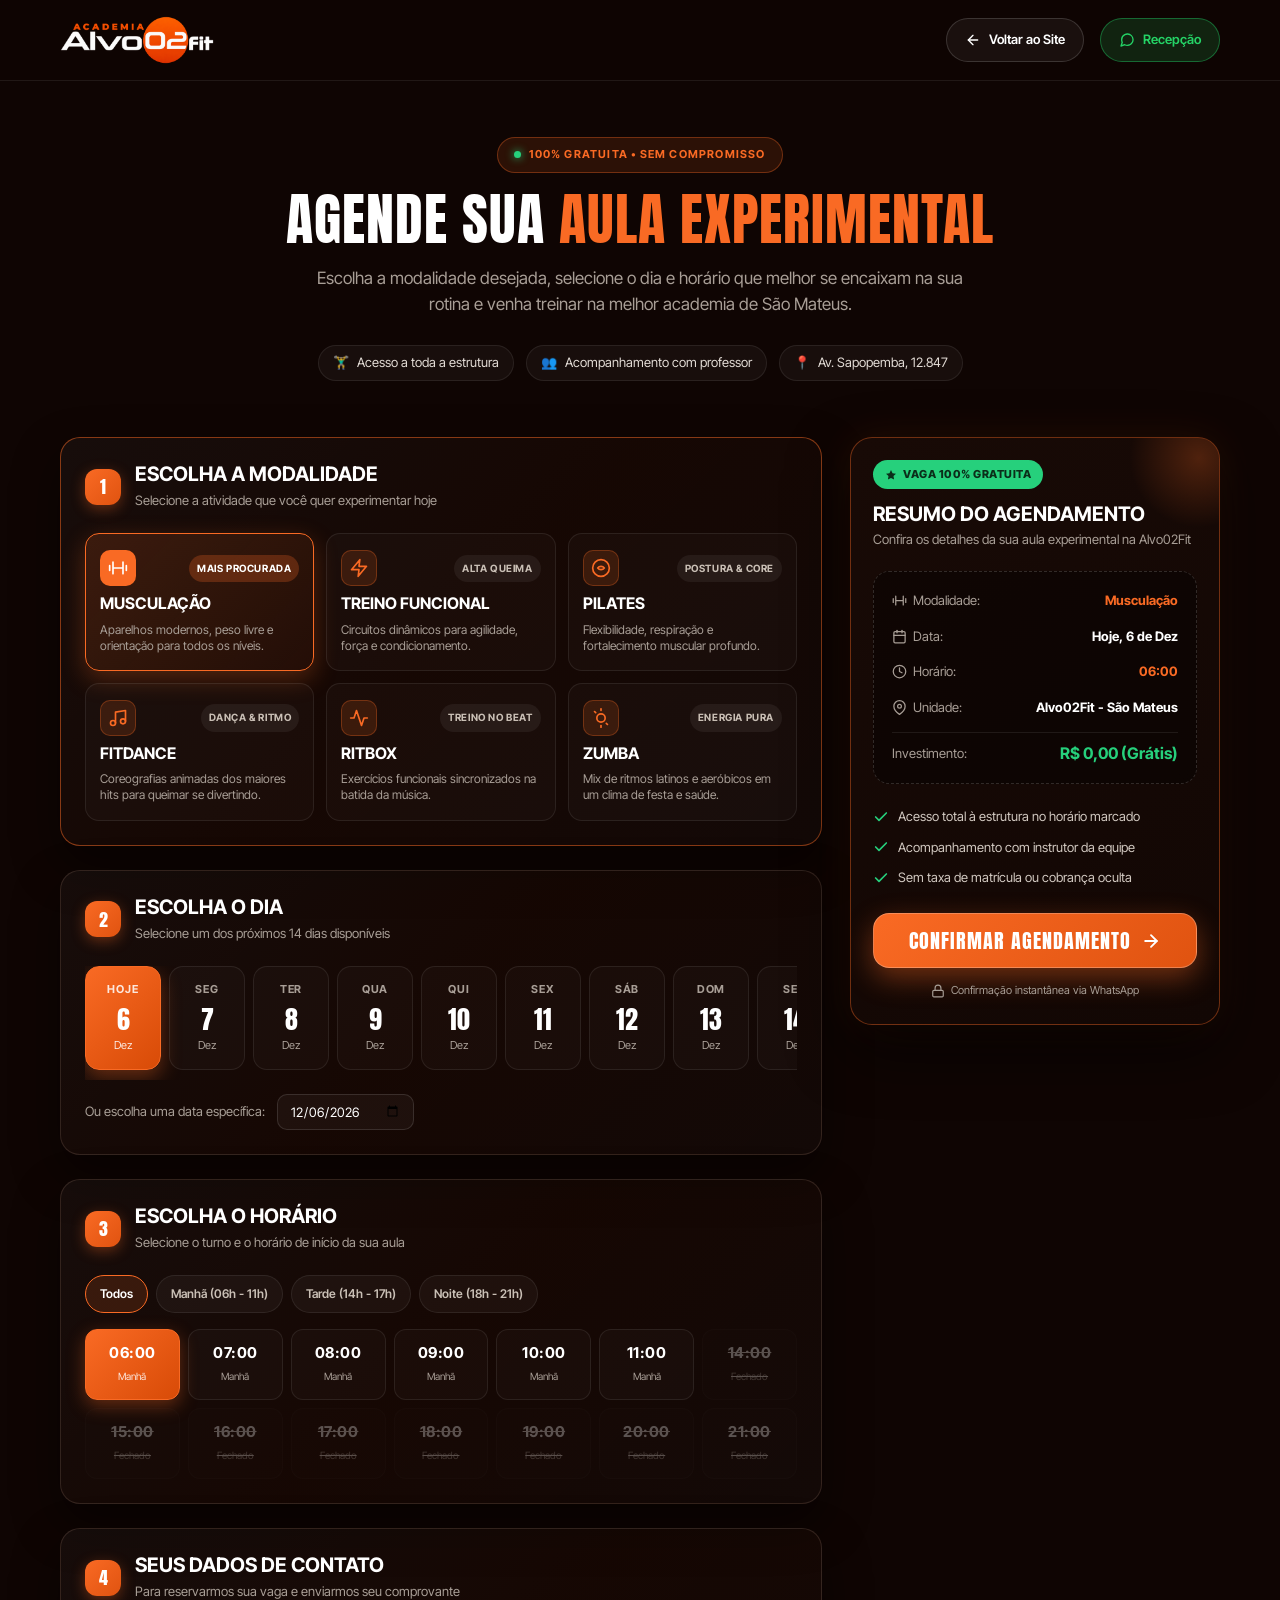
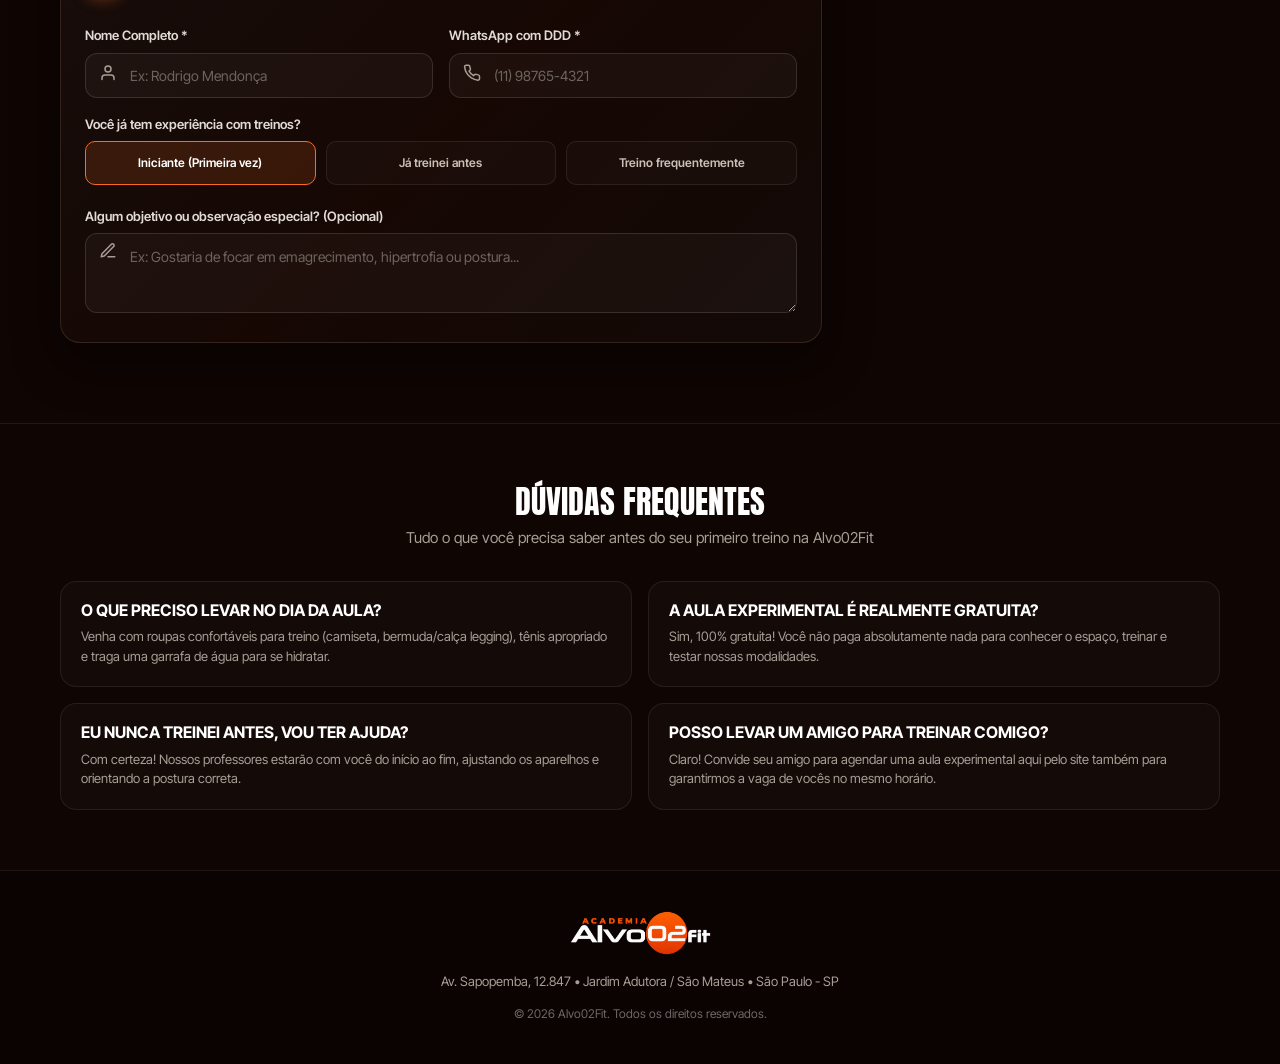
==== agendamento.html @ e714b634 "feat: atualizacao completa do site Alvo02Fit com video no hero, secao Sobre Nos com mancha organica," ====
<!DOCTYPE html>
<html lang="pt-BR">

<head>
  <meta charset="utf-8" />
  <meta name="viewport" content="width=device-width, initial-scale=1" />
  <title>Agendar Aula Experimental Gratuita | Alvo02Fit - Academia em São Mateus</title>
  <meta name="description"
    content="Agende sua aula experimental 100% gratuita na Alvo02Fit. Escolha a modalidade, dia e horário ideal para o seu treino em São Mateus, SP." />
  <link rel="preconnect" href="https://fonts.googleapis.com" />
  <link rel="preconnect" href="https://fonts.gstatic.com" crossorigin />
  <link href="./css/style.css" rel="stylesheet" type="text/css" />
  <script src="./js/webfont.js" type="text/javascript"></script>
  <script type="text/javascript">
    WebFont.load({ google: { families: ["Anton:300,400,500,600,700", "Inter Tight:300,400,500,600,700", "Onest:300,400,500,600,700"] } });
  </script>
  <link rel="shortcut icon" href="./images/alvo02fit-logo.png" type="image/x-icon" />

  <style>
    :root {
      --primary: #f96a24;
      --primary-hover: #ff4d00;
      --primary-glow: rgba(249, 106, 36, 0.35);
      --bg-dark: #0f0503;
      --card-bg: rgba(255, 255, 255, 0.035);
      --card-border: rgba(110, 83, 72, 0.35);
      --card-border-active: #f96a24;
      --text-muted: #a89e96;
      --text-light: #f5f0eb;
    }

    body {
      background-color: var(--bg-dark);
      color: var(--text-light);
      font-family: var(--_font-family---secondary-color, 'Inter Tight', sans-serif);
      margin: 0;
      padding: 0;
      overflow-x: hidden;
    }

    /* Container equilibrado para que toda a pagina caiba na tela sem zoom */
    .container {
      max-width: 1200px;
      width: 100%;
      margin-left: auto;
      margin-right: auto;
      padding-left: 20px;
      padding-right: 20px;
      box-sizing: border-box;
    }

    /* Navbar específica de agendamento */
    .schedule-nav {
      position: sticky;
      top: 0;
      z-index: 1000;
      background: rgba(15, 5, 3, 0.92);
      backdrop-filter: blur(12px);
      -webkit-backdrop-filter: blur(12px);
      border-bottom: 1px solid rgba(255, 255, 255, 0.08);
      padding: 16px 0;
    }

    .schedule-nav-inner {
      display: flex;
      justify-content: space-between;
      align-items: center;
    }

    .schedule-logo-link {
      display: inline-flex;
      align-items: center;
      gap: 12px;
      text-decoration: none;
    }

    .schedule-logo-img {
      height: 48px;
      width: auto;
      object-fit: contain;
    }

    .schedule-nav-actions {
      display: flex;
      align-items: center;
      gap: 16px;
    }

    .back-home-btn {
      display: inline-flex;
      align-items: center;
      gap: 8px;
      padding: 10px 18px;
      border-radius: 100px;
      background: rgba(255, 255, 255, 0.05);
      border: 1px solid rgba(255, 255, 255, 0.15);
      color: #ffffff;
      font-size: 13px;
      font-weight: 600;
      text-decoration: none;
      transition: all 0.3s ease;
    }

    .back-home-btn:hover {
      background: rgba(255, 255, 255, 0.12);
      border-color: rgba(255, 255, 255, 0.3);
      transform: translateY(-2px);
    }

    /* Header Hero */
    .schedule-hero {
      padding: 56px 0 32px 0;
      text-align: center;
      position: relative;
    }

    .schedule-badge {
      display: inline-flex;
      align-items: center;
      gap: 8px;
      padding: 6px 16px;
      border-radius: 100px;
      background: rgba(249, 106, 36, 0.12);
      border: 1px solid rgba(249, 106, 36, 0.35);
      color: var(--primary);
      font-size: 11px;
      font-weight: 700;
      letter-spacing: 1.2px;
      text-transform: uppercase;
      margin-bottom: 16px;
    }

    .schedule-badge-dot {
      width: 7px;
      height: 7px;
      border-radius: 50%;
      background: #26d07c;
      box-shadow: 0 0 8px #26d07c;
    }

    .schedule-title {
      font-family: Anton, sans-serif;
      font-size: clamp(28px, 4.8vw, 56px);
      line-height: 1.1;
      text-transform: uppercase;
      letter-spacing: 1px;
      color: #ffffff;
      margin: 0 auto 16px auto;
      max-width: 840px;
      word-break: break-word;
    }

    .schedule-title span {
      color: var(--primary);
    }

    .schedule-desc {
      font-size: clamp(15px, 2vw, 17px);
      line-height: 1.5;
      color: var(--text-muted);
      max-width: 680px;
      margin: 0 auto 28px auto;
    }

    .schedule-trust-pills {
      display: flex;
      justify-content: center;
      flex-wrap: wrap;
      gap: 12px;
      margin-bottom: 24px;
    }

    .trust-pill {
      display: inline-flex;
      align-items: center;
      gap: 8px;
      padding: 6px 14px;
      border-radius: 100px;
      background: rgba(255, 255, 255, 0.04);
      border: 1px solid rgba(255, 255, 255, 0.08);
      font-size: 13px;
      color: #e2dbd5;
    }

    /* Grid do Agendador */
    .schedule-main-layout {
      display: grid;
      grid-template-columns: minmax(0, 1fr) 370px;
      gap: 28px;
      align-items: start;
      margin-bottom: 80px;
      min-width: 0;
    }

    .schedule-steps-wrapper {
      display: flex;
      flex-direction: column;
      gap: 24px;
      min-width: 0;
    }

    /* Card de Passo */
    .step-card {
      background: linear-gradient(135deg, rgba(255, 255, 255, 0.035) 0%, rgba(249, 106, 36, 0.03) 50%, rgba(255, 255, 255, 0.02) 100%);
      border: 1px solid var(--card-border);
      border-radius: 20px;
      padding: 24px;
      box-shadow: 0 20px 48px rgba(0, 0, 0, 0.45);
      transition: border-color 0.3s ease;
      min-width: 0;
      box-sizing: border-box;
    }

    .step-card.active {
      border-color: rgba(249, 106, 36, 0.5);
    }

    .step-header {
      display: flex;
      align-items: center;
      gap: 14px;
      margin-bottom: 22px;
    }

    .step-number {
      width: 36px;
      height: 36px;
      border-radius: 12px;
      background: linear-gradient(135deg, #f96a24, #e05310);
      color: #ffffff;
      font-family: Anton, sans-serif;
      font-size: 18px;
      display: flex;
      align-items: center;
      justify-content: center;
      box-shadow: 0 4px 14px rgba(249, 106, 36, 0.35);
      flex-shrink: 0;
    }

    .step-title-wrap h3 {
      font-size: 20px;
      font-weight: 700;
      color: #ffffff;
      margin: 0;
      line-height: 1.2;
    }

    .step-title-wrap p {
      font-size: 13px;
      color: var(--text-muted);
      margin: 4px 0 0 0;
    }

    /* Passo 1: Cards de Modalidades */
    .modalities-grid {
      display: grid;
      grid-template-columns: repeat(3, minmax(0, 1fr));
      gap: 12px;
      min-width: 0;
    }

    .modality-option {
      background: rgba(255, 255, 255, 0.025);
      border: 1px solid rgba(255, 255, 255, 0.08);
      border-radius: 14px;
      padding: 16px 14px;
      cursor: pointer;
      transition: all 0.28s cubic-bezier(0.34, 1.56, 0.64, 1);
      display: flex;
      flex-direction: column;
      gap: 8px;
      position: relative;
      user-select: none;
      min-width: 0;
      box-sizing: border-box;
    }

    .modality-option:hover {
      background: rgba(255, 255, 255, 0.05);
      border-color: rgba(249, 106, 36, 0.4);
      transform: translateY(-3px);
    }

    .modality-option.selected {
      background: linear-gradient(135deg, rgba(249, 106, 36, 0.16) 0%, rgba(249, 106, 36, 0.06) 100%);
      border-color: #f96a24;
      box-shadow: 0 8px 24px rgba(249, 106, 36, 0.28);
    }

    .modality-top-row {
      display: flex;
      justify-content: space-between;
      align-items: center;
    }

    .modality-icon-pill {
      width: 36px;
      height: 36px;
      border-radius: 10px;
      background: rgba(249, 106, 36, 0.15);
      border: 1px solid rgba(249, 106, 36, 0.3);
      color: var(--primary);
      display: flex;
      align-items: center;
      justify-content: center;
    }

    .modality-option.selected .modality-icon-pill {
      background: var(--primary);
      color: #ffffff;
    }

    .modality-badge {
      font-size: 10px;
      font-weight: 700;
      text-transform: uppercase;
      letter-spacing: 0.6px;
      padding: 3px 8px;
      border-radius: 100px;
      background: rgba(255, 255, 255, 0.06);
      color: #c9bfb5;
    }

    .modality-option.selected .modality-badge {
      background: rgba(249, 106, 36, 0.25);
      color: #ffffff;
    }

    .modality-name {
      font-size: 16px;
      font-weight: 700;
      color: #ffffff;
      margin: 0;
      line-height: 1.2;
    }

    .modality-desc {
      font-size: 12px;
      color: var(--text-muted);
      margin: 0;
      line-height: 1.35;
    }

    /* Passo 2: Seletor de Dias */
    .dates-slider-wrapper {
      display: flex;
      gap: 8px;
      overflow-x: auto;
      padding-bottom: 10px;
      scrollbar-width: thin;
      scrollbar-color: var(--primary) transparent;
      min-width: 0;
    }

    .dates-slider-wrapper::-webkit-scrollbar {
      height: 6px;
    }

    .dates-slider-wrapper::-webkit-scrollbar-thumb {
      background: rgba(249, 106, 36, 0.5);
      border-radius: 6px;
    }

    .date-card-btn {
      flex: 0 0 76px;
      background: rgba(255, 255, 255, 0.025);
      border: 1px solid rgba(255, 255, 255, 0.08);
      border-radius: 14px;
      padding: 12px 6px;
      text-align: center;
      cursor: pointer;
      transition: all 0.25s ease;
      user-select: none;
      box-sizing: border-box;
    }

    .date-card-btn:hover {
      background: rgba(255, 255, 255, 0.06);
      border-color: rgba(249, 106, 36, 0.35);
      transform: translateY(-2px);
    }

    .date-card-btn.selected {
      background: linear-gradient(135deg, #f96a24, #d84b07);
      border-color: #f96a24;
      color: #ffffff;
      box-shadow: 0 8px 20px rgba(249, 106, 36, 0.35);
    }

    .date-weekday {
      font-size: 11px;
      font-weight: 700;
      text-transform: uppercase;
      letter-spacing: 0.8px;
      color: var(--text-muted);
      margin-bottom: 4px;
    }

    .date-card-btn.selected .date-weekday {
      color: rgba(255, 255, 255, 0.85);
    }

    .date-day-number {
      font-family: Anton, sans-serif;
      font-size: 26px;
      line-height: 1.1;
      color: #ffffff;
      margin-bottom: 2px;
    }

    .date-month {
      font-size: 11px;
      color: var(--text-muted);
      text-transform: capitalize;
    }

    .date-card-btn.selected .date-month {
      color: rgba(255, 255, 255, 0.85);
    }

    .date-custom-row {
      margin-top: 14px;
      display: flex;
      align-items: center;
      gap: 12px;
      font-size: 13px;
      color: var(--text-muted);
    }

    .date-custom-input {
      background: rgba(255, 255, 255, 0.04);
      border: 1px solid rgba(255, 255, 255, 0.12);
      border-radius: 10px;
      padding: 8px 12px;
      color: #ffffff;
      font-family: inherit;
      font-size: 13px;
      outline: none;
      cursor: pointer;
    }

    .date-custom-input:focus {
      border-color: var(--primary);
    }

    /* Passo 3: Horários */
    .time-periods-bar {
      display: flex;
      gap: 8px;
      margin-bottom: 16px;
      flex-wrap: wrap;
    }

    .period-tab-btn {
      padding: 7px 14px;
      border-radius: 100px;
      background: rgba(255, 255, 255, 0.04);
      border: 1px solid rgba(255, 255, 255, 0.08);
      color: #c9bfb5;
      font-size: 12px;
      font-weight: 600;
      cursor: pointer;
      transition: all 0.2s ease;
    }

    .period-tab-btn.active,
    .period-tab-btn:hover {
      background: rgba(249, 106, 36, 0.15);
      border-color: var(--primary);
      color: #ffffff;
    }

    .times-grid {
      display: grid;
      grid-template-columns: repeat(auto-fill, minmax(90px, 1fr));
      gap: 8px;
      min-width: 0;
    }

    .time-pill-btn {
      background: rgba(255, 255, 255, 0.025);
      border: 1px solid rgba(255, 255, 255, 0.08);
      border-radius: 12px;
      padding: 12px 10px;
      text-align: center;
      cursor: pointer;
      transition: all 0.22s ease;
      user-select: none;
    }

    .time-pill-btn:hover:not(.disabled) {
      background: rgba(255, 255, 255, 0.07);
      border-color: rgba(249, 106, 36, 0.4);
      transform: translateY(-2px);
    }

    .time-pill-btn.selected {
      background: linear-gradient(135deg, #f96a24, #d84b07);
      border-color: #f96a24;
      color: #ffffff;
      box-shadow: 0 6px 18px rgba(249, 106, 36, 0.35);
    }

    .time-pill-btn.disabled {
      opacity: 0.3;
      cursor: not-allowed;
      border-color: rgba(255, 255, 255, 0.04);
      text-decoration: line-through;
    }

    .time-val {
      font-size: 15px;
      font-weight: 700;
      letter-spacing: 0.5px;
      color: #ffffff;
    }

    .time-tag {
      font-size: 10px;
      color: var(--text-muted);
      margin-top: 2px;
    }

    .time-pill-btn.selected .time-tag {
      color: rgba(255, 255, 255, 0.85);
    }

    /* Passo 4: Dados Pessoais */
    .form-fields-grid {
      display: grid;
      grid-template-columns: 1fr 1fr;
      gap: 16px;
    }

    .form-field-full {
      grid-column: 1 / -1;
    }

    .form-label {
      display: block;
      font-size: 13px;
      font-weight: 600;
      color: #e2dbd5;
      margin-bottom: 6px;
    }

    .form-input-wrap {
      position: relative;
    }

    .form-input-icon {
      position: absolute;
      left: 14px;
      top: 50%;
      transform: translateY(-50%);
      color: var(--text-muted);
      pointer-events: none;
    }

    .form-input {
      width: 100%;
      background: rgba(255, 255, 255, 0.035);
      border: 1px solid rgba(255, 255, 255, 0.12);
      border-radius: 12px;
      padding: 13px 14px 13px 44px;
      color: #ffffff;
      font-family: inherit;
      font-size: 14px;
      outline: none;
      box-sizing: border-box;
      transition: border-color 0.25s ease, background 0.25s ease;
    }

    .form-input:focus {
      background: rgba(255, 255, 255, 0.06);
      border-color: var(--primary);
      box-shadow: 0 0 0 3px rgba(249, 106, 36, 0.15);
    }

    .form-input::placeholder {
      color: #6e645e;
    }

    .experience-radio-group {
      display: grid;
      grid-template-columns: repeat(3, 1fr);
      gap: 10px;
      margin-top: 6px;
    }

    .exp-radio-label {
      background: rgba(255, 255, 255, 0.025);
      border: 1px solid rgba(255, 255, 255, 0.08);
      border-radius: 10px;
      padding: 10px;
      font-size: 12px;
      font-weight: 600;
      color: #c9bfb5;
      text-align: center;
      cursor: pointer;
      transition: all 0.2s ease;
      display: block;
      user-select: none;
    }

    .exp-radio-label:hover {
      border-color: rgba(249, 106, 36, 0.35);
    }

    .exp-radio-label input {
      display: none;
    }

    .exp-radio-label.checked {
      background: rgba(249, 106, 36, 0.15);
      border-color: var(--primary);
      color: #ffffff;
    }

    /* Coluna Direita: Resumo Fixo (Summary Voucher) */
    .schedule-summary-sticky {
      position: sticky;
      top: 86px;
      width: 100%;
      min-width: 0;
      box-sizing: border-box;
    }

    .summary-card {
      background: linear-gradient(145deg, #180a06 0%, #120704 100%);
      border: 1.5px solid rgba(249, 106, 36, 0.4);
      border-radius: 22px;
      padding: 22px;
      box-shadow: 0 24px 60px rgba(0, 0, 0, 0.65), 0 0 40px rgba(249, 106, 36, 0.1);
      position: relative;
      overflow: hidden;
      box-sizing: border-box;
      min-width: 0;
    }

    .summary-card::before {
      content: '';
      position: absolute;
      top: -50px;
      right: -50px;
      width: 140px;
      height: 140px;
      border-radius: 50%;
      background: radial-gradient(circle, rgba(249, 106, 36, 0.25) 0%, transparent 70%);
      pointer-events: none;
    }

    .summary-badge-free {
      display: inline-flex;
      align-items: center;
      gap: 6px;
      padding: 4px 12px;
      border-radius: 100px;
      background: #26d07c;
      color: #0b2e1a;
      font-size: 11px;
      font-weight: 800;
      letter-spacing: 0.5px;
      text-transform: uppercase;
      margin-bottom: 14px;
    }

    .summary-header-title {
      font-size: 20px;
      font-weight: 700;
      color: #ffffff;
      margin: 0 0 4px 0;
    }

    .summary-header-sub {
      font-size: 13px;
      color: var(--text-muted);
      margin: 0 0 20px 0;
    }

    .voucher-details-box {
      background: rgba(0, 0, 0, 0.35);
      border: 1px dashed rgba(255, 255, 255, 0.15);
      border-radius: 16px;
      padding: 18px;
      margin-bottom: 22px;
      display: flex;
      flex-direction: column;
      gap: 14px;
    }

    .voucher-row {
      display: flex;
      justify-content: space-between;
      align-items: center;
      font-size: 13px;
    }

    .voucher-row-label {
      color: var(--text-muted);
      display: inline-flex;
      align-items: center;
      gap: 6px;
    }

    .voucher-row-val {
      font-weight: 700;
      color: #ffffff;
      text-align: right;
    }

    .voucher-row-val.highlight {
      color: var(--primary);
    }

    .voucher-row-val.price {
      color: #26d07c;
      font-size: 16px;
    }

    .summary-benefits-list {
      list-style: none;
      padding: 0;
      margin: 0 0 24px 0;
      display: flex;
      flex-direction: column;
      gap: 9px;
    }

    .summary-benefits-list li {
      font-size: 13px;
      color: #d1c8c0;
      display: flex;
      align-items: center;
      gap: 9px;
    }

    .summary-benefits-list svg {
      color: #26d07c;
      flex-shrink: 0;
    }

    .confirm-booking-btn {
      width: 100%;
      padding: 16px 24px;
      border-radius: 16px;
      background: linear-gradient(135deg, #f96a24 0%, #e05310 100%);
      border: 1px solid rgba(255, 255, 255, 0.25);
      color: #ffffff;
      font-family: Anton, sans-serif;
      font-size: 20px;
      letter-spacing: 1px;
      text-transform: uppercase;
      cursor: pointer;
      transition: all 0.3s cubic-bezier(0.34, 1.56, 0.64, 1);
      box-shadow: 0 10px 28px rgba(249, 106, 36, 0.4);
      display: flex;
      align-items: center;
      justify-content: center;
      gap: 10px;
    }

    .confirm-booking-btn:hover {
      transform: translateY(-3px) scale(1.02);
      box-shadow: 0 16px 36px rgba(249, 106, 36, 0.55);
    }

    .summary-safe-note {
      font-size: 11px;
      color: var(--text-muted);
      text-align: center;
      margin-top: 12px;
      display: flex;
      align-items: center;
      justify-content: center;
      gap: 6px;
    }

    /* Modal de Sucesso */
    .success-modal-overlay {
      position: fixed;
      top: 0;
      left: 0;
      right: 0;
      bottom: 0;
      background: rgba(0, 0, 0, 0.85);
      backdrop-filter: blur(10px);
      -webkit-backdrop-filter: blur(10px);
      z-index: 9999;
      display: none;
      align-items: center;
      justify-content: center;
      padding: 20px;
    }

    .success-modal-overlay.open {
      display: flex;
      animation: fadeInModal 0.3s ease forwards;
    }

    @keyframes fadeInModal {
      from { opacity: 0; }
      to { opacity: 1; }
    }

    .success-modal-card {
      background: linear-gradient(145deg, #1a0b06 0%, #100603 100%);
      border: 1.5px solid rgba(249, 106, 36, 0.45);
      border-radius: 28px;
      max-width: 540px;
      width: 100%;
      padding: 36px 32px;
      text-align: center;
      box-shadow: 0 30px 80px rgba(0, 0, 0, 0.8);
      position: relative;
      animation: scaleUpModal 0.35s cubic-bezier(0.34, 1.56, 0.64, 1) forwards;
    }

    @keyframes scaleUpModal {
      from { transform: scale(0.9); opacity: 0; }
      to { transform: scale(1); opacity: 1; }
    }

    .success-icon-wrap {
      width: 72px;
      height: 72px;
      border-radius: 50%;
      background: rgba(38, 208, 124, 0.15);
      border: 2px solid #26d07c;
      color: #26d07c;
      display: flex;
      align-items: center;
      justify-content: center;
      margin: 0 auto 20px auto;
      box-shadow: 0 0 30px rgba(38, 208, 124, 0.4);
    }

    .success-title {
      font-family: Anton, sans-serif;
      font-size: 32px;
      color: #ffffff;
      margin: 0 0 10px 0;
      letter-spacing: 0.5px;
    }

    .success-sub {
      font-size: 14px;
      color: var(--text-muted);
      margin: 0 0 24px 0;
      line-height: 1.5;
    }

    .success-voucher-ticket {
      background: rgba(0, 0, 0, 0.45);
      border: 1px dashed rgba(249, 106, 36, 0.35);
      border-radius: 16px;
      padding: 18px;
      text-align: left;
      margin-bottom: 24px;
    }

    .success-voucher-header {
      display: flex;
      justify-content: space-between;
      border-bottom: 1px solid rgba(255, 255, 255, 0.08);
      padding-bottom: 10px;
      margin-bottom: 12px;
      font-size: 12px;
      color: var(--text-muted);
    }

    .success-voucher-code {
      color: var(--primary);
      font-weight: 700;
      letter-spacing: 1px;
    }

    .success-modal-actions {
      display: flex;
      flex-direction: column;
      gap: 12px;
    }

    .whatsapp-confirm-btn {
      display: inline-flex;
      align-items: center;
      justify-content: center;
      gap: 10px;
      padding: 15px 22px;
      border-radius: 14px;
      background: #25D366;
      color: #ffffff;
      font-weight: 700;
      font-size: 15px;
      text-decoration: none;
      box-shadow: 0 8px 22px rgba(37, 211, 102, 0.35);
      transition: all 0.25s ease;
    }

    .whatsapp-confirm-btn:hover {
      transform: translateY(-2px);
      box-shadow: 0 12px 28px rgba(37, 211, 102, 0.5);
    }

    .close-modal-btn {
      background: transparent;
      border: 1px solid rgba(255, 255, 255, 0.15);
      color: var(--text-muted);
      padding: 12px;
      border-radius: 14px;
      font-size: 13px;
      font-weight: 600;
      cursor: pointer;
      transition: all 0.2s ease;
    }

    .close-modal-btn:hover {
      background: rgba(255, 255, 255, 0.05);
      color: #ffffff;
    }

    /* FAQ do Agendamento */
    .schedule-faq-section {
      padding: 60px 0;
      border-top: 1px solid rgba(255, 255, 255, 0.08);
    }

    .faq-accordion-grid {
      display: grid;
      grid-template-columns: 1fr 1fr;
      gap: 16px;
      margin-top: 32px;
    }

    .sched-faq-card {
      background: rgba(255, 255, 255, 0.025);
      border: 1px solid rgba(255, 255, 255, 0.08);
      border-radius: 16px;
      padding: 20px;
    }

    .sched-faq-card h4 {
      font-size: 16px;
      font-weight: 700;
      color: #ffffff;
      margin: 0 0 8px 0;
    }

    .sched-faq-card p {
      font-size: 13px;
      color: var(--text-muted);
      margin: 0;
      line-height: 1.5;
    }

    @media screen and (max-width: 1120px) {
      .modalities-grid {
        grid-template-columns: repeat(2, minmax(0, 1fr));
      }
    }

    @media screen and (max-width: 991px) {
      .schedule-main-layout {
        grid-template-columns: 1fr;
        gap: 28px;
      }
      .schedule-summary-sticky {
        position: static;
        max-width: 480px;
        margin: 0 auto;
        width: 100%;
      }
      .faq-accordion-grid {
        grid-template-columns: 1fr;
      }
    }

    @media screen and (max-width: 640px) {
      .modalities-grid {
        grid-template-columns: 1fr;
      }
      .form-fields-grid {
        grid-template-columns: 1fr;
      }
      .experience-radio-group {
        grid-template-columns: 1fr;
      }
    }

    @media screen and (max-width: 479px) {
      .container {
        padding-left: 14px;
        padding-right: 14px;
      }
      .schedule-logo-img {
        height: 32px;
      }
      .schedule-nav-inner {
        gap: 8px;
      }
      .schedule-nav-actions {
        gap: 6px;
      }
      .back-home-btn {
        padding: 6px 10px;
        font-size: 11px;
        gap: 4px;
      }
      .step-card {
        padding: 18px 14px;
        border-radius: 16px;
      }
      .summary-card {
        padding: 18px 14px;
        border-radius: 18px;
      }
      .schedule-hero {
        padding: 24px 0 16px 0;
      }
      .schedule-title {
        font-size: 24px !important;
        letter-spacing: 0.5px;
      }
      .schedule-desc {
        font-size: 13px;
        margin-bottom: 18px;
      }
      .schedule-trust-pills {
        gap: 6px;
      }
      .trust-pill {
        font-size: 11px;
        padding: 4px 10px;
      }
    }
  </style>
</head>

<body>
  <!-- Header / Navbar -->
  <header class="schedule-nav">
    <div class="container w-container">
      <div class="schedule-nav-inner">
        <a href="./index.html" class="schedule-logo-link" title="Voltar para a página principal">
          <img src="./images/alvo02fit-logo.png" alt="Alvo02Fit Academia" class="schedule-logo-img" />
        </a>

        <div class="schedule-nav-actions">
          <a href="./index.html" class="back-home-btn">
            <svg width="16" height="16" viewBox="0 0 24 24" fill="none" stroke="currentColor" stroke-width="2" stroke-linecap="round" stroke-linejoin="round">
              <line x1="19" y1="12" x2="5" y2="12"></line>
              <polyline points="12 19 5 12 12 5"></polyline>
            </svg>
            <span>Voltar ao Site</span>
          </a>
          <a href="https://wa.me/5511930025829" target="_blank" rel="noopener noreferrer" class="back-home-btn" style="background: rgba(37, 211, 102, 0.15); border-color: rgba(37, 211, 102, 0.4); color: #25D366;">
            <svg width="16" height="16" viewBox="0 0 24 24" fill="none" stroke="currentColor" stroke-width="2" stroke-linecap="round" stroke-linejoin="round">
              <path d="M21 11.5a8.38 8.38 0 0 1-.9 3.8 8.5 8.5 0 0 1-7.6 4.7 8.38 8.38 0 0 1-3.8-.9L3 21l1.9-5.7a8.38 8.38 0 0 1-.9-3.8 8.5 8.5 0 0 1 4.7-7.6 8.38 8.38 0 0 1 3.8-.9h.5a8.48 8.48 0 0 1 8 8v.5z"></path>
            </svg>
            <span>Recepção</span>
          </a>
        </div>
      </div>
    </div>
  </header>

  <!-- Hero Header -->
  <section class="schedule-hero">
    <div class="container w-container">
      <div class="schedule-badge">
        <span class="schedule-badge-dot"></span>
        100% Gratuita &bull; Sem Compromisso
      </div>
      <h1 class="schedule-title">Agende sua <span>Aula Experimental</span></h1>
      <p class="schedule-desc">
        Escolha a modalidade desejada, selecione o dia e horário que melhor se encaixam na sua rotina e venha treinar na melhor academia de São Mateus.
      </p>

      <div class="schedule-trust-pills">
        <div class="trust-pill">
          <span>🏋️‍♂️</span>
          <span>Acesso a toda a estrutura</span>
        </div>
        <div class="trust-pill">
          <span>👥</span>
          <span>Acompanhamento com professor</span>
        </div>
        <div class="trust-pill">
          <span>📍</span>
          <span>Av. Sapopemba, 12.847</span>
        </div>
      </div>
    </div>
  </section>

  <!-- Layout Principal de Agendamento -->
  <main class="container w-container">
    <form id="booking-form" onsubmit="event.preventDefault(); handleBookingSubmit();">
      <div class="schedule-main-layout">
        <!-- Coluna Esquerda: Passos do Agendamento -->
        <div class="schedule-steps-wrapper">

          <!-- PASSO 1: MODALIDADE -->
          <div class="step-card active" id="step-card-modality">
            <div class="step-header">
              <div class="step-number">1</div>
              <div class="step-title-wrap">
                <h3>Escolha a Modalidade</h3>
                <p>Selecione a atividade que você quer experimentar hoje</p>
              </div>
            </div>

            <div class="modalities-grid" id="modalities-container">
              <!-- Musculação -->
              <div class="modality-option selected" data-modality="Musculação" data-icon="dumbbell" onclick="selectModality(this)">
                <div class="modality-top-row">
                  <div class="modality-icon-pill">
                    <svg width="20" height="20" viewBox="0 0 24 24" fill="none" stroke="currentColor" stroke-width="2" stroke-linecap="round" stroke-linejoin="round">
                      <path d="M6 5v14M18 5v14M2 9v6M22 9v6M6 12h12"></path>
                    </svg>
                  </div>
                  <span class="modality-badge">Mais Procurada</span>
                </div>
                <h4 class="modality-name">Musculação</h4>
                <p class="modality-desc">Aparelhos modernos, peso livre e orientação para todos os níveis.</p>
              </div>

              <!-- Treino Funcional -->
              <div class="modality-option" data-modality="Treino Funcional" data-icon="zap" onclick="selectModality(this)">
                <div class="modality-top-row">
                  <div class="modality-icon-pill">
                    <svg width="20" height="20" viewBox="0 0 24 24" fill="none" stroke="currentColor" stroke-width="2" stroke-linecap="round" stroke-linejoin="round">
                      <polygon points="13 2 3 14 12 14 11 22 21 10 12 10 13 2"></polygon>
                    </svg>
                  </div>
                  <span class="modality-badge">Alta Queima</span>
                </div>
                <h4 class="modality-name">Treino Funcional</h4>
                <p class="modality-desc">Circuitos dinâmicos para agilidade, força e condicionamento.</p>
              </div>

              <!-- Pilates -->
              <div class="modality-option" data-modality="Pilates" data-icon="feather" onclick="selectModality(this)">
                <div class="modality-top-row">
                  <div class="modality-icon-pill">
                    <svg width="20" height="20" viewBox="0 0 24 24" fill="none" stroke="currentColor" stroke-width="2" stroke-linecap="round" stroke-linejoin="round">
                      <circle cx="12" cy="12" r="10"></circle>
                      <path d="M8 12s1.5-2 4-2 4 2 4 2-1.5 2-4 2-4-2-4-2z"></path>
                    </svg>
                  </div>
                  <span class="modality-badge">Postura & Core</span>
                </div>
                <h4 class="modality-name">Pilates</h4>
                <p class="modality-desc">Flexibilidade, respiração e fortalecimento muscular profundo.</p>
              </div>

              <!-- FitDance -->
              <div class="modality-option" data-modality="FitDance" data-icon="music" onclick="selectModality(this)">
                <div class="modality-top-row">
                  <div class="modality-icon-pill">
                    <svg width="20" height="20" viewBox="0 0 24 24" fill="none" stroke="currentColor" stroke-width="2" stroke-linecap="round" stroke-linejoin="round">
                      <path d="M9 18V5l12-2v13"></path>
                      <circle cx="6" cy="18" r="3"></circle>
                      <circle cx="18" cy="16" r="3"></circle>
                    </svg>
                  </div>
                  <span class="modality-badge">Dança & Ritmo</span>
                </div>
                <h4 class="modality-name">FitDance</h4>
                <p class="modality-desc">Coreografias animadas dos maiores hits para queimar se divertindo.</p>
              </div>

              <!-- Ritbox -->
              <div class="modality-option" data-modality="Ritbox" data-icon="activity" onclick="selectModality(this)">
                <div class="modality-top-row">
                  <div class="modality-icon-pill">
                    <svg width="20" height="20" viewBox="0 0 24 24" fill="none" stroke="currentColor" stroke-width="2" stroke-linecap="round" stroke-linejoin="round">
                      <polyline points="22 12 18 12 15 21 9 3 6 12 2 12"></polyline>
                    </svg>
                  </div>
                  <span class="modality-badge">Treino no Beat</span>
                </div>
                <h4 class="modality-name">Ritbox</h4>
                <p class="modality-desc">Exercícios funcionais sincronizados na batida da música.</p>
              </div>

              <!-- Zumba -->
              <div class="modality-option" data-modality="Zumba" data-icon="sun" onclick="selectModality(this)">
                <div class="modality-top-row">
                  <div class="modality-icon-pill">
                    <svg width="20" height="20" viewBox="0 0 24 24" fill="none" stroke="currentColor" stroke-width="2" stroke-linecap="round" stroke-linejoin="round">
                      <circle cx="12" cy="12" r="5"></circle>
                      <line x1="12" y1="1" x2="12" y2="3"></line>
                      <line x1="12" y1="21" x2="12" y2="23"></line>
                      <line x1="4.22" y1="4.22" x2="5.64" y2="5.64"></line>
                      <line x1="18.36" y1="18.36" x2="19.78" y2="19.78"></line>
                    </svg>
                  </div>
                  <span class="modality-badge">Energia Pura</span>
                </div>
                <h4 class="modality-name">Zumba</h4>
                <p class="modality-desc">Mix de ritmos latinos e aeróbicos em um clima de festa e saúde.</p>
              </div>
            </div>
          </div>

          <!-- PASSO 2: DIA DO AGENDAMENTO -->
          <div class="step-card" id="step-card-date">
            <div class="step-header">
              <div class="step-number">2</div>
              <div class="step-title-wrap">
                <h3>Escolha o Dia</h3>
                <p>Selecione um dos próximos 14 dias disponíveis</p>
              </div>
            </div>

            <!-- Slider dinâmico de datas gerado por JS -->
            <div class="dates-slider-wrapper" id="dates-slider">
              <!-- Preenchido via JavaScript dinamicamente -->
            </div>

            <div class="date-custom-row">
              <span>Ou escolha uma data específica:</span>
              <input type="date" id="date-custom-picker" class="date-custom-input" onchange="handleCustomDateChange(this.value)" />
            </div>
          </div>

          <!-- PASSO 3: HORÁRIO -->
          <div class="step-card" id="step-card-time">
            <div class="step-header">
              <div class="step-number">3</div>
              <div class="step-title-wrap">
                <h3>Escolha o Horário</h3>
                <p>Selecione o turno e o horário de início da sua aula</p>
              </div>
            </div>

            <div class="time-periods-bar">
              <button type="button" class="period-tab-btn active" onclick="filterTimes('all', this)">Todos</button>
              <button type="button" class="period-tab-btn" onclick="filterTimes('morning', this)">Manhã (06h - 11h)</button>
              <button type="button" class="period-tab-btn" onclick="filterTimes('afternoon', this)">Tarde (14h - 17h)</button>
              <button type="button" class="period-tab-btn" onclick="filterTimes('evening', this)">Noite (18h - 21h)</button>
            </div>

            <div class="times-grid" id="times-container">
              <!-- Horários dinâmicos preenchidos via JS -->
            </div>
          </div>

          <!-- PASSO 4: SEUS DADOS -->
          <div class="step-card" id="step-card-user">
            <div class="step-header">
              <div class="step-number">4</div>
              <div class="step-title-wrap">
                <h3>Seus Dados de Contato</h3>
                <p>Para reservarmos sua vaga e enviarmos seu comprovante</p>
              </div>
            </div>

            <div class="form-fields-grid">
              <div>
                <label class="form-label" for="user-name">Nome Completo *</label>
                <div class="form-input-wrap">
                  <div class="form-input-icon">
                    <svg width="18" height="18" viewBox="0 0 24 24" fill="none" stroke="currentColor" stroke-width="2" stroke-linecap="round" stroke-linejoin="round">
                      <path d="M20 21v-2a4 4 0 0 0-4-4H8a4 4 0 0 0-4 4v2"></path>
                      <circle cx="12" cy="7" r="4"></circle>
                    </svg>
                  </div>
                  <input type="text" id="user-name" class="form-input" placeholder="Ex: Rodrigo Mendonça" required oninput="updateSummary()" />
                </div>
              </div>

              <div>
                <label class="form-label" for="user-phone">WhatsApp com DDD *</label>
                <div class="form-input-wrap">
                  <div class="form-input-icon">
                    <svg width="18" height="18" viewBox="0 0 24 24" fill="none" stroke="currentColor" stroke-width="2" stroke-linecap="round" stroke-linejoin="round">
                      <path d="M22 16.92v3a2 2 0 0 1-2.18 2 19.79 19.79 0 0 1-8.63-3.07 19.5 19.5 0 0 1-6-6 19.79 19.79 0 0 1-3.07-8.67A2 2 0 0 1 4.11 2h3a2 2 0 0 1 2 1.72 12.84 12.84 0 0 0 .7 2.81 2 2 0 0 1-.45 2.11L8.09 9.91a16 16 0 0 0 6 6l1.27-1.27a2 2 0 0 1 2.11-.45 12.84 12.84 0 0 0 2.81.7A2 2 0 0 1 22 16.92z"></path>
                    </svg>
                  </div>
                  <input type="tel" id="user-phone" class="form-input" placeholder="(11) 98765-4321" required oninput="formatPhone(this); updateSummary();" />
                </div>
              </div>

              <div class="form-field-full">
                <label class="form-label">Você já tem experiência com treinos?</label>
                <div class="experience-radio-group">
                  <label class="exp-radio-label checked" onclick="selectExperience(this)">
                    <input type="radio" name="exp" value="Iniciante (Primeira vez)" checked />
                    Iniciante (Primeira vez)
                  </label>
                  <label class="exp-radio-label" onclick="selectExperience(this)">
                    <input type="radio" name="exp" value="Já treinei antes" />
                    Já treinei antes
                  </label>
                  <label class="exp-radio-label" onclick="selectExperience(this)">
                    <input type="radio" name="exp" value="Treino frequentemente" />
                    Treino frequentemente
                  </label>
                </div>
              </div>

              <div class="form-field-full">
                <label class="form-label" for="user-goal">Algum objetivo ou observação especial? (Opcional)</label>
                <div class="form-input-wrap">
                  <div class="form-input-icon" style="top: 20px;">
                    <svg width="18" height="18" viewBox="0 0 24 24" fill="none" stroke="currentColor" stroke-width="2" stroke-linecap="round" stroke-linejoin="round">
                      <path d="M12 20h9"></path>
                      <path d="M16.5 3.5a2.121 2.121 0 0 1 3 3L7 19l-4 1 1-4L16.5 3.5z"></path>
                    </svg>
                  </div>
                  <textarea id="user-goal" class="form-input" style="height: 80px; resize: vertical; padding-top: 12px;" placeholder="Ex: Gostaria de focar em emagrecimento, hipertrofia ou postura..."></textarea>
                </div>
              </div>
            </div>
          </div>

        </div>

        <!-- Coluna Direita: Resumo Fixo (Summary Card) -->
        <div class="schedule-summary-sticky">
          <div class="summary-card">
            <div class="summary-badge-free">
              <svg width="12" height="12" viewBox="0 0 24 24" fill="currentColor">
                <path d="M12 2l3.09 6.26L22 9.27l-5 4.87 1.18 6.88L12 17.77l-6.18 3.25L7 14.14 2 9.27l6.91-1.01L12 2z"></path>
              </svg>
              <span>Vaga 100% Gratuita</span>
            </div>

            <h3 class="summary-header-title">Resumo do Agendamento</h3>
            <p class="summary-header-sub">Confira os detalhes da sua aula experimental na Alvo02Fit</p>

            <div class="voucher-details-box">
              <div class="voucher-row">
                <span class="voucher-row-label">
                  <svg width="15" height="15" viewBox="0 0 24 24" fill="none" stroke="currentColor" stroke-width="2" stroke-linecap="round" stroke-linejoin="round"><path d="M6 5v14M18 5v14M2 9v6M22 9v6M6 12h12"></path></svg>
                  Modalidade:
                </span>
                <span class="voucher-row-val highlight" id="sum-modality">Musculação</span>
              </div>

              <div class="voucher-row">
                <span class="voucher-row-label">
                  <svg width="15" height="15" viewBox="0 0 24 24" fill="none" stroke="currentColor" stroke-width="2" stroke-linecap="round" stroke-linejoin="round"><rect x="3" y="4" width="18" height="18" rx="2" ry="2"></rect><line x1="16" y1="2" x2="16" y2="6"></line><line x1="8" y1="2" x2="8" y2="6"></line><line x1="3" y1="10" x2="21" y2="10"></line></svg>
                  Data:
                </span>
                <span class="voucher-row-val" id="sum-date">Carregando...</span>
              </div>

              <div class="voucher-row">
                <span class="voucher-row-label">
                  <svg width="15" height="15" viewBox="0 0 24 24" fill="none" stroke="currentColor" stroke-width="2" stroke-linecap="round" stroke-linejoin="round"><circle cx="12" cy="12" r="10"></circle><polyline points="12 6 12 12 16 14"></polyline></svg>
                  Horário:
                </span>
                <span class="voucher-row-val highlight" id="sum-time">19:00</span>
              </div>

              <div class="voucher-row">
                <span class="voucher-row-label">
                  <svg width="15" height="15" viewBox="0 0 24 24" fill="none" stroke="currentColor" stroke-width="2" stroke-linecap="round" stroke-linejoin="round"><path d="M21 10c0 7-9 13-9 13s-9-6-9-13a9 9 0 0 1 18 0z"></path><circle cx="12" cy="10" r="3"></circle></svg>
                  Unidade:
                </span>
                <span class="voucher-row-val">Alvo02Fit - São Mateus</span>
              </div>

              <div class="voucher-row" style="border-top: 1px solid rgba(255,255,255,0.08); padding-top: 10px;">
                <span class="voucher-row-label">Investimento:</span>
                <span class="voucher-row-val price">R$ 0,00 (Grátis)</span>
              </div>
            </div>

            <ul class="summary-benefits-list">
              <li>
                <svg width="16" height="16" viewBox="0 0 24 24" fill="none" stroke="currentColor" stroke-width="2.5" stroke-linecap="round" stroke-linejoin="round"><polyline points="20 6 9 17 4 12"></polyline></svg>
                <span>Acesso total à estrutura no horário marcado</span>
              </li>
              <li>
                <svg width="16" height="16" viewBox="0 0 24 24" fill="none" stroke="currentColor" stroke-width="2.5" stroke-linecap="round" stroke-linejoin="round"><polyline points="20 6 9 17 4 12"></polyline></svg>
                <span>Acompanhamento com instrutor da equipe</span>
              </li>
              <li>
                <svg width="16" height="16" viewBox="0 0 24 24" fill="none" stroke="currentColor" stroke-width="2.5" stroke-linecap="round" stroke-linejoin="round"><polyline points="20 6 9 17 4 12"></polyline></svg>
                <span>Sem taxa de matrícula ou cobrança oculta</span>
              </li>
            </ul>

            <button type="submit" class="confirm-booking-btn">
              <span>Confirmar Agendamento</span>
              <svg width="20" height="20" viewBox="0 0 24 24" fill="none" stroke="currentColor" stroke-width="2.2" stroke-linecap="round" stroke-linejoin="round">
                <line x1="5" y1="12" x2="19" y2="12"></line>
                <polyline points="12 5 19 12 12 19"></polyline>
              </svg>
            </button>

            <div class="summary-safe-note">
              <svg width="14" height="14" viewBox="0 0 24 24" fill="none" stroke="currentColor" stroke-width="2" stroke-linecap="round" stroke-linejoin="round">
                <rect x="3" y="11" width="18" height="11" rx="2" ry="2"></rect>
                <path d="M7 11V7a5 5 0 0 1 10 0v4"></path>
              </svg>
              <span>Confirmação instantânea via WhatsApp</span>
            </div>
          </div>
        </div>
      </div>
    </form>
  </main>

  <!-- FAQ Rápido sobre a Aula Experimental -->
  <section class="schedule-faq-section">
    <div class="container w-container">
      <div style="text-align: center; max-width: 650px; margin: 0 auto;">
        <h3 style="font-family: Anton, sans-serif; font-size: 32px; color: #fff; margin: 0 0 8px 0;">Dúvidas Frequentes</h3>
        <p style="color: var(--text-muted); font-size: 15px; margin: 0;">Tudo o que você precisa saber antes do seu primeiro treino na Alvo02Fit</p>
      </div>

      <div class="faq-accordion-grid">
        <div class="sched-faq-card">
          <h4>O que preciso levar no dia da aula?</h4>
          <p>Venha com roupas confortáveis para treino (camiseta, bermuda/calça legging), tênis apropriado e traga uma garrafa de água para se hidratar.</p>
        </div>
        <div class="sched-faq-card">
          <h4>A aula experimental é realmente gratuita?</h4>
          <p>Sim, 100% gratuita! Você não paga absolutamente nada para conhecer o espaço, treinar e testar nossas modalidades.</p>
        </div>
        <div class="sched-faq-card">
          <h4>Eu nunca treinei antes, vou ter ajuda?</h4>
          <p>Com certeza! Nossos professores estarão com você do início ao fim, ajustando os aparelhos e orientando a postura correta.</p>
        </div>
        <div class="sched-faq-card">
          <h4>Posso levar um amigo para treinar comigo?</h4>
          <p>Claro! Convide seu amigo para agendar uma aula experimental aqui pelo site também para garantirmos a vaga de vocês no mesmo horário.</p>
        </div>
      </div>
    </div>
  </section>

  <!-- Rodapé Oficial Alvo02Fit -->
  <footer class="footer" style="padding: 40px 0; border-top: 1px solid rgba(255,255,255,0.08); background: #0b0302;">
    <div class="container w-container" style="text-align: center;">
      <a href="./index.html">
        <img src="./images/alvo02fit-logo.png" alt="Alvo02Fit" style="height: 44px; margin-bottom: 16px;" />
      </a>
      <p style="color: var(--text-muted); font-size: 13px; margin: 0 0 10px 0;">
        Av. Sapopemba, 12.847 &bull; Jardim Adutora / São Mateus &bull; São Paulo - SP
      </p>
      <p style="color: rgba(255,255,255,0.4); font-size: 12px; margin: 0;">
        &copy; 2026 Alvo02Fit. Todos os direitos reservados.
      </p>
    </div>
  </footer>

  <!-- Modal de Confirmação e Sucesso -->
  <div class="success-modal-overlay" id="success-modal">
    <div class="success-modal-card">
      <div class="success-icon-wrap">
        <svg width="36" height="36" viewBox="0 0 24 24" fill="none" stroke="currentColor" stroke-width="2.5" stroke-linecap="round" stroke-linejoin="round">
          <polyline points="20 6 9 17 4 12"></polyline>
        </svg>
      </div>

      <h2 class="success-title">Agendamento Confirmado!</h2>
      <p class="success-sub">Sua aula experimental gratuita foi pré-agendada com sucesso. Preparamos o seu voucher de acesso abaixo:</p>

      <div class="success-voucher-ticket">
        <div class="success-voucher-header">
          <span>COMPROVANTE DE RESERVA</span>
          <span class="success-voucher-code" id="modal-code">#ALVO-7492</span>
        </div>
        <div style="display: flex; flex-direction: column; gap: 8px; font-size: 13px;">
          <div><strong style="color: #fff;">Aluno(a):</strong> <span id="modal-name" style="color: #e2dbd5;">-</span></div>
          <div><strong style="color: #fff;">Modalidade:</strong> <span id="modal-modality" style="color: var(--primary); font-weight: 700;">-</span></div>
          <div><strong style="color: #fff;">Data & Horário:</strong> <span id="modal-datetime" style="color: #fff;">-</span></div>
          <div><strong style="color: #fff;">Unidade:</strong> <span style="color: #c9bfb5;">Av. Sapopemba, 12.847 - São Mateus, SP</span></div>
        </div>
      </div>

      <div class="success-modal-actions">
        <a id="modal-whatsapp-btn" href="#" target="_blank" rel="noopener noreferrer" class="whatsapp-confirm-btn">
          <svg width="20" height="20" viewBox="0 0 24 24" fill="none" stroke="currentColor" stroke-width="2" stroke-linecap="round" stroke-linejoin="round">
            <path d="M21 11.5a8.38 8.38 0 0 1-.9 3.8 8.5 8.5 0 0 1-7.6 4.7 8.38 8.38 0 0 1-3.8-.9L3 21l1.9-5.7a8.38 8.38 0 0 1-.9-3.8 8.5 8.5 0 0 1 4.7-7.6 8.38 8.38 0 0 1 3.8-.9h.5a8.48 8.48 0 0 1 8 8v.5z"></path>
          </svg>
          <span>Confirmar Vaga no WhatsApp</span>
        </a>
        <button type="button" class="close-modal-btn" onclick="closeModal()">Voltar para a Página Principal</button>
      </div>
    </div>
  </div>

  <!-- Script Lógico do Agendamento Interativo -->
  <script>
    // Estado do Agendamento
    const state = {
      modality: "Musculação",
      selectedDate: null,
      selectedTime: "19:00",
      userName: "",
      userPhone: "",
      experience: "Iniciante (Primeira vez)",
      goal: ""
    };

    const weekdays = ["Dom", "Seg", "Ter", "Qua", "Qui", "Sex", "Sáb"];
    const months = ["Jan", "Fev", "Mar", "Abr", "Mai", "Jun", "Jul", "Ago", "Set", "Out", "Nov", "Dez"];

    // Horários Base
    const timeSlots = [
      { time: "06:00", period: "morning" },
      { time: "07:00", period: "morning" },
      { time: "08:00", period: "morning" },
      { time: "09:00", period: "morning" },
      { time: "10:00", period: "morning" },
      { time: "11:00", period: "morning" },
      { time: "14:00", period: "afternoon" },
      { time: "15:00", period: "afternoon" },
      { time: "16:00", period: "afternoon" },
      { time: "17:00", period: "afternoon" },
      { time: "18:00", period: "evening" },
      { time: "19:00", period: "evening" },
      { time: "20:00", period: "evening" },
      { time: "21:00", period: "evening" },
    ];

    // Inicialização
    document.addEventListener("DOMContentLoaded", function () {
      generateDateCards();
      renderTimeSlots();

      // Suporte para URL params (?modalidade=...)
      try {
        const urlParams = new URLSearchParams(window.location.search);
        const modParam = urlParams.get("modalidade");
        if (modParam) {
          const cleanMod = decodeURIComponent(modParam).trim().toLowerCase();
          const target = Array.from(document.querySelectorAll(".modality-option")).find(el => {
            const m = (el.dataset.modality || "").toLowerCase();
            return m.includes(cleanMod) || cleanMod.includes(m);
          });
          if (target) {
            selectModality(target);
          }
        }
      } catch (e) {
        console.warn("Param read error:", e);
      }

      updateSummary();
    });

    // Gera os próximos 14 dias a partir de amanhã (ou hoje se for cedo)
    function generateDateCards() {
      const container = document.getElementById("dates-slider");
      container.innerHTML = "";

      const today = new Date();
      // Inicia em hoje ou amanhã dependendo do horário
      const startOffset = today.getHours() >= 20 ? 1 : 0;

      for (let i = startOffset; i < startOffset + 14; i++) {
        const d = new Date();
        d.setDate(today.getDate() + i);

        const dayName = i === 0 ? "Hoje" : weekdays[d.getDay()];
        const dayNumber = d.getDate();
        const monthName = months[d.getMonth()];
        const isoString = d.toISOString().split("T")[0];

        const card = document.createElement("div");
        card.className = "date-card-btn" + (i === startOffset ? " selected" : "");
        card.dataset.dateIso = isoString;
        card.dataset.dateDisplay = `${dayName}, ${dayNumber} de ${monthName}`;
        card.dataset.dayOfWeek = d.getDay();

        if (i === startOffset) {
          state.selectedDate = {
            iso: isoString,
            display: `${dayName}, ${dayNumber} de ${monthName}`,
            dayOfWeek: d.getDay()
          };
          document.getElementById("date-custom-picker").value = isoString;
        }

        card.innerHTML = `
          <div class="date-weekday">${dayName}</div>
          <div class="date-day-number">${dayNumber}</div>
          <div class="date-month">${monthName}</div>
        `;

        card.onclick = function () {
          document.querySelectorAll(".date-card-btn").forEach(c => c.classList.remove("selected"));
          card.classList.add("selected");
          state.selectedDate = {
            iso: isoString,
            display: `${dayName}, ${dayNumber} de ${monthName}`,
            dayOfWeek: d.getDay()
          };
          document.getElementById("date-custom-picker").value = isoString;
          renderTimeSlots();
          updateSummary();
        };

        container.appendChild(card);
      }
    }

    // Seletor de data livre
    function handleCustomDateChange(val) {
      if (!val) return;
      const parts = val.split("-");
      const d = new Date(parts[0], parts[1] - 1, parts[2]);
      const dayName = weekdays[d.getDay()];
      const dayNumber = d.getDate();
      const monthName = months[d.getMonth()];

      state.selectedDate = {
        iso: val,
        display: `${dayName}, ${dayNumber} de ${monthName}`,
        dayOfWeek: d.getDay()
      };

      document.querySelectorAll(".date-card-btn").forEach(card => {
        if (card.dataset.dateIso === val) {
          card.classList.add("selected");
          card.scrollIntoView({ behavior: "smooth", inline: "center", block: "nearest" });
        } else {
          card.classList.remove("selected");
        }
      });

      renderTimeSlots();
      updateSummary();
    }

    // Renderiza horários respeitando limites da academia (sábado até 15h, domingo até 13h30)
    function renderTimeSlots(periodFilter = "all") {
      const container = document.getElementById("times-container");
      container.innerHTML = "";

      const dayOfWeek = state.selectedDate ? state.selectedDate.dayOfWeek : 1;

      timeSlots.forEach(slot => {
        if (periodFilter !== "all" && slot.period !== periodFilter) return;

        const hour = parseInt(slot.time.split(":")[0]);
        let isDisabled = false;

        // Regras de horário da Alvo02Fit:
        // Domingo (0): abre até 13h30
        if (dayOfWeek === 0 && hour >= 14) isDisabled = true;
        // Sábado (6): abre até 15h
        if (dayOfWeek === 6 && hour >= 15) isDisabled = true;
        // Sexta (5): fecha às 22h (horário das 21h permitido)

        const btn = document.createElement("div");
        btn.className = "time-pill-btn" + (slot.time === state.selectedTime && !isDisabled ? " selected" : "") + (isDisabled ? " disabled" : "");
        btn.innerHTML = `
          <div class="time-val">${slot.time}</div>
          <div class="time-tag">${isDisabled ? "Fechado" : (hour < 12 ? "Manhã" : hour < 18 ? "Tarde" : "Noite")}</div>
        `;

        if (!isDisabled) {
          btn.onclick = function () {
            document.querySelectorAll(".time-pill-btn").forEach(b => b.classList.remove("selected"));
            btn.classList.add("selected");
            state.selectedTime = slot.time;
            updateSummary();
          };
        }

        container.appendChild(btn);
      });

      // Se o horário atual ficou desabilitado, seleciona o primeiro disponível
      const activeBtn = container.querySelector(".time-pill-btn.selected");
      if (!activeBtn) {
        const firstAvailable = container.querySelector(".time-pill-btn:not(.disabled)");
        if (firstAvailable) {
          firstAvailable.classList.add("selected");
          state.selectedTime = firstAvailable.querySelector(".time-val").innerText;
          updateSummary();
        }
      }
    }

    // Filtro de turnos
    function filterTimes(period, btn) {
      document.querySelectorAll(".period-tab-btn").forEach(b => b.classList.remove("active"));
      btn.classList.add("active");
      renderTimeSlots(period);
    }

    // Seleção de Modalidade
    function selectModality(element) {
      document.querySelectorAll(".modality-option").forEach(el => el.classList.remove("selected"));
      element.classList.add("selected");
      state.modality = element.dataset.modality;
      updateSummary();
    }

    // Seleção de Experiência
    function selectExperience(label) {
      document.querySelectorAll(".exp-radio-label").forEach(l => l.classList.remove("checked"));
      label.classList.add("checked");
      const input = label.querySelector("input");
      if (input) {
        input.checked = true;
        state.experience = input.value;
      }
    }

    // Formatação de Telefone / WhatsApp
    function formatPhone(input) {
      let v = input.value.replace(/\D/g, "");
      if (v.length > 11) v = v.slice(0, 11);
      if (v.length > 6) {
        input.value = `(${v.slice(0, 2)}) ${v.slice(2, 7)}-${v.slice(7)}`;
      } else if (v.length > 2) {
        input.value = `(${v.slice(0, 2)}) ${v.slice(2)}`;
      } else {
        input.value = v;
      }
      state.userPhone = input.value;
    }

    // Atualiza Painel de Resumo
    function updateSummary() {
      document.getElementById("sum-modality").innerText = state.modality;
      document.getElementById("sum-date").innerText = state.selectedDate ? state.selectedDate.display : "A definir";
      document.getElementById("sum-time").innerText = state.selectedTime || "A definir";

      state.userName = document.getElementById("user-name").value;
      state.userPhone = document.getElementById("user-phone").value;
      state.goal = document.getElementById("user-goal").value;
    }

    // Envio e Abertura do Modal de Sucesso
    function handleBookingSubmit() {
      const name = document.getElementById("user-name").value.trim();
      const phone = document.getElementById("user-phone").value.trim();

      if (!name) {
        alert("Por favor, preencha o seu nome completo.");
        document.getElementById("user-name").focus();
        return;
      }

      if (!phone || phone.length < 14) {
        alert("Por favor, preencha um número de WhatsApp válido com DDD.");
        document.getElementById("user-phone").focus();
        return;
      }

      const randomCode = "#ALVO-" + Math.floor(1000 + Math.random() * 9000);

      // Preenche os dados no modal
      document.getElementById("modal-code").innerText = randomCode;
      document.getElementById("modal-name").innerText = name;
      document.getElementById("modal-modality").innerText = state.modality;
      document.getElementById("modal-datetime").innerText = `${state.selectedDate.display} às ${state.selectedTime}`;

      // Monta a mensagem para o WhatsApp Oficial da Alvo02Fit
      const messageText = `Olá equipe Alvo02Fit! 👋
Acabei de fazer meu agendamento de Aula Experimental Gratuita pelo site:

🏋️ Modalidade: ${state.modality}
📅 Data: ${state.selectedDate.display}
⏰ Horário: ${state.selectedTime}
👤 Aluno(a): ${name}
📱 WhatsApp: ${phone}
🎯 Nível: ${state.experience}
${state.goal ? '📝 Objetivo: ' + state.goal : ''}
🎟️ Código: ${randomCode}

Podem confirmar minha vaga e me passar as orientações para o treino?`;

      const whatsappUrl = `https://wa.me/5511930025829?text=${encodeURIComponent(messageText)}`;
      document.getElementById("modal-whatsapp-btn").href = whatsappUrl;

      // Abre o modal
      document.getElementById("success-modal").classList.add("open");
    }

    function closeModal() {
      window.location.href = "./index.html";
    }
  </script>
</body>

</html>
---- css/style.css ----
html {
  -webkit-text-size-adjust: 100%;
  -ms-text-size-adjust: 100%;
  font-family: sans-serif;
}

body {
  margin: 0;
}

article, aside, details, figcaption, figure, footer, header, hgroup, main, menu, nav, section, summary {
  display: block;
}

audio, canvas, progress, video {
  vertical-align: baseline;
  display: inline-block;
}

audio:not([controls]) {
  height: 0;
  display: none;
}

[hidden], template {
  display: none;
}

a {
  background-color: #0000;
}

a:active, a:hover {
  outline: 0;
}

abbr[title] {
  border-bottom: 1px dotted;
}

b, strong {
  font-weight: bold;
}

dfn {
  font-style: italic;
}

h1 {
  margin: .67em 0;
  font-size: 2em;
}

mark {
  color: #000;
  background: #ff0;
}

small {
  font-size: 80%;
}

sub, sup {
  vertical-align: baseline;
  font-size: 75%;
  line-height: 0;
  position: relative;
}

sup {
  top: -.5em;
}

sub {
  bottom: -.25em;
}

img {
  border: 0;
}

svg:not(:root) {
  overflow: hidden;
}

hr {
  box-sizing: content-box;
  height: 0;
}

pre {
  overflow: auto;
}

code, kbd, pre, samp {
  font-family: monospace;
  font-size: 1em;
}

button, input, optgroup, select, textarea {
  color: inherit;
  font: inherit;
  margin: 0;
}

button {
  overflow: visible;
}

button, select {
  text-transform: none;
}

button, html input[type="button"], input[type="reset"] {
  -webkit-appearance: button;
  cursor: pointer;
}

button[disabled], html input[disabled] {
  cursor: default;
}

button::-moz-focus-inner, input::-moz-focus-inner {
  border: 0;
  padding: 0;
}

input {
  line-height: normal;
}

input[type="checkbox"], input[type="radio"] {
  box-sizing: border-box;
  padding: 0;
}

input[type="number"]::-webkit-inner-spin-button, input[type="number"]::-webkit-outer-spin-button {
  height: auto;
}

input[type="search"] {
  -webkit-appearance: none;
}

input[type="search"]::-webkit-search-cancel-button, input[type="search"]::-webkit-search-decoration {
  -webkit-appearance: none;
}

legend {
  border: 0;
  padding: 0;
}

textarea {
  overflow: auto;
}

optgroup {
  font-weight: bold;
}

table {
  border-collapse: collapse;
  border-spacing: 0;
}

td, th {
  padding: 0;
}

@font-face {
  font-family: webflow-icons;
  src: url("[data-uri]") format("truetype");
  font-weight: normal;
  font-style: normal;
}

[class^="w-icon-"], [class*=" w-icon-"] {
  speak: none;
  font-variant: normal;
  text-transform: none;
  -webkit-font-smoothing: antialiased;
  -moz-osx-font-smoothing: grayscale;
  font-style: normal;
  font-weight: normal;
  line-height: 1;
  font-family: webflow-icons !important;
}

.w-icon-slider-right:before {
  content: "";
}

.w-icon-slider-left:before {
  content: "";
}

.w-icon-nav-menu:before {
  content: "";
}

.w-icon-arrow-down:before, .w-icon-dropdown-toggle:before {
  content: "";
}

.w-icon-file-upload-remove:before {
  content: "";
}

.w-icon-file-upload-icon:before {
  content: "";
}

* {
  box-sizing: border-box;
}

html {
  height: 100%;
}

body {
  color: #333;
  background-color: #fff;
  min-height: 100%;
  margin: 0;
  font-family: Arial, sans-serif;
  font-size: 14px;
  line-height: 20px;
}

img {
  vertical-align: middle;
  max-width: 100%;
  display: inline-block;
}

html.w-mod-touch * {
  background-attachment: scroll !important;
}

.w-block {
  display: block;
}

.w-inline-block {
  max-width: 100%;
  display: inline-block;
}

.w-clearfix:before, .w-clearfix:after {
  content: " ";
  grid-area: 1 / 1 / 2 / 2;
  display: table;
}

.w-clearfix:after {
  clear: both;
}

.w-hidden {
  display: none;
}

.w-button {
  color: #fff;
  line-height: inherit;
  cursor: pointer;
  background-color: #3898ec;
  border: 0;
  border-radius: 0;
  padding: 9px 15px;
  text-decoration: none;
  display: inline-block;
}

input.w-button {
  -webkit-appearance: button;
}

html[data-w-dynpage] [data-w-cloak] {
  color: #0000 !important;
}

.w-code-block {
  margin: unset;
}

pre.w-code-block code {
  all: inherit;
}

pre.w-code-block code > span {
  display: block !important;
}

.w-optimization {
  display: contents;
}

.w-webflow-badge, .w-webflow-badge > img {
  box-sizing: unset;
  width: unset;
  height: unset;
  max-height: unset;
  max-width: unset;
  min-height: unset;
  min-width: unset;
  margin: unset;
  padding: unset;
  float: unset;
  clear: unset;
  border: unset;
  border-radius: unset;
  background: unset;
  background-image: unset;
  background-position: unset;
  background-size: unset;
  background-repeat: unset;
  background-origin: unset;
  background-clip: unset;
  background-attachment: unset;
  background-color: unset;
  box-shadow: unset;
  transform: unset;
  direction: unset;
  font-family: unset;
  font-weight: unset;
  color: unset;
  font-size: unset;
  line-height: unset;
  font-style: unset;
  font-variant: unset;
  text-align: unset;
  letter-spacing: unset;
  -webkit-text-decoration: unset;
  text-decoration: unset;
  text-indent: unset;
  text-transform: unset;
  list-style-type: unset;
  text-shadow: unset;
  vertical-align: unset;
  cursor: unset;
  white-space: unset;
  word-break: unset;
  word-spacing: unset;
  word-wrap: unset;
  transition: unset;
}

.w-webflow-badge {
  white-space: nowrap;
  cursor: pointer;
  box-shadow: 0 0 0 1px #0000001a, 0 1px 3px #0000001a;
  visibility: visible !important;
  opacity: 1 !important;
  z-index: 2147483647 !important;
  color: #aaadb0 !important;
  width: auto !important;
  height: auto !important;
  overflow: unset !important;
  background-color: #fff !important;
  border-radius: 3px !important;
  margin: 0 !important;
  padding: 6px !important;
  font-size: 12px !important;
  line-height: 14px !important;
  text-decoration: none !important;
  display: inline-block !important;
  position: fixed !important;
  inset: auto 12px 12px auto !important;
  transform: none !important;
}

.w-webflow-badge > img {
  position: unset;
  visibility: unset !important;
  opacity: 1 !important;
  vertical-align: middle !important;
  display: inline-block !important;
}

h1, h2, h3, h4, h5, h6 {
  margin-bottom: 10px;
  font-weight: bold;
}

h1 {
  margin-top: 20px;
  font-size: 38px;
  line-height: 44px;
}

h2 {
  margin-top: 20px;
  font-size: 32px;
  line-height: 36px;
}

h3 {
  margin-top: 20px;
  font-size: 24px;
  line-height: 30px;
}

h4 {
  margin-top: 10px;
  font-size: 18px;
  line-height: 24px;
}

h5 {
  margin-top: 10px;
  font-size: 14px;
  line-height: 20px;
}

h6 {
  margin-top: 10px;
  font-size: 12px;
  line-height: 18px;
}

p {
  margin-top: 0;
  margin-bottom: 10px;
}

blockquote {
  border-left: 5px solid #e2e2e2;
  margin: 0 0 10px;
  padding: 10px 20px;
  font-size: 18px;
  line-height: 22px;
}

figure {
  margin: 0 0 10px;
}

figcaption {
  text-align: center;
  margin-top: 5px;
}

ul, ol {
  margin-top: 0;
  margin-bottom: 10px;
  padding-left: 40px;
}

.w-list-unstyled {
  padding-left: 0;
  list-style: none;
}

.w-embed:before, .w-embed:after {
  content: " ";
  grid-area: 1 / 1 / 2 / 2;
  display: table;
}

.w-embed:after {
  clear: both;
}

.w-video {
  width: 100%;
  padding: 0;
  position: relative;
}

.w-video iframe, .w-video object, .w-video embed {
  border: none;
  width: 100%;
  height: 100%;
  position: absolute;
  top: 0;
  left: 0;
}

fieldset {
  border: 0;
  margin: 0;
  padding: 0;
}

button, [type="button"], [type="reset"] {
  cursor: pointer;
  -webkit-appearance: button;
  border: 0;
}

.w-form {
  margin: 0 0 15px;
}

.w-form-done {
  text-align: center;
  background-color: #ddd;
  padding: 20px;
  display: none;
}

.w-form-fail {
  background-color: #ffdede;
  margin-top: 10px;
  padding: 10px;
  display: none;
}

label {
  margin-bottom: 5px;
  font-weight: bold;
  display: block;
}

.w-input, .w-select {
  color: #333;
  vertical-align: middle;
  background-color: #fff;
  border: 1px solid #ccc;
  width: 100%;
  height: 38px;
  margin-bottom: 10px;
  padding: 8px 12px;
  font-size: 14px;
  line-height: 1.42857;
  display: block;
}

.w-input::placeholder, .w-select::placeholder {
  color: #999;
}

.w-input:focus, .w-select:focus {
  border-color: #3898ec;
  outline: 0;
}

.w-input[disabled], .w-select[disabled], .w-input[readonly], .w-select[readonly], fieldset[disabled] .w-input, fieldset[disabled] .w-select {
  cursor: not-allowed;
}

.w-input[disabled]:not(.w-input-disabled), .w-select[disabled]:not(.w-input-disabled), .w-input[readonly], .w-select[readonly], fieldset[disabled]:not(.w-input-disabled) .w-input, fieldset[disabled]:not(.w-input-disabled) .w-select {
  background-color: #eee;
}

textarea.w-input, textarea.w-select {
  height: auto;
}

.w-select {
  background-color: #f3f3f3;
}

.w-select[multiple] {
  height: auto;
}

.w-form-label {
  cursor: pointer;
  margin-bottom: 0;
  font-weight: normal;
  display: inline-block;
}

.w-radio {
  margin-bottom: 5px;
  padding-left: 20px;
  display: block;
}

.w-radio:before, .w-radio:after {
  content: " ";
  grid-area: 1 / 1 / 2 / 2;
  display: table;
}

.w-radio:after {
  clear: both;
}

.w-radio-input {
  float: left;
  margin: 3px 0 0 -20px;
  line-height: normal;
}

.w-file-upload {
  margin-bottom: 10px;
  display: block;
}

.w-file-upload-input {
  opacity: 0;
  z-index: -100;
  width: .1px;
  height: .1px;
  position: absolute;
  overflow: hidden;
}

.w-file-upload-default, .w-file-upload-uploading, .w-file-upload-success {
  color: #333;
  display: inline-block;
}

.w-file-upload-error {
  margin-top: 10px;
  display: block;
}

.w-file-upload-default.w-hidden, .w-file-upload-uploading.w-hidden, .w-file-upload-error.w-hidden, .w-file-upload-success.w-hidden {
  display: none;
}

.w-file-upload-uploading-btn {
  cursor: pointer;
  background-color: #fafafa;
  border: 1px solid #ccc;
  margin: 0;
  padding: 8px 12px;
  font-size: 14px;
  font-weight: normal;
  display: flex;
}

.w-file-upload-file {
  background-color: #fafafa;
  border: 1px solid #ccc;
  flex-grow: 1;
  justify-content: space-between;
  margin: 0;
  padding: 8px 9px 8px 11px;
  display: flex;
}

.w-file-upload-file-name {
  font-size: 14px;
  font-weight: normal;
  display: block;
}

.w-file-remove-link {
  cursor: pointer;
  width: auto;
  height: auto;
  margin-top: 3px;
  margin-left: 10px;
  padding: 3px;
  display: block;
}

.w-icon-file-upload-remove {
  margin: auto;
  font-size: 10px;
}

.w-file-upload-error-msg {
  color: #ea384c;
  padding: 2px 0;
  display: inline-block;
}

.w-file-upload-info {
  padding: 0 12px;
  line-height: 38px;
  display: inline-block;
}

.w-file-upload-label {
  cursor: pointer;
  background-color: #fafafa;
  border: 1px solid #ccc;
  margin: 0;
  padding: 8px 12px;
  font-size: 14px;
  font-weight: normal;
  display: inline-block;
}

.w-icon-file-upload-icon, .w-icon-file-upload-uploading {
  width: 20px;
  margin-right: 8px;
  display: inline-block;
}

.w-icon-file-upload-uploading {
  height: 20px;
}

.w-container {
  max-width: 940px;
  margin-left: auto;
  margin-right: auto;
}

.w-container:before, .w-container:after {
  content: " ";
  grid-area: 1 / 1 / 2 / 2;
  display: table;
}

.w-container:after {
  clear: both;
}

.w-container .w-row {
  margin-left: -10px;
  margin-right: -10px;
}

.w-row:before, .w-row:after {
  content: " ";
  grid-area: 1 / 1 / 2 / 2;
  display: table;
}

.w-row:after {
  clear: both;
}

.w-row .w-row {
  margin-left: 0;
  margin-right: 0;
}

.w-col {
  float: left;
  width: 100%;
  min-height: 1px;
  padding-left: 10px;
  padding-right: 10px;
  position: relative;
}

.w-col .w-col {
  padding-left: 0;
  padding-right: 0;
}

.w-col-1 {
  width: 8.33333%;
}

.w-col-2 {
  width: 16.6667%;
}

.w-col-3 {
  width: 25%;
}

.w-col-4 {
  width: 33.3333%;
}

.w-col-5 {
  width: 41.6667%;
}

.w-col-6 {
  width: 50%;
}

.w-col-7 {
  width: 58.3333%;
}

.w-col-8 {
  width: 66.6667%;
}

.w-col-9 {
  width: 75%;
}

.w-col-10 {
  width: 83.3333%;
}

.w-col-11 {
  width: 91.6667%;
}

.w-col-12 {
  width: 100%;
}

.w-hidden-main {
  display: none !important;
}

@media screen and (max-width: 991px) {
  .w-container {
    max-width: 728px;
  }

  .w-hidden-main {
    display: inherit !important;
  }

  .w-hidden-medium {
    display: none !important;
  }

  .w-col-medium-1 {
    width: 8.33333%;
  }

  .w-col-medium-2 {
    width: 16.6667%;
  }

  .w-col-medium-3 {
    width: 25%;
  }

  .w-col-medium-4 {
    width: 33.3333%;
  }

  .w-col-medium-5 {
    width: 41.6667%;
  }

  .w-col-medium-6 {
    width: 50%;
  }

  .w-col-medium-7 {
    width: 58.3333%;
  }

  .w-col-medium-8 {
    width: 66.6667%;
  }

  .w-col-medium-9 {
    width: 75%;
  }

  .w-col-medium-10 {
    width: 83.3333%;
  }

  .w-col-medium-11 {
    width: 91.6667%;
  }

  .w-col-medium-12 {
    width: 100%;
  }

  .w-col-stack {
    width: 100%;
    left: auto;
    right: auto;
  }
}

@media screen and (max-width: 767px) {
  .w-hidden-main, .w-hidden-medium {
    display: inherit !important;
  }

  .w-hidden-small {
    display: none !important;
  }

  .w-row, .w-container .w-row {
    margin-left: 0;
    margin-right: 0;
  }

  .w-col {
    width: 100%;
    left: auto;
    right: auto;
  }

  .w-col-small-1 {
    width: 8.33333%;
  }

  .w-col-small-2 {
    width: 16.6667%;
  }

  .w-col-small-3 {
    width: 25%;
  }

  .w-col-small-4 {
    width: 33.3333%;
  }

  .w-col-small-5 {
    width: 41.6667%;
  }

  .w-col-small-6 {
    width: 50%;
  }

  .w-col-small-7 {
    width: 58.3333%;
  }

  .w-col-small-8 {
    width: 66.6667%;
  }

  .w-col-small-9 {
    width: 75%;
  }

  .w-col-small-10 {
    width: 83.3333%;
  }

  .w-col-small-11 {
    width: 91.6667%;
  }

  .w-col-small-12 {
    width: 100%;
  }
}

@media screen and (max-width: 479px) {
  .w-container {
    max-width: none;
  }

  .w-hidden-main, .w-hidden-medium, .w-hidden-small {
    display: inherit !important;
  }

  .w-hidden-tiny {
    display: none !important;
  }

  .w-col {
    width: 100%;
  }

  .w-col-tiny-1 {
    width: 8.33333%;
  }

  .w-col-tiny-2 {
    width: 16.6667%;
  }

  .w-col-tiny-3 {
    width: 25%;
  }

  .w-col-tiny-4 {
    width: 33.3333%;
  }

  .w-col-tiny-5 {
    width: 41.6667%;
  }

  .w-col-tiny-6 {
    width: 50%;
  }

  .w-col-tiny-7 {
    width: 58.3333%;
  }

  .w-col-tiny-8 {
    width: 66.6667%;
  }

  .w-col-tiny-9 {
    width: 75%;
  }

  .w-col-tiny-10 {
    width: 83.3333%;
  }

  .w-col-tiny-11 {
    width: 91.6667%;
  }

  .w-col-tiny-12 {
    width: 100%;
  }
}

.w-widget {
  position: relative;
}

.w-widget-map {
  width: 100%;
  height: 400px;
}

.w-widget-map label {
  width: auto;
  display: inline;
}

.w-widget-map img {
  max-width: inherit;
}

.w-widget-map .gm-style-iw {
  text-align: center;
}

.w-widget-map .gm-style-iw > button {
  display: none !important;
}

.w-widget-twitter {
  overflow: hidden;
}

.w-widget-twitter-count-shim {
  vertical-align: top;
  text-align: center;
  background: #fff;
  border: 1px solid #758696;
  border-radius: 3px;
  width: 28px;
  height: 20px;
  display: inline-block;
  position: relative;
}

.w-widget-twitter-count-shim * {
  pointer-events: none;
  -webkit-user-select: none;
  user-select: none;
}

.w-widget-twitter-count-shim .w-widget-twitter-count-inner {
  text-align: center;
  color: #999;
  font-family: serif;
  font-size: 15px;
  line-height: 12px;
  position: relative;
}

.w-widget-twitter-count-shim .w-widget-twitter-count-clear {
  display: block;
  position: relative;
}

.w-widget-twitter-count-shim.w--large {
  width: 36px;
  height: 28px;
}

.w-widget-twitter-count-shim.w--large .w-widget-twitter-count-inner {
  font-size: 18px;
  line-height: 18px;
}

.w-widget-twitter-count-shim:not(.w--vertical) {
  margin-left: 5px;
  margin-right: 8px;
}

.w-widget-twitter-count-shim:not(.w--vertical).w--large {
  margin-left: 6px;
}

.w-widget-twitter-count-shim:not(.w--vertical):before, .w-widget-twitter-count-shim:not(.w--vertical):after {
  content: " ";
  pointer-events: none;
  border: solid #0000;
  width: 0;
  height: 0;
  position: absolute;
  top: 50%;
  left: 0;
}

.w-widget-twitter-count-shim:not(.w--vertical):before {
  border-width: 4px;
  border-color: #75869600 #5d6c7b #75869600 #75869600;
  margin-top: -4px;
  margin-left: -9px;
}

.w-widget-twitter-count-shim:not(.w--vertical).w--large:before {
  border-width: 5px;
  margin-top: -5px;
  margin-left: -10px;
}

.w-widget-twitter-count-shim:not(.w--vertical):after {
  border-width: 4px;
  border-color: #fff0 #fff #fff0 #fff0;
  margin-top: -4px;
  margin-left: -8px;
}

.w-widget-twitter-count-shim:not(.w--vertical).w--large:after {
  border-width: 5px;
  margin-top: -5px;
  margin-left: -9px;
}

.w-widget-twitter-count-shim.w--vertical {
  width: 61px;
  height: 33px;
  margin-bottom: 8px;
}

.w-widget-twitter-count-shim.w--vertical:before, .w-widget-twitter-count-shim.w--vertical:after {
  content: " ";
  pointer-events: none;
  border: solid #0000;
  width: 0;
  height: 0;
  position: absolute;
  top: 100%;
  left: 50%;
}

.w-widget-twitter-count-shim.w--vertical:before {
  border-width: 5px;
  border-color: #5d6c7b #75869600 #75869600;
  margin-left: -5px;
}

.w-widget-twitter-count-shim.w--vertical:after {
  border-width: 4px;
  border-color: #fff #fff0 #fff0;
  margin-left: -4px;
}

.w-widget-twitter-count-shim.w--vertical .w-widget-twitter-count-inner {
  font-size: 18px;
  line-height: 22px;
}

.w-widget-twitter-count-shim.w--vertical.w--large {
  width: 76px;
}

.w-background-video {
  color: #fff;
  height: 500px;
  position: relative;
  overflow: hidden;
}

.w-background-video > video {
  object-fit: cover;
  z-index: -100;
  background-position: 50%;
  background-size: cover;
  width: 100%;
  height: 100%;
  margin: auto;
  position: absolute;
  inset: -100%;
}

.w-background-video > video::-webkit-media-controls-start-playback-button {
  -webkit-appearance: none;
  display: none !important;
}

.w-background-video--control {
  background-color: #0000;
  padding: 0;
  position: absolute;
  bottom: 1em;
  right: 1em;
}

.w-background-video--control > [hidden] {
  display: none !important;
}

.w-slider {
  text-align: center;
  clear: both;
  -webkit-tap-highlight-color: #0000;
  tap-highlight-color: #0000;
  background: #ddd;
  height: 300px;
  position: relative;
}

.w-slider-mask {
  z-index: 1;
  white-space: nowrap;
  height: 100%;
  display: block;
  position: relative;
  left: 0;
  right: 0;
  overflow: hidden;
}

.w-slide {
  vertical-align: top;
  white-space: normal;
  text-align: left;
  width: 100%;
  height: 100%;
  display: inline-block;
  position: relative;
}

.w-slider-nav {
  z-index: 2;
  text-align: center;
  -webkit-tap-highlight-color: #0000;
  tap-highlight-color: #0000;
  height: 40px;
  margin: auto;
  padding-top: 10px;
  position: absolute;
  inset: auto 0 0;
}

.w-slider-nav.w-round > div {
  border-radius: 100%;
}

.w-slider-nav.w-num > div {
  width: auto;
  height: auto;
  font-size: inherit;
  line-height: inherit;
  padding: .2em .5em;
}

.w-slider-nav.w-shadow > div {
  box-shadow: 0 0 3px #3336;
}

.w-slider-nav-invert {
  color: #fff;
}

.w-slider-nav-invert > div {
  background-color: #2226;
}

.w-slider-nav-invert > div.w-active {
  background-color: #222;
}

.w-slider-dot {
  cursor: pointer;
  background-color: #fff6;
  width: 1em;
  height: 1em;
  margin: 0 3px .5em;
  transition: background-color .1s, color .1s;
  display: inline-block;
  position: relative;
}

.w-slider-dot.w-active {
  background-color: #fff;
}

.w-slider-dot:focus {
  outline: none;
  box-shadow: 0 0 0 2px #fff;
}

.w-slider-dot:focus.w-active {
  box-shadow: none;
}

.w-slider-arrow-left, .w-slider-arrow-right {
  cursor: pointer;
  color: #fff;
  -webkit-tap-highlight-color: #0000;
  tap-highlight-color: #0000;
  -webkit-user-select: none;
  user-select: none;
  width: 80px;
  margin: auto;
  font-size: 40px;
  position: absolute;
  inset: 0;
  overflow: hidden;
}

.w-slider-arrow-left [class^="w-icon-"], .w-slider-arrow-right [class^="w-icon-"], .w-slider-arrow-left [class*=" w-icon-"], .w-slider-arrow-right [class*=" w-icon-"] {
  position: absolute;
}

.w-slider-arrow-left:focus, .w-slider-arrow-right:focus {
  outline: 0;
}

.w-slider-arrow-left {
  z-index: 3;
  right: auto;
}

.w-slider-arrow-right {
  z-index: 4;
  left: auto;
}

.w-icon-slider-left, .w-icon-slider-right {
  width: 1em;
  height: 1em;
  margin: auto;
  inset: 0;
}

.w-slider-aria-label {
  clip: rect(0 0 0 0);
  border: 0;
  width: 1px;
  height: 1px;
  margin: -1px;
  padding: 0;
  position: absolute;
  overflow: hidden;
}

.w-slider-force-show {
  display: block !important;
}

.w-dropdown {
  text-align: left;
  z-index: 900;
  margin-left: auto;
  margin-right: auto;
  display: inline-block;
  position: relative;
}

.w-dropdown-btn, .w-dropdown-toggle, .w-dropdown-link {
  vertical-align: top;
  color: #222;
  text-align: left;
  white-space: nowrap;
  margin-left: auto;
  margin-right: auto;
  padding: 20px;
  text-decoration: none;
  position: relative;
}

.w-dropdown-toggle {
  -webkit-user-select: none;
  user-select: none;
  cursor: pointer;
  padding-right: 40px;
  display: inline-block;
}

.w-dropdown-toggle:focus {
  outline: 0;
}

.w-icon-dropdown-toggle {
  width: 1em;
  height: 1em;
  margin: auto 20px auto auto;
  position: absolute;
  top: 0;
  bottom: 0;
  right: 0;
}

.w-dropdown-list {
  background: #ddd;
  min-width: 100%;
  display: none;
  position: absolute;
}

.w-dropdown-list.w--open {
  display: block;
}

.w-dropdown-link {
  color: #222;
  padding: 10px 20px;
  display: block;
}

.w-dropdown-link.w--current {
  color: #0082f3;
}

.w-dropdown-link:focus {
  outline: 0;
}

@media screen and (max-width: 767px) {
  .w-nav-brand {
    padding-left: 10px;
  }
}

.w-lightbox-backdrop {
  cursor: auto;
  letter-spacing: normal;
  text-indent: 0;
  text-shadow: none;
  text-transform: none;
  visibility: visible;
  white-space: normal;
  word-break: normal;
  word-spacing: normal;
  word-wrap: normal;
  color: #fff;
  text-align: center;
  z-index: 2000;
  opacity: 0;
  -webkit-user-select: none;
  -moz-user-select: none;
  -webkit-tap-highlight-color: transparent;
  background: #000000e6;
  outline: 0;
  font-family: Helvetica Neue, Helvetica, Ubuntu, Segoe UI, Verdana, sans-serif;
  font-size: 17px;
  font-style: normal;
  font-weight: 300;
  line-height: 1.2;
  list-style: disc;
  position: fixed;
  inset: 0;
  -webkit-transform: translate(0);
}

.w-lightbox-backdrop, .w-lightbox-container {
  -webkit-overflow-scrolling: touch;
  height: 100%;
  overflow: auto;
}

.w-lightbox-content {
  height: 100vh;
  position: relative;
  overflow: hidden;
}

.w-lightbox-view {
  opacity: 0;
  width: 100vw;
  height: 100vh;
  position: absolute;
}

.w-lightbox-view:before {
  content: "";
  height: 100vh;
}

.w-lightbox-group, .w-lightbox-group .w-lightbox-view, .w-lightbox-group .w-lightbox-view:before {
  height: 86vh;
}

.w-lightbox-frame, .w-lightbox-view:before {
  vertical-align: middle;
  display: inline-block;
}

.w-lightbox-figure {
  margin: 0;
  position: relative;
}

.w-lightbox-group .w-lightbox-figure {
  cursor: pointer;
}

.w-lightbox-img {
  width: auto;
  max-width: none;
  height: auto;
}

.w-lightbox-image {
  float: none;
  max-width: 100vw;
  max-height: 100vh;
  display: block;
}

.w-lightbox-group .w-lightbox-image {
  max-height: 86vh;
}

.w-lightbox-caption {
  text-align: left;
  text-overflow: ellipsis;
  white-space: nowrap;
  background: #0006;
  padding: .5em 1em;
  position: absolute;
  bottom: 0;
  left: 0;
  right: 0;
  overflow: hidden;
}

.w-lightbox-embed {
  width: 100%;
  height: 100%;
  position: absolute;
  inset: 0;
}

.w-lightbox-control {
  cursor: pointer;
  background-position: center;
  background-repeat: no-repeat;
  background-size: 24px;
  width: 4em;
  transition: all .3s;
  position: absolute;
  top: 0;
}

.w-lightbox-left {
  background-image: url("[data-uri]");
  display: none;
  bottom: 0;
  left: 0;
}

.w-lightbox-right {
  background-image: url("[data-uri]");
  display: none;
  bottom: 0;
  right: 0;
}

.w-lightbox-close {
  background-image: url("[data-uri]");
  background-size: 18px;
  height: 2.6em;
  right: 0;
}

.w-lightbox-strip {
  white-space: nowrap;
  padding: 0 1vh;
  line-height: 0;
  position: absolute;
  bottom: 0;
  left: 0;
  right: 0;
  overflow: auto hidden;
}

.w-lightbox-item {
  box-sizing: content-box;
  cursor: pointer;
  width: 10vh;
  padding: 2vh 1vh;
  display: inline-block;
  -webkit-transform: translate3d(0, 0, 0);
}

.w-lightbox-active {
  opacity: .3;
}

.w-lightbox-thumbnail {
  background: #222;
  height: 10vh;
  position: relative;
  overflow: hidden;
}

.w-lightbox-thumbnail-image {
  position: absolute;
  top: 0;
  left: 0;
}

.w-lightbox-thumbnail .w-lightbox-tall {
  width: 100%;
  top: 50%;
  transform: translate(0, -50%);
}

.w-lightbox-thumbnail .w-lightbox-wide {
  height: 100%;
  left: 50%;
  transform: translate(-50%);
}

.w-lightbox-spinner {
  box-sizing: border-box;
  border: 5px solid #0006;
  border-radius: 50%;
  width: 40px;
  height: 40px;
  margin-top: -20px;
  margin-left: -20px;
  animation: .8s linear infinite spin;
  position: absolute;
  top: 50%;
  left: 50%;
}

.w-lightbox-spinner:after {
  content: "";
  border: 3px solid #0000;
  border-bottom-color: #fff;
  border-radius: 50%;
  position: absolute;
  inset: -4px;
}

.w-lightbox-hide {
  display: none;
}

.w-lightbox-noscroll {
  overflow: hidden;
}

@media (min-width: 768px) {
  .w-lightbox-content {
    height: 96vh;
    margin-top: 2vh;
  }

  .w-lightbox-view, .w-lightbox-view:before {
    height: 96vh;
  }

  .w-lightbox-group, .w-lightbox-group .w-lightbox-view, .w-lightbox-group .w-lightbox-view:before {
    height: 84vh;
  }

  .w-lightbox-image {
    max-width: 96vw;
    max-height: 96vh;
  }

  .w-lightbox-group .w-lightbox-image {
    max-width: 82.3vw;
    max-height: 84vh;
  }

  .w-lightbox-left, .w-lightbox-right {
    opacity: .5;
    display: block;
  }

  .w-lightbox-close {
    opacity: .8;
  }

  .w-lightbox-control:hover {
    opacity: 1;
  }
}

.w-lightbox-inactive, .w-lightbox-inactive:hover {
  opacity: 0;
}

.w-richtext:before, .w-richtext:after {
  content: " ";
  grid-area: 1 / 1 / 2 / 2;
  display: table;
}

.w-richtext:after {
  clear: both;
}

.w-richtext[contenteditable="true"]:before, .w-richtext[contenteditable="true"]:after {
  white-space: initial;
}

.w-richtext ol, .w-richtext ul {
  overflow: hidden;
}

.w-richtext .w-richtext-figure-selected.w-richtext-figure-type-video div:after, .w-richtext .w-richtext-figure-selected[data-rt-type="video"] div:after, .w-richtext .w-richtext-figure-selected.w-richtext-figure-type-image div, .w-richtext .w-richtext-figure-selected[data-rt-type="image"] div {
  outline: 2px solid #2895f7;
}

.w-richtext figure.w-richtext-figure-type-video > div:after, .w-richtext figure[data-rt-type="video"] > div:after {
  content: "";
  display: none;
  position: absolute;
  inset: 0;
}

.w-richtext figure {
  max-width: 60%;
  position: relative;
}

.w-richtext figure > div:before {
  cursor: default !important;
}

.w-richtext figure img {
  width: 100%;
}

.w-richtext figure figcaption.w-richtext-figcaption-placeholder {
  opacity: .6;
}

.w-richtext figure div {
  color: #0000;
  font-size: 0;
}

.w-richtext figure.w-richtext-figure-type-image, .w-richtext figure[data-rt-type="image"] {
  display: table;
}

.w-richtext figure.w-richtext-figure-type-image > div, .w-richtext figure[data-rt-type="image"] > div {
  display: inline-block;
}

.w-richtext figure.w-richtext-figure-type-image > figcaption, .w-richtext figure[data-rt-type="image"] > figcaption {
  caption-side: bottom;
  display: table-caption;
}

.w-richtext figure.w-richtext-figure-type-video, .w-richtext figure[data-rt-type="video"] {
  width: 60%;
  height: 0;
}

.w-richtext figure.w-richtext-figure-type-video iframe, .w-richtext figure[data-rt-type="video"] iframe {
  width: 100%;
  height: 100%;
  position: absolute;
  top: 0;
  left: 0;
}

.w-richtext figure.w-richtext-figure-type-video > div, .w-richtext figure[data-rt-type="video"] > div {
  width: 100%;
}

.w-richtext figure.w-richtext-align-center {
  clear: both;
  margin-left: auto;
  margin-right: auto;
}

.w-richtext figure.w-richtext-align-center.w-richtext-figure-type-image > div, .w-richtext figure.w-richtext-align-center[data-rt-type="image"] > div {
  max-width: 100%;
}

.w-richtext figure.w-richtext-align-normal {
  clear: both;
}

.w-richtext figure.w-richtext-align-fullwidth {
  text-align: center;
  clear: both;
  width: 100%;
  max-width: 100%;
  margin-left: auto;
  margin-right: auto;
  display: block;
}

.w-richtext figure.w-richtext-align-fullwidth > div {
  padding-bottom: inherit;
  display: inline-block;
}

.w-richtext figure.w-richtext-align-fullwidth > figcaption {
  display: block;
}

.w-richtext figure.w-richtext-align-floatleft {
  float: left;
  clear: none;
  margin-right: 15px;
}

.w-richtext figure.w-richtext-align-floatright {
  float: right;
  clear: none;
  margin-left: 15px;
}

.w-nav {
  z-index: 1000;
  background: #ddd;
  position: relative;
}

.w-nav:before, .w-nav:after {
  content: " ";
  grid-area: 1 / 1 / 2 / 2;
  display: table;
}

.w-nav:after {
  clear: both;
}

.w-nav-brand {
  float: left;
  color: #333;
  text-decoration: none;
  position: relative;
}

.w-nav-link {
  vertical-align: top;
  color: #222;
  text-align: left;
  margin-left: auto;
  margin-right: auto;
  padding: 20px;
  text-decoration: none;
  display: inline-block;
  position: relative;
}

.w-nav-link.w--current {
  color: #0082f3;
}

.w-nav-menu {
  float: right;
  position: relative;
}

[data-nav-menu-open] {
  text-align: center;
  background: #c8c8c8;
  min-width: 200px;
  position: absolute;
  top: 100%;
  left: 0;
  right: 0;
  overflow: visible;
  display: block !important;
}

.w--nav-link-open {
  display: block;
  position: relative;
}

.w-nav-overlay {
  width: 100%;
  display: none;
  position: absolute;
  top: 100%;
  left: 0;
  right: 0;
  overflow: hidden;
}

.w-nav-overlay [data-nav-menu-open] {
  top: 0;
}

.w-nav[data-animation="over-left"] .w-nav-overlay {
  width: auto;
}

.w-nav[data-animation="over-left"] .w-nav-overlay, .w-nav[data-animation="over-left"] [data-nav-menu-open] {
  z-index: 1;
  top: 0;
  right: auto;
}

.w-nav[data-animation="over-right"] .w-nav-overlay {
  width: auto;
}

.w-nav[data-animation="over-right"] .w-nav-overlay, .w-nav[data-animation="over-right"] [data-nav-menu-open] {
  z-index: 1;
  top: 0;
  left: auto;
}

.w-nav-button {
  float: right;
  cursor: pointer;
  -webkit-tap-highlight-color: #0000;
  tap-highlight-color: #0000;
  -webkit-user-select: none;
  user-select: none;
  padding: 18px;
  font-size: 24px;
  display: none;
  position: relative;
}

.w-nav-button:focus {
  outline: 0;
}

.w-nav-button.w--open {
  color: #fff;
  background-color: #c8c8c8;
}

.w-nav[data-collapse="all"] .w-nav-menu {
  display: none;
}

.w-nav[data-collapse="all"] .w-nav-button, .w--nav-dropdown-open, .w--nav-dropdown-toggle-open {
  display: block;
}

.w--nav-dropdown-list-open {
  position: static;
}

@media screen and (max-width: 991px) {
  .w-nav[data-collapse="medium"] .w-nav-menu {
    display: none;
  }

  .w-nav[data-collapse="medium"] .w-nav-button {
    display: block;
  }
}

@media screen and (max-width: 767px) {
  .w-nav[data-collapse="small"] .w-nav-menu {
    display: none;
  }

  .w-nav[data-collapse="small"] .w-nav-button {
    display: block;
  }

  .w-nav-brand {
    padding-left: 10px;
  }
}

@media screen and (max-width: 479px) {
  .w-nav[data-collapse="tiny"] .w-nav-menu {
    display: none;
  }

  .w-nav[data-collapse="tiny"] .w-nav-button {
    display: block;
  }
}

.w-tabs {
  position: relative;
}

.w-tabs:before, .w-tabs:after {
  content: " ";
  grid-area: 1 / 1 / 2 / 2;
  display: table;
}

.w-tabs:after {
  clear: both;
}

.w-tab-menu {
  position: relative;
}

.w-tab-link {
  vertical-align: top;
  text-align: left;
  cursor: pointer;
  color: #222;
  background-color: #ddd;
  padding: 9px 30px;
  text-decoration: none;
  display: inline-block;
  position: relative;
}

.w-tab-link.w--current {
  background-color: #c8c8c8;
}

.w-tab-link:focus {
  outline: 0;
}

.w-tab-content {
  display: block;
  position: relative;
  overflow: hidden;
}

.w-tab-pane {
  display: none;
  position: relative;
}

.w--tab-active {
  display: block;
}

@media screen and (max-width: 479px) {
  .w-tab-link {
    display: block;
  }
}

.w-ix-emptyfix:after {
  content: "";
}

@keyframes spin {
  0% {
    transform: rotate(0);
  }

  100% {
    transform: rotate(360deg);
  }
}

.w-dyn-empty {
  background-color: #ddd;
  padding: 10px;
}

.w-dyn-hide, .w-dyn-bind-empty, .w-condition-invisible {
  display: none !important;
}

.wf-layout-layout {
  display: grid;
}

:root {
  --_color---secondary-color: #0f0503;
  --_font-family---primary-font: Anton, sans-serif;
  --_color---white: white;
  --_font-size---paragraph--large: 18px;
  --_font-size---line-height--xx: 120%;
  --regular: 400;
  --_font-size---heading--h1: 80px;
  --_font-size---line-height--xxl: 110%;
  --_font-size---heading--h2: 64px;
  --_font-size---heading--h3: 48px;
  --_font-size---heading--h4: 40px;
  --_font-size---heading--h5: 32px;
  --_font-size---line-height--xxxl: 130%;
  --_font-size---heading--h6: 20px;
  --_font-family---secondary-color: "Inter Tight", sans-serif;
  --_font-size---button-text--button-text: 18px;
  --bold: 700;
  --_color---light-silver: #d9d9d9;
  --_font-size---paragraph--extra-large: 22px;
  --_font-size---line-height--xxx: 150%;
  --_font-size---paragraph--medium: 16px;
  --_border-radius---medium: 20px;
  --_border-radius---large: 42px;
  --_color---faint-white: #ffffff0f;
  --_color---primary-color: #f96a24;
  --_color---transparent: transparent;
  --_border-radius---extra-large: 100px;
  --_border-radius---extra-large-3: 50px;
  --medium: 500;
  --_color---light-grey: #ffffff21;
  --_font-size---text-size--xxx: 24px;
  --_color---border-color-2: #71564a;
  --_color---pricing-btn-color: #29211f;
  --_color---ash-grey: #bebab9;
  --_font-size---text-size--xl: 18px;
  --_color---border-color-1: #b8b1af;
  --_border-radius---large-1: 35px;
  --_color---dark-charcoal: #403835;
  --_color---oil: #271c1a;
  --_border-radius---small-1: 6px;
  --_color---dark-brown: #71564a;
  --_border-radius---large-2: 24px;
  --_border-radius---medium-1: 18px;
  --_border-radius---extra-large-1: 67px;
  --_border-radius---small: 13px;
  --_color---wood-bark: #362521;
  --_color---background-color: #271e1c;
  --_font-size---text-size--xx: 48px;
  --_color---vivid-orange: #fa6928;
  --_border-radius---extra-large-2: 60px;
  --_font-size---text-size--x: 16px;
  --_border-radius---other: 80px;
  --semi-bold: 600;
  --_border-radius---other-large: 80px;
  --_color---orange-brown: #8d6c65;
  --_color---espresso-brown: #251713;
}

.w-layout-blockcontainer {
  max-width: 940px;
  margin-left: auto;
  margin-right: auto;
  display: block;
}

@media screen and (max-width: 991px) {
  .w-layout-blockcontainer {
    max-width: 728px;
  }
}

@media screen and (max-width: 767px) {
  .w-layout-blockcontainer {
    max-width: none;
  }
}

body {
  background-color: var(--_color---secondary-color);
  font-family: var(--_font-family---primary-font);
  color: var(--_color---white);
  font-size: var(--_font-size---paragraph--large);
  line-height: var(--_font-size---line-height--xx);
  font-weight: var(--regular);
  --_color---secondary-color: #0f0503;
  --_color---white: white;
  --_color---light-silver: #d9d9d9;
  --_color---faint-white: #ffffff0f;
  --_color---primary-color: #f96a24;
  --_color---transparent: transparent;
  --_color---light-grey: #ffffff21;
  --_color---border-color-2: #71564a;
  --_color---pricing-btn-color: #29211f;
  --_color---ash-grey: #bebab9;
  --_color---border-color-1: #b8b1af;
  --_color---dark-charcoal: #403835;
  --_color---oil: #271c1a;
  --_color---dark-brown: #71564a;
  --_color---wood-bark: #362521;
  --_color---background-color: #271e1c;
  --_color---vivid-orange: #fa6928;
  --_color---orange-brown: #8d6c65;
  --_color---espresso-brown: #251713;
  --_font-size---paragraph--large: 18px;
  --_font-size---line-height--xx: 120%;
  --_font-size---heading--h1: 80px;
  --_font-size---line-height--xxl: 110%;
  --_font-size---heading--h2: 64px;
  --_font-size---heading--h3: 48px;
  --_font-size---heading--h4: 40px;
  --_font-size---heading--h5: 32px;
  --_font-size---line-height--xxxl: 130%;
  --_font-size---heading--h6: 20px;
  --_font-size---button-text--button-text: 18px;
  --_font-size---paragraph--extra-large: 22px;
  --_font-size---line-height--xxx: 150%;
  --_font-size---paragraph--medium: 16px;
  --_font-size---text-size--xxx: 24px;
  --_font-size---text-size--xl: 18px;
  --_font-size---text-size--xx: 48px;
  --_font-size---text-size--x: 16px;
  --regular: 400;
  --bold: 700;
  --medium: 500;
  --semi-bold: 600;
  --_font-family---primary-font: Anton, sans-serif;
  --_font-family---secondary-color: "Inter Tight", sans-serif;
  --_border-radius---medium: 20px;
  --_border-radius---large: 42px;
  --_border-radius---extra-large: 100px;
  --_border-radius---extra-large-3: 50px;
  --_border-radius---large-1: 35px;
  --_border-radius---small-1: 6px;
  --_border-radius---large-2: 24px;
  --_border-radius---medium-1: 18px;
  --_border-radius---extra-large-1: 67px;
  --_border-radius---small: 13px;
  --_border-radius---extra-large-2: 60px;
  --_border-radius---other: 80px;
  --_border-radius---other-large: 80px;
}

h1 {
  color: var(--_color---white);
  font-size: var(--_font-size---heading--h1);
  line-height: var(--_font-size---line-height--xxl);
  font-weight: var(--regular);
  text-transform: uppercase;
  margin: 0;
}

h2 {
  color: var(--_color---white);
  font-size: var(--_font-size---heading--h2);
  line-height: var(--_font-size---line-height--xxl);
  font-weight: var(--regular);
  text-transform: uppercase;
  margin-top: 0;
  margin-bottom: 0;
}

h3 {
  color: var(--_color---white);
  font-size: var(--_font-size---heading--h3);
  line-height: var(--_font-size---line-height--xxl);
  font-weight: var(--regular);
  text-transform: uppercase;
  margin-top: 0;
  margin-bottom: 0;
}

h4 {
  font-size: var(--_font-size---heading--h4);
  line-height: var(--_font-size---line-height--xxl);
  font-weight: var(--regular);
  text-transform: uppercase;
  margin-top: 0;
  margin-bottom: 0;
}

h5 {
  font-size: var(--_font-size---heading--h5);
  line-height: var(--_font-size---line-height--xxxl);
  font-weight: var(--regular);
  text-transform: uppercase;
  margin-top: 0;
  margin-bottom: 0;
}

h6 {
  font-size: var(--_font-size---heading--h6);
  line-height: var(--_font-size---line-height--xxxl);
  font-weight: var(--regular);
  text-transform: uppercase;
  margin-top: 0;
  margin-bottom: 0;
}

p {
  margin-bottom: 10px;
}

.page-wrapper {
  overflow: hidden;
}

.font-size-wrap {
  grid-column-gap: 16px;
  grid-row-gap: 16px;
  grid-template-rows: auto;
  grid-template-columns: 1.2fr .25fr;
  grid-auto-columns: 1fr;
  justify-content: space-between;
  place-items: stretch start;
  width: 100%;
  display: flex;
}

.section-top-wrapper {
  width: 100%;
}

.container {
  width: 100%;
  max-width: 1350px;
  margin-left: auto;
  margin-right: auto;
  padding-left: 15px;
  padding-right: 15px;
}

.size-text {
  font-family: var(--_font-family---secondary-color);
  color: var(--_color---white);
  font-size: var(--_font-size---button-text--button-text);
  line-height: var(--_font-size---line-height--xx);
  font-weight: var(--bold);
  align-self: flex-end;
}

.section-inner-wrapper {
  width: 100%;
}

.paragraph-normal {
  font-family: var(--_font-family---secondary-color);
  color: var(--_color---light-silver);
  font-size: var(--_font-size---paragraph--extra-large);
  line-height: var(--_font-size---line-height--xxx);
  font-weight: var(--regular);
  margin-bottom: 0;
}

.section {
  color: var(--_color---white);
  padding-top: 65px;
  padding-bottom: 65px;
}

.section.style-guide {
  padding-top: 275px;
}

.section.blog-details {
  padding-top: 208px;
}

.section.padding {
  padding-top: 275px;
  padding-bottom: 120px;
}

.section.padding.padding-minus, .section.padding.padding-blog {
  padding-bottom: 65px;
}

.section.home-hero {
  padding-top: 0;
  padding-bottom: 0;
  overflow: hidden;
  position: relative;
  z-index: 1;
}

.section.marque {
  padding-top: 100px;
  padding-bottom: 100px;
  overflow: hidden;
}

.button-text-wrap {
  justify-content: flex-start;
  align-items: center;
  display: inline-flex;
  overflow: hidden;
}

.color-wraper {
  grid-column-gap: 70px;
  grid-row-gap: 70px;
  flex-flow: column;
  grid-template-rows: auto auto;
  grid-template-columns: 1fr 1fr;
  grid-auto-columns: 1fr;
  margin-top: 140px;
  display: flex;
}

.font-size-onner-wrap {
  grid-column-gap: 10px;
  grid-row-gap: 10px;
  flex-flow: column;
  justify-content: center;
  align-items: flex-end;
  display: flex;
}

.style-guide-container {
  grid-column-gap: 36px;
  grid-row-gap: 36px;
  flex-flow: column;
  align-items: center;
  width: 100%;
  display: flex;
}

.paragraph-text {
  font-family: var(--_font-family---secondary-color);
  color: var(--_color---light-silver);
  font-size: var(--_font-size---paragraph--medium);
  line-height: var(--_font-size---line-height--xxx);
  font-weight: var(--regular);
  margin-bottom: 0;
}

._404-page-content {
  text-align: center;
  flex-direction: column;
  align-items: center;
  display: flex;
}

.error-wrap {
  grid-column-gap: 12px;
  grid-row-gap: 12px;
  flex-flow: column;
  margin-top: 80px;
  display: flex;
}

._404-image {
  object-fit: cover;
  width: 100%;
  height: 100%;
}

._404-button-wraper {
  width: 100%;
  max-width: 250px;
  margin-top: 20px;
  margin-left: auto;
  margin-right: auto;
}

._404-image-wrap {
  grid-column-gap: 16px;
  grid-row-gap: 16px;
  justify-content: center;
  align-items: center;
  width: 100%;
  max-width: 491px;
  height: 192px;
  display: flex;
}

.utility-page-wrap {
  justify-content: center;
  align-items: center;
  width: 100vw;
  max-width: 100%;
  height: 100vh;
  max-height: 100%;
  padding-top: 275px;
  padding-left: 15px;
  padding-right: 15px;
}

.utility-page-content {
  text-align: center;
  flex-direction: column;
  padding-left: 20px;
  padding-right: 20px;
  display: flex;
}

.utility-page-form {
  flex-direction: column;
  justify-content: flex-start;
  align-items: center;
  display: flex;
}

.button-text {
  font-family: var(--_font-family---secondary-color);
  font-size: var(--_font-size---button-text--button-text);
  line-height: var(--_font-size---line-height--xx);
  font-weight: var(--bold);
}

.hero-title-wrap {
  grid-column-gap: 20px;
  grid-row-gap: 20px;
  flex-flow: column;
  justify-content: center;
  align-items: center;
  display: flex;
  overflow: hidden;
}

.paragraph-large-wrap {
  text-align: center;
  overflow: hidden;
}

.paragraph-large-wrap.style {
  width: 100%;
  max-width: 702px;
}

.style-guide-block {
  flex-flow: column;
  display: flex;
}

.style-guide-block.style-guide {
  grid-column-gap: 296px;
  grid-row-gap: 296px;
}

.style-guide-hero-bg {
  position: relative;
}

.style-guide-bg-image {
  width: 100%;
  height: 100%;
}

.style-guide-bg-image-wrap {
  z-index: -1;
  position: absolute;
  inset: 0% 0% auto;
}

.image {
  width: 100%;
  max-width: 142px;
  height: auto;
}

.navigation {
  justify-content: flex-start;
  align-items: center;
  display: flex;
}

.nav-link-warp {
  z-index: 2;
  border-radius: var(--_border-radius---large);
  background-color: var(--_color---faint-white);
  padding: 12px 20px;
  text-decoration: none;
  position: relative;
  overflow: hidden;
}

.nav-text {
  font-family: var(--_font-family---secondary-color);
  color: var(--_color---white);
  font-size: var(--_font-size---button-text--button-text);
  line-height: var(--_font-size---line-height--xx);
  white-space: nowrap;
}

.nav-text.text-2.color {
  color: var(--_color---primary-color);
}

.navbar {
  background-color: var(--_color---transparent);
  margin-top: 18px;
  position: absolute;
  inset: 0% 0% auto;
}

.nav-text-wrap {
  z-index: 1;
  height: 24px;
  position: relative;
  overflow: hidden;
}

.nav {
  z-index: -1;
  border-radius: var(--_border-radius---extra-large);
  background-color: var(--_color---primary-color);
  width: 5px;
  height: 5px;
  position: absolute;
  inset: auto auto 0% 0%;
}

.nav.circle-1 {
  border-radius: var(--_border-radius---extra-large);
}

.nav.circle-2 {
  inset: 0% 0% auto auto;
}

.navbar-wrapper {
  grid-column-gap: 16px;
  grid-row-gap: 16px;
  grid-template-rows: auto;
  grid-template-columns: 1fr 1fr 1fr;
  grid-auto-columns: 1fr;
  justify-content: space-between;
  align-items: stretch;
  display: flex;
}

.nav-button {
  z-index: 2;
  border: 1px solid var(--_color---transparent);
  border-radius: var(--_border-radius---extra-large-3);
  background-color: var(--_color---white);
  padding: 13px 18px;
  text-decoration: none;
  position: relative;
  overflow: hidden;
}

.nav-button-text-wrap {
  z-index: 1;
  height: 24px;
  position: relative;
  overflow: hidden;
}

.nav-button-text {
  font-family: var(--_font-family---secondary-color);
  color: var(--_color---secondary-color);
  font-size: var(--_font-size---button-text--button-text);
  line-height: var(--_font-size---line-height--xx);
  font-weight: var(--medium);
}

.nav-bg-color {
  z-index: -1;
  border-radius: var(--_border-radius---extra-large);
  background-color: var(--_color---secondary-color);
  width: 10px;
  height: 10px;
  position: absolute;
  inset: auto auto 0% 0%;
}

.nav-bg-color.circle-1 {
  left: -2%;
}

.nav-bg-color.circle-2 {
  inset: 0% -2% auto auto;
}

.footer {
  padding-top: 65px;
  padding-bottom: 24px;
}

.footer-inner {
  justify-content: space-between;
  align-items: flex-start;
  display: flex;
}

.footer-logo-image {
  width: 100%;
  max-width: 142px;
  height: auto;
}

.footer-logo-link {
  text-decoration: none;
}

.footer-grid {
  grid-column-gap: 100px;
  grid-row-gap: 100px;
  grid-template-rows: auto;
  grid-template-columns: 1fr 1fr 1fr;
  grid-auto-columns: 1fr;
  display: flex;
}

.footer-left-block {
  grid-column-gap: 200px;
  grid-row-gap: 200px;
  flex-flow: column;
  justify-content: space-around;
  display: flex;
}

.social-media-link-holder {
  grid-column-gap: 6px;
  grid-row-gap: 6px;
  justify-content: flex-start;
  align-items: center;
  display: flex;
}

.social-media-link-cover {
  border-radius: var(--_border-radius---extra-large-3);
  background-color: var(--_color---light-grey);
  justify-content: center;
  align-items: center;
  width: 38px;
  height: 38px;
  padding: 12px;
  transition: all .5s;
  display: flex;
}

.social-media-link-cover:hover {
  background-color: var(--_color---primary-color);
  transform: scale(1.1);
}

.social-link {
  width: 100%;
  max-width: 14px;
  height: 100%;
}

.footer-grid-content {
  grid-column-gap: 40px;
  grid-row-gap: 40px;
  flex-flow: column;
  justify-content: flex-start;
  align-items: flex-start;
  display: flex;
}

.footer-heading {
  font-size: var(--_font-size---heading--h6);
  text-transform: uppercase;
}

.footer-link-holder {
  grid-column-gap: 25px;
  grid-row-gap: 25px;
  flex-flow: column;
  justify-content: flex-start;
  align-items: flex-start;
  display: flex;
}

.footer-link {
  text-decoration: none;
}

.footer-text-wrap {
  flex-flow: column;
  height: 24px;
  display: flex;
  overflow: hidden;
}

.footer-big-image-wrap {
  width: 100%;
  display: flex;
  justify-content: center;
  align-items: center;
}

.footer-big-image {
  width: 100%;
  height: auto;
  display: block;
}

.footer-block {
  grid-column-gap: 67px;
  grid-row-gap: 67px;
  flex-flow: column;
  display: flex;
}

.copyright-text {
  font-family: var(--_font-family---secondary-color);
  color: var(--_color---light-silver);
  font-size: var(--_font-size---button-text--button-text);
  line-height: var(--_font-size---line-height--xx);
}

.link {
  color: var(--_color---light-silver);
  text-decoration: none;
  transition: background-color .5s;
}

.link:hover {
  color: var(--_color---primary-color);
  text-decoration: underline;
}

.footer-bottom-content {
  grid-column-gap: 32px;
  grid-row-gap: 32px;
  flex-flow: column;
  justify-content: flex-start;
  align-items: center;
  display: flex;
}

.footercontact-text {
  font-family: var(--_font-family---secondary-color);
  color: var(--_color---white);
  font-size: var(--_font-size---button-text--button-text);
  line-height: var(--_font-size---line-height--xx);
  text-decoration: none;
  transition: color .5s;
}

.footercontact-text:hover {
  color: var(--_color---primary-color);
}

.footercontact-text.content {
  width: 100%;
  max-width: 214px;
}

.hero-title {
  margin-top: 0;
  margin-bottom: 0;
}

.hero-inner-wrap {
  display: inline-block;
  overflow: hidden;
}

.section-title-wrap {
  z-index: 100;
  grid-column-gap: 20px;
  grid-row-gap: 12px;
  text-align: center;
  flex-flow: column;
  justify-content: flex-start;
  align-items: center;
  display: flex;
  position: relative;
  text-shadow: 0 2px 14px rgba(0, 0, 0, 0.8);
}

.home-hero-card-wrap {
  z-index: 10;
  justify-content: space-between;
  align-items: center;
  width: 100%;
  display: flex;
  position: absolute;
  inset: auto 0% 27%;
}

.home-hero-card-wrap._01 {
  position: static;
}

.home-hero-left-card {
  position: relative;
}

.home-hero-card-content {
  flex-flow: column;
  justify-content: space-between;
  width: 245px;
  height: 195px;
  padding: 34px;
  display: flex;
  position: absolute;
  inset: 0%;
}

._20-text {
  font-size: var(--_font-size---heading--h5);
  line-height: var(--_font-size---line-height--xxxl);
}

.paragraph {
  font-family: var(--_font-family---secondary-color);
  font-size: var(--_font-size---paragraph--medium);
  line-height: var(--_font-size---line-height--xxxl);
  font-weight: var(--regular);
  margin-bottom: 0;
}

.card-content-top {
  grid-column-gap: 12px;
  grid-row-gap: 12px;
  flex-flow: row;
  justify-content: flex-start;
  align-items: center;
  width: 139px;
  height: 42px;
  display: inline-flex;
  position: static;
}

.card-circle-image {
  width: 100%;
  max-width: 60px;
  height: 60px;
}

.card-circle-image._01 {
  margin-left: -24px;
}

.card-content-bottom {
  display: flex;
  position: relative;
}

.hero-right-image {
  width: 100%;
  max-width: 99px;
  height: 79px;
}

.star-text-wrap {
  grid-column-gap: 7px;
  grid-row-gap: 7px;
  justify-content: flex-start;
  align-items: flex-start;
  display: flex;
}

.star-text-wrap.testimonial {
  grid-column-gap: 16px;
  grid-row-gap: 16px;
  justify-content: flex-start;
  align-items: center;
  margin-bottom: 14px;
}

.home-hero-right-card {
  grid-column-gap: 36px;
  grid-row-gap: 36px;
  justify-content: space-between;
  align-items: flex-start;
  display: flex;
}

.star-text-block {
  grid-column-gap: 8px;
  grid-row-gap: 8px;
  flex-flow: column;
  display: flex;
}

.marque-single-card {
  z-index: 3;
  background-color: var(--_color---white);
  justify-content: center;
  align-items: center;
  height: 106px;
  display: flex;
  position: relative;
}

.marque-single-card.primary-color {
  background-color: var(--_color---primary-color);
  width: 110vw;
  transform: rotate(-4.25deg);
}

.marque-single-card._01 {
  width: 110vw;
  transform: rotate(4.25deg);
}

.marque-text {
  color: var(--_color---secondary-color);
  white-space: nowrap;
}

.marque-content-wrap {
  grid-column-gap: 30px;
  grid-row-gap: 30px;
  flex: none;
  justify-content: flex-start;
  align-items: center;
  display: inline-flex;
}

.marque-content-wrapper {
  grid-column-gap: 30px;
  grid-row-gap: 30px;
  flex-flow: row;
  flex: none;
  justify-content: flex-start;
  align-items: center;
  display: flex;
  overflow: hidden;
}

.marque-block {
  margin-top: 0;
}

.maque-content-block {
  grid-column-gap: 30px;
  grid-row-gap: 30px;
  justify-content: flex-start;
  align-items: flex-start;
  display: flex;
}

.about-top-bottom {
  justify-content: space-between;
  align-items: center;
  display: flex;
}

.about-text {
  color: var(--_color---primary-color);
  font-size: var(--_font-size---text-size--xxx);
  line-height: var(--_font-size---line-height--xxxl);
  text-transform: uppercase;
}

.about-text-image {
  width: 100%;
  height: 100%;
}

.animated-text-wrap {
  width: 100%;
  max-width: 814px;
}

.pricing-button {
  border-radius: var(--_border-radius---extra-large-3);
  background-color: var(--_color---white);
  padding: 4px 4px 4px 36px;
  text-decoration: none;
  position: relative;
  overflow: hidden;
}

.pricing-button.white {
  background-color: var(--_color---white);
}

.pricing-button.bg-color {
  border: 1px solid var(--_color---border-color-2);
  background-color: var(--_color---pricing-btn-color);
}

.about-right-bottom-block {
  justify-content: space-between;
  align-items: center;
  display: flex;
}

.button-box {
  z-index: 1;
  grid-column-gap: 17px;
  grid-row-gap: 17px;
  flex-flow: row;
  display: flex;
  position: relative;
}

.button-flex {
  flex-flow: column;
  height: 22px;
  display: flex;
  overflow: hidden;
}

.primary-button-text {
  font-family: var(--_font-family---secondary-color);
  color: var(--_color---secondary-color);
  font-size: var(--_font-size---button-text--button-text);
  line-height: var(--_font-size---line-height--xx);
  font-weight: var(--medium);
  white-space: nowrap;
}

.primary-button-text.white {
  color: var(--_color---white);
}

.button-arrow-wrap {
  border-radius: 50%;
  background-color: var(--_color---primary-color);
  justify-content: center;
  align-items: center;
  width: 52px;
  height: 52px;
  min-width: 52px;
  min-height: 52px;
  flex-shrink: 0;
  aspect-ratio: 1 / 1;
  display: flex;
}

.button-icon {
  width: 100%;
  max-width: 28px;
  height: 28px;
}

.button-bg {
  border-radius: var(--_border-radius---extra-large);
  background-color: var(--_color---primary-color);
  width: 20px;
  height: 20px;
  position: absolute;
  inset: auto 50% -31% auto;
}

.button-bg.blog {
  inset: auto auto -42% 17%;
}

.primary-button-text-bottom {
  font-family: var(--_font-family---secondary-color);
  color: var(--_color---secondary-color);
  font-size: var(--_font-size---button-text--button-text);
  line-height: var(--_font-size---line-height--xx);
  font-weight: var(--medium);
  white-space: nowrap;
}

.paragraph-small {
  font-family: var(--_font-family---secondary-color);
  color: var(--_color---light-silver);
  font-size: var(--_font-size---paragraph--medium);
  line-height: var(--_font-size---line-height--xxx);
  margin-bottom: 0;
}

.paragraph-small.white {
  color: var(--_color---white);
  flex-flow: column;
}

.paragraph-small.primary {
  color: var(--_color---primary-color);
  margin-top: 1px;
  margin-bottom: 37px;
}

.paragraph-small.testimonial {
  width: 100%;
  max-width: 369px;
}

.paragraph-small.choose {
  white-space: normal;
  max-width: 333px;
}

.paragraph-small.benefit {
  white-space: normal;
}

.paragraph-small.contact {
  white-space: normal;
  width: 100%;
  max-width: 457px;
}

.about-paragraph-wrap {
  width: 100%;
  max-width: 433px;
}

.about-top-right-block {
  grid-column-gap: 74px;
  grid-row-gap: 74px;
  flex-flow: column;
  display: flex;
}

.about-top-left-block {
  grid-column-gap: 133px;
  grid-row-gap: 133px;
  flex-flow: column;
  grid-template-rows: auto auto;
  grid-template-columns: 1fr;
  grid-auto-columns: 1fr;
  justify-content: space-around;
  display: grid;
}

.animated-text {
  color: var(--_color---white);
}

.about-block {
  grid-column-gap: 85px;
  grid-row-gap: 85px;
  flex-flow: column;
  display: flex;
}

.award-bottom-card-wrap {
  grid-column-gap: 20px;
  grid-row-gap: 20px;
  justify-content: space-between;
  align-items: center;
  display: flex;
}

.star-text-wrapper {
  grid-column-gap: 8px;
  grid-row-gap: 8px;
  flex-flow: column;
  display: flex;
  position: absolute;
  inset: 50% auto auto 50%;
  transform: translate(-50%, -50%);
}

.star-text-wrapper._01 {
  display: inline-flex;
  position: static;
  transform: none;
}

.star-image {
  width: 100%;
  max-width: 16px;
  height: 16px;
}

.service-title-wrap {
  grid-column-gap: 20px;
  grid-row-gap: 20px;
  text-align: center;
  flex-flow: column;
  justify-content: flex-start;
  align-items: center;
  width: 100%;
  max-width: 812px;
  margin-left: auto;
  margin-right: auto;
  display: flex;
}

.heading-title {
  display: flex;
}

.heading-title-wrap {
  overflow: hidden;
}

.paragraph-normal-1 {
  font-family: var(--_font-family---secondary-color);
  color: var(--_color---ash-grey);
  font-size: var(--_font-size---text-size--xl);
  line-height: var(--_font-size---line-height--xxx);
  font-weight: var(--regular);
  margin-bottom: 0;
}

.paragraph-normal-1.white {
  color: var(--_color---white);
}

.paragraph-normal-1.choose {
  width: 100%;
  max-width: 511px;
}

.paragraph-normal-1.benefit {
  width: 100%;
  max-width: 761px;
}

.paragraph-normal-1.max-wide {
  text-align: center;
  align-self: center;
  width: 100%;
  max-width: 761px;
}

.paragraph-normal-1.team {
  max-width: 673px;
}

.service-content-block {
  z-index: 100;
  grid-column-gap: 40px;
  grid-row-gap: 40px;
  border-radius: var(--_border-radius---medium);
  grid-template-rows: auto;
  grid-template-columns: 1fr 1fr;
  grid-auto-columns: 1fr;
  justify-content: space-between;
  align-items: center;
  width: 100%;
  display: flex;
}

.service-content-block._02 {
  grid-column-gap: 40px;
  grid-row-gap: 40px;
  grid-template-rows: auto;
  grid-template-columns: .9fr 1fr;
  grid-auto-columns: 1fr;
  display: grid;
}

.service-single-card {
  flex-flow: column;
  justify-content: center;
  align-items: center;
  width: 100%;
  height: 152px;
  display: flex;
  position: relative;
}

.service-nbr-text {
  color: var(--_color---primary-color);
  font-size: var(--_font-size---text-size--xxx);
  line-height: var(--_font-size---line-height--xxxl);
}

.service-card-text {
  color: var(--_color---white);
  font-size: var(--_font-size---heading--h4);
  line-height: var(--_font-size---line-height--xxl);
  white-space: nowrap;
}

.service-small-card {
  border: 1px solid var(--_color---border-color-1);
  border-radius: var(--_border-radius---extra-large-3);
  background-color: var(--_color---secondary-color);
  justify-content: center;
  align-items: center;
  padding: 8px 15px;
  display: flex;
}

.service-small-card-wrap {
  grid-column-gap: 20px;
  grid-row-gap: 20px;
  grid-template-rows: auto;
  grid-template-columns: 1fr 1fr;
  grid-auto-columns: 1fr;
  justify-content: flex-start;
  align-items: center;
  display: flex;
}

.service-arrow-wrap {
  border-radius: var(--_border-radius---extra-large);
  background-color: var(--_color---primary-color);
  justify-content: center;
  align-items: center;
  width: 60px;
  height: 60px;
  display: flex;
}

.service-arrow {
  width: 100%;
  max-width: 28px;
  height: 28px;
}

.service-content-ab-wrap {
  z-index: -1;
  border-radius: var(--_border-radius---medium);
  width: 100%;
  height: 152px;
  padding: 46px 50px;
  position: absolute;
  inset: 0%;
}

.service-straight-line {
  z-index: 10;
  background-image: linear-gradient(90deg, var(--_color---secondary-color), var(--_color---border-color-2) 50%, var(--_color---secondary-color));
  width: 100%;
  height: 1px;
}

.service-content-block-wrap {
  grid-column-gap: 16px;
  grid-row-gap: 16px;
  flex-flow: column;
  grid-template-rows: auto auto;
  grid-template-columns: 1fr 1fr 1fr 1fr;
  grid-auto-columns: 1fr;
  justify-content: space-between;
  padding: 46px 50px;
}

.service-content-block-wrapper {
  border-radius: var(--_border-radius---medium);
  width: 100%;
}

.expect-block {
  grid-column-gap: 50px;
  grid-row-gap: 50px;
  flex-flow: column;
  grid-template-rows: auto auto;
  grid-template-columns: 1fr;
  grid-auto-columns: 1fr;
  justify-content: space-between;
  place-items: center;
  display: grid;
}

.pragraph-small-wrap.expect {
  width: 100%;
  max-width: 700px;
}

.pragraph-small-wrap.award {
  width: 100%;
  max-width: 512px;
}

.pragraph-small-wrap.testimonial {
  width: 100%;
  max-width: 597px;
}

.pragraph-small-wrap.faq {
  width: 100%;
  max-width: 560px;
}

.pragraph-small-wrap.blog {
  width: 100%;
  max-width: 760px;
}

.expect-title-wrap {
  grid-column-gap: 20px;
  grid-row-gap: 20px;
  flex-flow: column;
  justify-content: flex-start;
  align-items: center;
  width: 100%;
  display: flex;
}

.expect-title-wrap.expect {
  text-align: center;
}

.ecpect-bottom-block {
  grid-column-gap: 40px;
  grid-row-gap: 40px;
  text-align: center;
  flex-flow: column;
  justify-content: flex-start;
  align-items: center;
  display: flex;
}

.service-button-wrap {
  width: auto;
}

.design-image {
  object-fit: cover;
  width: 100%;
  height: 100%;
  transform-style: preserve-3d;
  transform: rotateX(0)rotateY(10deg)rotateZ(0);
}

.service-block-home {
  grid-column-gap: 80px;
  grid-row-gap: 80px;
  flex-flow: column;
  display: flex;
}

.expect-top-block {
  z-index: 10;
  justify-content: center;
  align-items: center;
  width: 100%;
  max-width: 1020px;
  margin-left: auto;
  margin-right: auto;
  display: flex;
  position: relative;
}

/* ========================================================
   3D IMAGE CARDS CAROUSEL ANIMATION
   ======================================================== */
:root {
  --carousel-x-offset: 250px;
  --carousel-z-active: 110px;
  --carousel-z-side: -50px;
  --carousel-z-back: -180px;
  --carousel-rot-y: 28deg;
  --carousel-card-w: 245px;
  --carousel-card-h: 440px;
}

.carousel-3d-wrapper {
  position: relative;
  width: 100%;
  max-width: 1060px;
  margin: 0 auto;
  display: flex;
  flex-direction: column;
  align-items: center;
  justify-content: center;
  user-select: none;
}

.inner-design-image-block {
  z-index: 3;
  width: 100%;
  max-width: 1060px;
  height: 500px;
  min-height: 500px;
  display: flex;
  justify-content: center;
  align-items: center;
  position: relative;
  perspective: 1200px;
  perspective-origin: 50% 50%;
  transform-style: preserve-3d;
  margin: 0 auto;
  overflow: visible;
  outline: none;
}

.design-card {
  position: absolute;
  top: 50%;
  left: 50%;
  width: var(--carousel-card-w);
  height: var(--carousel-card-h);
  margin-top: calc(-1 * var(--carousel-card-h) / 2);
  margin-left: calc(-1 * var(--carousel-card-w) / 2);
  border-radius: 26px;
  overflow: hidden;
  background-color: #120e0d;
  box-shadow: 0 18px 40px rgba(0, 0, 0, 0.7);
  border: 1px solid rgba(255, 255, 255, 0.08);
  cursor: pointer;
  transform-style: preserve-3d;
  transition: transform 0.75s cubic-bezier(0.25, 1, 0.35, 1),
              opacity 0.65s ease,
              filter 0.65s ease,
              border-color 0.65s ease,
              box-shadow 0.65s ease;
  user-select: none;
  -webkit-user-drag: none;
  touch-action: pan-y;
  will-change: transform, opacity;
}

.design-card-inner {
  width: 100%;
  height: 100%;
  position: relative;
  overflow: hidden;
  border-radius: 26px;
}

.design-card .design-image {
  object-fit: cover;
  width: 100%;
  height: 100%;
  display: block;
  transform: scale(1.03);
  transition: transform 0.8s cubic-bezier(0.25, 1, 0.5, 1);
  pointer-events: none;
  user-select: none;
  -webkit-user-drag: none;
}

/* Glassmorphism gradient overlay */
.design-card-overlay {
  position: absolute;
  inset: 0;
  background: linear-gradient(180deg, rgba(0, 0, 0, 0) 45%, rgba(14, 10, 9, 0.45) 70%, rgba(14, 10, 9, 0.95) 100%);
  pointer-events: none;
}

/* Caption at bottom of card */
.design-card-caption {
  position: absolute;
  left: 0;
  right: 0;
  bottom: 0;
  padding: 22px 18px 18px;
  display: flex;
  flex-direction: column;
  gap: 4px;
  text-align: left;
  pointer-events: none;
  z-index: 2;
  transform: translateZ(15px);
}

.design-card-tag {
  font-family: Anton, sans-serif;
  font-size: 11px;
  letter-spacing: 2px;
  color: #f96a24;
  text-transform: uppercase;
}

.design-card-title {
  font-family: Anton, sans-serif;
  font-size: 16px;
  font-weight: 400;
  letter-spacing: 0.5px;
  color: #ffffff;
  margin: 0;
  line-height: 1.25;
  text-transform: uppercase;
  text-shadow: 0 2px 8px rgba(0, 0, 0, 0.8);
}

/* 3D Positions */
/* Center / Front Active */
.design-card.pos-active {
  transform: translate3d(0, 0, var(--carousel-z-active)) rotateY(0deg) scale(1.06);
  opacity: 1;
  filter: brightness(1);
  z-index: 10;
  border-color: rgba(249, 106, 36, 0.95);
  box-shadow: 0 26px 55px rgba(0, 0, 0, 0.85), 0 0 35px rgba(249, 106, 36, 0.45);
}

.design-card.pos-active:hover {
  transform: translate3d(0, -8px, calc(var(--carousel-z-active) + 15px)) rotateY(0deg) scale(1.08);
  box-shadow: 0 32px 70px rgba(0, 0, 0, 0.9), 0 0 42px rgba(249, 106, 36, 0.55);
}

.design-card.pos-active .design-image {
  transform: scale(1.06);
}

/* Next / Right Wing */
.design-card.pos-next {
  transform: translate3d(var(--carousel-x-offset), 0, var(--carousel-z-side)) rotateY(calc(-1 * var(--carousel-rot-y))) scale(0.88);
  opacity: 0.72;
  filter: brightness(0.8);
  z-index: 5;
  border-color: rgba(255, 255, 255, 0.12);
  box-shadow: 0 16px 36px rgba(0, 0, 0, 0.7);
}

.design-card.pos-next:hover {
  transform: translate3d(calc(var(--carousel-x-offset) + 6px), -6px, calc(var(--carousel-z-side) + 15px)) rotateY(calc(-1 * var(--carousel-rot-y) + 3deg)) scale(0.92);
  opacity: 0.92;
  filter: brightness(0.95);
  border-color: rgba(249, 106, 36, 0.5);
  box-shadow: 0 20px 42px rgba(0, 0, 0, 0.8), 0 0 20px rgba(249, 106, 36, 0.25);
}

/* Prev / Left Wing */
.design-card.pos-prev {
  transform: translate3d(calc(-1 * var(--carousel-x-offset)), 0, var(--carousel-z-side)) rotateY(var(--carousel-rot-y)) scale(0.88);
  opacity: 0.72;
  filter: brightness(0.8);
  z-index: 5;
  border-color: rgba(255, 255, 255, 0.12);
  box-shadow: 0 16px 36px rgba(0, 0, 0, 0.7);
}

.design-card.pos-prev:hover {
  transform: translate3d(calc(-1 * var(--carousel-x-offset) - 6px), -6px, calc(var(--carousel-z-side) + 15px)) rotateY(calc(var(--carousel-rot-y) - 3deg)) scale(0.92);
  opacity: 0.92;
  filter: brightness(0.95);
  border-color: rgba(249, 106, 36, 0.5);
  box-shadow: 0 20px 42px rgba(0, 0, 0, 0.8), 0 0 20px rgba(249, 106, 36, 0.25);
}

/* Back / Tucked in Rear */
.design-card.pos-back {
  transform: translate3d(0, 16px, var(--carousel-z-back)) rotateY(0deg) scale(0.72);
  opacity: 0.25;
  filter: brightness(0.5);
  z-index: 1;
  border-color: rgba(255, 255, 255, 0.05);
  pointer-events: none;
}

/* Navigation Buttons */
.carousel-3d-nav-btn {
  position: absolute;
  top: 48%;
  transform: translateY(-50%);
  width: 50px;
  height: 50px;
  border-radius: 50%;
  background: rgba(18, 14, 13, 0.88);
  backdrop-filter: blur(10px);
  -webkit-backdrop-filter: blur(10px);
  border: 1px solid rgba(249, 106, 36, 0.4);
  color: #ffffff;
  display: flex;
  align-items: center;
  justify-content: center;
  cursor: pointer;
  z-index: 25;
  transition: all 0.3s cubic-bezier(0.25, 1, 0.5, 1);
  box-shadow: 0 10px 25px rgba(0, 0, 0, 0.6), 0 0 15px rgba(249, 106, 36, 0.2);
  outline: none;
}

.carousel-3d-nav-btn:hover {
  background: #f96a24;
  color: #0b0807;
  border-color: #f96a24;
  transform: translateY(-50%) scale(1.12);
  box-shadow: 0 12px 30px rgba(249, 106, 36, 0.55), 0 0 25px rgba(249, 106, 36, 0.6);
}

.carousel-3d-nav-btn:active {
  transform: translateY(-50%) scale(0.96);
}

.carousel-3d-prev-btn {
  left: 6px;
}

.carousel-3d-next-btn {
  right: 6px;
}

/* Dots / Indicators */
.carousel-3d-dots {
  display: flex;
  align-items: center;
  justify-content: center;
  gap: 10px;
  margin-top: 26px;
  z-index: 20;
}

.carousel-3d-dot {
  width: 10px;
  height: 10px;
  border-radius: 10px;
  background: rgba(255, 255, 255, 0.22);
  border: none;
  padding: 0;
  cursor: pointer;
  transition: all 0.4s cubic-bezier(0.25, 1, 0.5, 1);
  outline: none;
}

.carousel-3d-dot:hover {
  background: rgba(249, 106, 36, 0.65);
}

.carousel-3d-dot.is-active {
  width: 34px;
  background: linear-gradient(90deg, #f96a24, #ff8c42);
  box-shadow: 0 0 14px rgba(249, 106, 36, 0.65);
}

/* ========================================================
   LIGHTBOX / MODAL DE IMAGEM AMPLIADA
   ======================================================== */
.design-card.pos-active {
  cursor: zoom-in;
}

.design-card-zoom-btn {
  position: absolute;
  top: 14px;
  right: 14px;
  width: 38px;
  height: 38px;
  border-radius: 50%;
  background: rgba(18, 14, 13, 0.88);
  backdrop-filter: blur(8px);
  -webkit-backdrop-filter: blur(8px);
  border: 1px solid rgba(249, 106, 36, 0.5);
  color: #ffffff;
  display: flex;
  align-items: center;
  justify-content: center;
  z-index: 4;
  opacity: 0;
  transform: scale(0.85);
  transition: all 0.3s cubic-bezier(0.25, 1, 0.5, 1);
  cursor: pointer;
  box-shadow: 0 6px 18px rgba(0, 0, 0, 0.6), 0 0 12px rgba(249, 106, 36, 0.25);
  outline: none;
}

.design-card.pos-active .design-card-zoom-btn,
.design-card:hover .design-card-zoom-btn {
  opacity: 1;
  transform: scale(1);
}

.design-card-zoom-btn:hover {
  background: #f96a24;
  color: #0b0807;
  border-color: #f96a24;
  transform: scale(1.15);
  box-shadow: 0 8px 24px rgba(249, 106, 36, 0.5), 0 0 18px rgba(249, 106, 36, 0.6);
}

.gallery-lightbox {
  position: fixed;
  inset: 0;
  z-index: 999999;
  display: flex;
  align-items: center;
  justify-content: center;
  opacity: 0;
  visibility: hidden;
  pointer-events: none;
  transition: opacity 0.35s cubic-bezier(0.25, 1, 0.5, 1),
              visibility 0.35s cubic-bezier(0.25, 1, 0.5, 1);
  padding: 20px;
  box-sizing: border-box;
}

.gallery-lightbox.is-open {
  opacity: 1;
  visibility: visible;
  pointer-events: auto;
}

.gallery-lightbox-backdrop {
  position: absolute;
  inset: 0;
  background-color: rgba(6, 4, 3, 0.9);
  backdrop-filter: blur(20px);
  -webkit-backdrop-filter: blur(20px);
  cursor: zoom-out;
}

.gallery-lightbox-content {
  position: relative;
  z-index: 2;
  display: flex;
  flex-direction: column;
  align-items: center;
  max-width: 90vw;
  max-height: 92vh;
  transform: scale(0.92) translateY(18px);
  transition: transform 0.35s cubic-bezier(0.25, 1, 0.5, 1);
}

.gallery-lightbox.is-open .gallery-lightbox-content {
  transform: scale(1) translateY(0);
}

/* Botão Fechar (X) */
.gallery-lightbox-close {
  position: absolute;
  top: -20px;
  right: -20px;
  width: 48px;
  height: 48px;
  border-radius: 50%;
  background: rgba(20, 16, 15, 0.95);
  backdrop-filter: blur(10px);
  -webkit-backdrop-filter: blur(10px);
  border: 1.5px solid rgba(249, 106, 36, 0.65);
  color: #ffffff;
  display: flex;
  align-items: center;
  justify-content: center;
  cursor: pointer;
  z-index: 20;
  box-shadow: 0 10px 30px rgba(0, 0, 0, 0.8), 0 0 20px rgba(249, 106, 36, 0.4);
  transition: all 0.25s cubic-bezier(0.25, 1, 0.5, 1);
  outline: none;
}

.gallery-lightbox-close:hover {
  background: #f96a24;
  color: #0b0807;
  border-color: #f96a24;
  transform: scale(1.12) rotate(90deg);
  box-shadow: 0 12px 35px rgba(249, 106, 36, 0.6), 0 0 25px rgba(249, 106, 36, 0.8);
}

.gallery-lightbox-close:active {
  transform: scale(0.95) rotate(90deg);
}

/* Botões de Navegação dentro do Modal */
.gallery-lightbox-nav {
  position: absolute;
  top: 50%;
  transform: translateY(-50%);
  width: 52px;
  height: 52px;
  border-radius: 50%;
  background: rgba(20, 16, 15, 0.92);
  backdrop-filter: blur(10px);
  -webkit-backdrop-filter: blur(10px);
  border: 1.5px solid rgba(249, 106, 36, 0.5);
  color: #ffffff;
  display: flex;
  align-items: center;
  justify-content: center;
  cursor: pointer;
  z-index: 15;
  transition: all 0.25s cubic-bezier(0.25, 1, 0.5, 1);
  box-shadow: 0 10px 30px rgba(0, 0, 0, 0.7);
  outline: none;
}

.gallery-lightbox-nav:hover {
  background: #f96a24;
  color: #0b0807;
  border-color: #f96a24;
  transform: translateY(-50%) scale(1.12);
  box-shadow: 0 12px 35px rgba(249, 106, 36, 0.6), 0 0 22px rgba(249, 106, 36, 0.7);
}

.gallery-lightbox-nav:active {
  transform: translateY(-50%) scale(0.96);
}

.gallery-lightbox-prev {
  left: -72px;
}

.gallery-lightbox-next {
  right: -72px;
}

/* Moldura da Imagem */
.gallery-lightbox-img-wrap {
  position: relative;
  max-width: 820px;
  max-height: 74vh;
  border-radius: 24px;
  overflow: hidden;
  box-shadow: 0 30px 80px rgba(0, 0, 0, 0.95), 0 0 50px rgba(249, 106, 36, 0.35);
  border: 1.5px solid rgba(249, 106, 36, 0.75);
  background-color: #120e0d;
  display: flex;
  align-items: center;
  justify-content: center;
}

.gallery-lightbox-img {
  width: auto;
  height: auto;
  max-width: 100%;
  max-height: 74vh;
  object-fit: contain;
  display: block;
  user-select: none;
  -webkit-user-drag: none;
  transition: opacity 0.25s ease;
}

/* Barra de Informações */
.gallery-lightbox-info {
  display: flex;
  align-items: center;
  justify-content: space-between;
  width: 100%;
  margin-top: 14px;
  padding: 10px 18px;
  background: rgba(20, 16, 15, 0.85);
  backdrop-filter: blur(10px);
  -webkit-backdrop-filter: blur(10px);
  border-radius: 14px;
  border: 1px solid rgba(255, 255, 255, 0.08);
  box-sizing: border-box;
}

.gallery-lightbox-meta {
  display: flex;
  flex-direction: column;
  gap: 2px;
}

.gallery-lightbox-tag {
  font-family: Anton, sans-serif;
  font-size: 11px;
  letter-spacing: 2px;
  color: #f96a24;
  text-transform: uppercase;
}

.gallery-lightbox-title {
  font-family: Anton, sans-serif;
  font-size: 18px;
  font-weight: 400;
  letter-spacing: 0.5px;
  color: #ffffff;
  margin: 0;
  text-transform: uppercase;
}

.gallery-lightbox-counter {
  font-family: Anton, sans-serif;
  font-size: 14px;
  letter-spacing: 1.5px;
  color: rgba(255, 255, 255, 0.7);
  background: rgba(255, 255, 255, 0.08);
  padding: 4px 12px;
  border-radius: 20px;
}

@media screen and (max-width: 991px) {
  .gallery-lightbox-prev {
    left: 10px;
  }
  .gallery-lightbox-next {
    right: 10px;
  }
  .gallery-lightbox-close {
    top: 10px;
    right: 10px;
    width: 44px;
    height: 44px;
  }
  .gallery-lightbox-img-wrap {
    max-height: 68vh;
  }
  .gallery-lightbox-img {
    max-height: 68vh;
  }
}

@media screen and (max-width: 479px) {
  .gallery-lightbox {
    padding: 10px;
  }
  .gallery-lightbox-close {
    top: 8px;
    right: 8px;
    width: 40px;
    height: 40px;
  }
  .gallery-lightbox-nav {
    width: 42px;
    height: 42px;
  }
  .gallery-lightbox-prev {
    left: 6px;
  }
  .gallery-lightbox-next {
    right: 6px;
  }
  .gallery-lightbox-title {
    font-size: 14px;
  }
  .gallery-lightbox-img-wrap {
    max-height: 60vh;
    border-radius: 18px;
  }
  .gallery-lightbox-img {
    max-height: 60vh;
  }
}

.price-title-wrap {
  grid-column-gap: 20px;
  grid-row-gap: 20px;
  text-align: center;
  flex-flow: column;
  justify-content: flex-start;
  align-items: center;
  display: flex;
}

.pricing-single-card-wrapper {
  grid-column-gap: 20px;
  grid-row-gap: 20px;
  grid-template-rows: auto;
  grid-template-columns: 1fr 1fr 1fr;
  grid-auto-columns: 1fr;
  justify-content: space-between;
  align-items: stretch;
  display: grid;
}

.pricing-content-wrap {
  z-index: 10;
  border-radius: var(--_border-radius---large-1);
  flex-flow: column;
  width: 100%;
  padding: 40px 50px 40px 40px;
  position: relative;
}

.list-iocn {
  width: 100%;
  max-width: 24px;
  height: 24px;
}

.list-item-wrap {
  grid-column-gap: 12px;
  grid-row-gap: 12px;
  justify-content: flex-start;
  align-items: center;
  display: flex;
}

.list-wraper {
  grid-column-gap: 16px;
  grid-row-gap: 16px;
  flex-flow: column;
  justify-content: center;
  align-items: flex-start;
  display: flex;
}

.pricing-list {
  grid-column-gap: 14px;
  grid-row-gap: 14px;
  flex-flow: column;
  display: flex;
}

.rt-wraper {
  grid-column-gap: 14px;
  grid-row-gap: 14px;
  flex-flow: column;
  margin-top: 25px;
  margin-bottom: 36px;
  display: flex;
}

.price-title {
  display: inline-block;
}

.pricing-single-card {
  width: 100%;
  height: 100%;
  position: relative;
}

.pricing-single-card.one {
  z-index: 15;
}

.pricing-single-card.three {
  z-index: 14;
}

.pricing-button-wrapper {
  margin-top: 50px;
}

.pricing-block {
  grid-column-gap: 50px;
  grid-row-gap: 50px;
  flex-flow: column;
  display: flex;
}

.price-bg-image {
  width: 100%;
  height: 100%;
}

.price-bg-image-wrap {
  z-index: -1;
  width: 100%;
  height: 100%;
  position: absolute;
  inset: 0% 0% auto;
}

.save-text-wrap {
  position: absolute;
  inset: 3% 9% auto auto;
}

.award-title-wrap {
  justify-content: space-between;
  align-items: center;
  display: flex;
}

.award-block {
  grid-column-gap: 70px;
  grid-row-gap: 70px;
  flex-flow: column;
  display: flex;
}

.award-mid-block {
  justify-content: space-between;
  align-items: flex-start;
  padding-left: 116px;
  padding-right: 92px;
  display: flex;
}

.award-card-block {
  grid-column-gap: 40px;
  grid-row-gap: 40px;
  flex-flow: column;
  display: flex;
}

.award-content-wrap {
  z-index: 500;
  grid-column-gap: 16px;
  grid-row-gap: 16px;
  border-radius: var(--_border-radius---medium);
  grid-template-rows: auto;
  grid-template-columns: 1fr 1fr .25fr;
  grid-auto-columns: 1fr;
  justify-content: space-between;
  align-items: center;
  width: 100%;
  display: grid;
  position: relative;
}

.award-logo {
  width: 100%;
  height: 100%;
}

.award-logo-wrap {
  width: 46px;
  height: 46px;
}

.award-medium-text {
  font-size: var(--_font-size---heading--h5);
  line-height: var(--_font-size---line-height--xxxl);
}

.award-date-text {
  font-size: var(--_font-size---heading--h6);
  line-height: var(--_font-size---line-height--xxxl);
}

.award-single-left-card {
  grid-column-gap: 35px;
  grid-row-gap: 35px;
  grid-template-rows: auto;
  grid-template-columns: .25fr 1fr;
  grid-auto-columns: 1fr;
  justify-content: flex-start;
  align-items: center;
  display: flex;
}

.award-single-card-wrapper {
  grid-column-gap: 7px;
  grid-row-gap: 7px;
  flex-flow: column;
  justify-content: space-between;
  align-items: center;
  width: 100%;
  display: flex;
}

.award-single-card-block {
  grid-column-gap: 8px;
  grid-row-gap: 8px;
  flex-flow: column;
  display: flex;
}

.testimonial-title-wrap {
  grid-column-gap: 20px;
  grid-row-gap: 20px;
  text-align: center;
  flex-flow: column;
  justify-content: flex-start;
  align-items: center;
  display: flex;
}

.testimonial-top-block {
  grid-column-gap: 50px;
  grid-row-gap: 50px;
  flex-flow: column;
  display: flex;
}

.testimonial-content-block {
  grid-column-gap: 16px;
  grid-row-gap: 16px;
  display: flex;
}

.testimonial-content-wrap {
  background-image: linear-gradient(170deg, #140907, #362521);
  border-radius: 20px;
  padding: 30px;
  position: relative;
}

.star-image-wrap {
  grid-column-gap: 2px;
  grid-row-gap: 2px;
  flex-flow: row;
  display: flex;
}

.testimonial-content-wrapper {
  border-radius: var(--_border-radius---medium);
  background-image: linear-gradient(158deg, var(--_color---border-color-2), var(--_color---secondary-color));
  width: 100%;
  max-width: 430px;
  padding: 1px;
  position: relative;
  overflow: hidden;
}

.testimonial-block {
  grid-column-gap: 130px;
  grid-row-gap: 130px;
  flex-flow: column;
  display: flex;
}

.review-straight-line {
  background-image: linear-gradient(90deg, var(--_color---secondary-color), var(--_color---border-color-2) 50%);
  width: 100%;
  max-width: 462px;
  height: 1px;
}

.review-straight-line-two {
  background-image: linear-gradient(90deg, var(--_color---border-color-2) 50%, var(--_color---secondary-color));
  width: 100%;
  max-width: 462px;
  height: 1px;
}

.review-bottom-top-block {
  grid-column-gap: 52px;
  grid-row-gap: 52px;
  justify-content: space-between;
  align-items: center;
  display: flex;
}

.review-card-wrapper {
  grid-column-gap: 0px;
  grid-row-gap: 0px;
  grid-template-rows: auto;
  grid-template-columns: 1fr 1fr 1fr 1fr 1fr 1fr;
  grid-auto-columns: 1fr;
  display: grid;
}

.review-logo-wrap {
  border-radius: var(--_border-radius---medium);
  background-image: linear-gradient(238deg, var(--_color---dark-charcoal), var(--_color---oil) 94.24%);
  justify-content: center;
  align-items: center;
  width: 100%;
  max-width: 219px;
  height: 178px;
  display: flex;
}

.review-logo-wrap.black {
  background-color: var(--_color---secondary-color);
  background-image: none;
}

.review-logo {
  object-fit: contain;
  width: 100%;
  height: 100%;
}

.review-logo._03 {
  max-width: 140px;
  height: 32px;
}

.review-logo._04 {
  max-width: 78px;
  height: 32px;
}

.review-logo._05 {
  max-width: 60px;
  height: 40px;
}

.review-logo._06 {
  max-width: 100px;
  height: 40px;
}

.review-logo._07 {
  max-width: 40px;
  height: 40px;
}

.review-logo._01 {
  width: 100%;
  max-width: 91px;
  height: 35px;
}

.review-logo._02 {
  width: 100%;
  max-width: 98px;
  height: 40px;
}

.review-logo-single-card {
  border-radius: var(--_border-radius---medium);
  background-image: linear-gradient(91deg, #6e5348, #241612 75%);
  justify-content: center;
  align-items: center;
  padding: 1px;
  display: flex;
  overflow: hidden;
}

.review-logo-block {
  width: 131px;
  height: 31px;
}

.faq-title-wrap {
  grid-column-gap: 20px;
  grid-row-gap: 20px;
  flex-flow: column;
  display: flex;
}

.faq-block {
  grid-column-gap: 16px;
  grid-row-gap: 16px;
  justify-content: space-between;
  align-items: flex-start;
  display: flex;
}

.faq-title {
  z-index: 20;
  grid-column-gap: 16px;
  grid-row-gap: 16px;
  justify-content: flex-start;
  align-items: center;
  width: 100%;
  padding: 30px 30px 0;
  display: flex;
  position: relative;
}

.faq-que-arrow-wrap {
  border-radius: var(--_border-radius---small-1);
  background-color: var(--_color---primary-color);
  justify-content: center;
  align-items: center;
  width: 24px;
  height: 24px;
  display: flex;
  position: relative;
}

.faq-que-arrow-1 {
  background-color: var(--_color---white);
  width: 12px;
  height: 2px;
}

.faq-que-arrow-2 {
  background-color: var(--_color---white);
  width: 2px;
  height: 12px;
  position: absolute;
}

.faq-border {
  border-radius: var(--_border-radius---small-1);
  background-image: linear-gradient(180deg, var(--_color---dark-brown), var(--_color---secondary-color));
  padding: 1px;
}

.faq-ans-text {
  width: 100%;
  max-width: 574px;
  font-family: var(--_font-family---secondary-color);
  color: var(--_color---light-silver);
  font-size: var(--_font-size---paragraph--medium);
  line-height: var(--_font-size---line-height--xxx);
  margin-top: 10px;
  margin-bottom: 0;
}

.faq-answer {
  z-index: 20;
  width: 100%;
  padding-left: 75px;
  padding-right: 30px;
  position: relative;
  overflow: hidden;
}

.blog-title-wrap {
  grid-column-gap: 20px;
  grid-row-gap: 20px;
  text-align: center;
  flex-flow: column;
  justify-content: flex-start;
  align-items: center;
  display: flex;
}

.faq-card-block {
  grid-column-gap: 24px;
  grid-row-gap: 24px;
  flex-flow: column;
  display: flex;
}

.blog-block {
  grid-column-gap: 50px;
  grid-row-gap: 50px;
  flex-flow: column;
  display: flex;
}

.blog-single-card-wrapper {
  display: flex;
}

.collection-list {
  grid-column-gap: 16px;
  grid-row-gap: 20px;
  grid-template-rows: auto;
  grid-template-columns: 1fr 1fr 1fr;
  grid-auto-columns: 1fr;
  display: grid;
}

.branding-text {
  font-family: var(--_font-family---secondary-color);
  color: var(--_color---light-silver);
  font-size: var(--_font-size---paragraph--medium);
  line-height: var(--_font-size---line-height--xxx);
}

.blog-top-heading {
  justify-content: space-between;
  align-items: center;
  margin-bottom: 40px;
  display: flex;
}

.date-text {
  font-family: var(--_font-family---secondary-color);
  color: var(--_color---light-silver);
  font-size: var(--_font-size---paragraph--medium);
  line-height: var(--_font-size---line-height--xxx);
  font-weight: var(--regular);
}

.blog-sub-heading {
  font-family: var(--_font-family---secondary-color);
  color: var(--_color---light-silver);
  font-size: var(--_font-size---paragraph--medium);
  line-height: var(--_font-size---line-height--xxx);
  margin-top: 12px;
  margin-bottom: 0;
}

.blog-mid-wrap {
  grid-column-gap: 16px;
  grid-row-gap: 16px;
  flex-flow: column;
  display: flex;
}

.blog-single-card {
  border-radius: var(--_border-radius---large-2);
  background-color: var(--_color---oil);
  transform-style: preserve-3d;
  padding: 30px 16px 40px;
  text-decoration: none;
  transition: transform .3s, box-shadow .3s;
}

.blog-single-card:hover {
  transform: scale3d(.98, .98, 1.01);
  box-shadow: 0 .1px .1px #0003;
}

.blog-button-wrap {
  margin-top: 24px;
}

.blog-card-heading {
  color: var(--_color---white);
  font-size: var(--_font-size---heading--h6);
  line-height: var(--_font-size---line-height--xxx);
  white-space: nowrap;
}

.blog-card-image {
  object-fit: cover;
  width: 100%;
  height: 100%;
}

.blog-card-image-wrap {
  border-radius: var(--_border-radius---medium-1);
  overflow: hidden;
}

.blog-date-wrap {
  border-radius: var(--_border-radius---extra-large-1);
  background-color: var(--_color---dark-brown);
  padding: 8px 16px;
}

.branding-big-text {
  font-family: var(--_font-family---secondary-color);
  color: var(--_color---light-silver);
  font-size: var(--_font-size---paragraph--extra-large);
  line-height: var(--_font-size---line-height--xxx);
  font-weight: var(--regular);
}

.blog-button {
  border: 1px solid var(--_color---dark-brown);
  border-radius: var(--_border-radius---extra-large-3);
  background-color: var(--_color---oil);
  padding: 4px 4px 4px 28px;
  text-decoration: none;
  display: inline-flex;
  position: relative;
  overflow: hidden;
}

.blog-button-arrow-wrap {
  border-radius: var(--_border-radius---extra-large);
  background-color: var(--_color---primary-color);
  justify-content: center;
  align-items: center;
  width: 42px;
  height: 42px;
  display: flex;
}

.blog-button-text {
  font-family: var(--_font-family---secondary-color);
  color: var(--_color---white);
  font-size: var(--_font-size---paragraph--medium);
  line-height: var(--_font-size---line-height--xx);
  font-weight: var(--medium);
}

.blog-button-text-bottom {
  font-family: var(--_font-family---secondary-color);
  color: var(--_color---white);
  font-size: var(--_font-size---paragraph--medium);
  font-weight: var(--medium);
}

.blog-date-wrapper {
  grid-column-gap: 10px;
  grid-row-gap: 10px;
  justify-content: center;
  align-items: flex-start;
  display: flex;
}

.thumbnail-title {
  font-size: var(--_font-size---heading--h2);
  text-align: center;
}

.thumbnail-title-wrap {
  overflow: hidden;
}

.blog-details-heading {
  grid-column-gap: 30px;
  grid-row-gap: 30px;
  flex-flow: column;
  justify-content: flex-start;
  align-items: center;
  display: flex;
}

.thumbnail-image {
  width: 100%;
  height: 100%;
}

.thumbnail-image-wrap {
  border-radius: var(--_border-radius---medium);
  width: 100%;
  height: 100%;
  margin-top: 10px;
  overflow: hidden;
}

.blog-details p {
  font-family: var(--_font-family---secondary-color);
  color: var(--_color---light-silver);
  font-size: var(--_font-size---paragraph--medium);
  line-height: var(--_font-size---line-height--xxx);
  font-weight: var(--regular);
  margin-bottom: 20px;
}

.blog-details h4 {
  margin-bottom: 20px;
}

.blog-details li {
  font-family: var(--_font-family---secondary-color);
  color: var(--_color---light-silver);
  font-size: var(--_font-size---paragraph--medium);
  line-height: var(--_font-size---line-height--xxx);
}

.blog-details-wrap {
  grid-column-gap: 50px;
  grid-row-gap: 50px;
  flex-flow: column;
  width: 100%;
  max-width: 867px;
  margin-left: auto;
  margin-right: auto;
  display: flex;
}

.blog-details-block {
  grid-column-gap: 40px;
  grid-row-gap: 40px;
  flex-flow: column;
  display: flex;
}

.paragraph-extra-large {
  font-family: var(--_font-family---secondary-color);
  color: var(--_color---light-silver);
  font-size: var(--_font-size---paragraph--extra-large);
  line-height: var(--_font-size---line-height--xxx);
  font-weight: var(--regular);
  margin-bottom: 0;
}

.paragraph-extra-large.team {
  width: 100%;
  max-width: 690px;
}

.paragraph-extra-lage-wrap {
  overflow: hidden;
}

.paragraph-extra-lage-wrap.blog-page {
  width: 100%;
  max-width: 612px;
}

.paragraph-extra-lage-wrap.service-page {
  width: 100%;
  max-width: 504px;
}

.paragraph-extra-lage-wrap.service-single {
  width: 100%;
  max-width: 690px;
}

.paragraph-extra-lage-wrap.contact {
  max-width: 612px;
}

.paragraph-extra-lage-wrap.paragraph-padding {
  width: 100%;
  max-width: 660px;
}

.block-block.other-block {
  grid-column-gap: 185px;
  grid-row-gap: 185px;
  flex-flow: column;
  display: flex;
}

.collection-list-2 {
  grid-column-gap: 16px;
  grid-row-gap: 16px;
  grid-template-rows: auto;
  grid-template-columns: 1fr 1fr 1fr;
  grid-auto-columns: 1fr;
  display: grid;
}

.secondary-btn-wrap {
  margin-top: 24px;
}

.service-single-card-wrap {
  width: 100%;
  margin-bottom: 24px;
  text-decoration: none;
}

.hero-layer-bg-wrap {
  z-index: -1;
  position: absolute;
  inset: 0% 0% auto;
}

.hero-layer-bg {
  position: relative;
}

.service-block.other-page {
  grid-column-gap: 50px;
  grid-row-gap: 50px;
  flex-flow: column;
  display: flex;
}

.choose-title-wrap {
  grid-column-gap: 20px;
  grid-row-gap: 20px;
  text-align: center;
  flex-flow: column;
  justify-content: flex-start;
  align-items: center;
  display: flex;
}

.choose-block {
  grid-column-gap: 50px;
  grid-row-gap: 50px;
  flex-flow: column;
  display: flex;
}

.features-single-card-wrapper {
  grid-column-gap: 20px;
  grid-row-gap: 20px;
  justify-content: space-between;
  align-items: center;
  display: flex;
}

.features-content-wrap {
  grid-column-gap: 178px;
  grid-row-gap: 178px;
  border-radius: var(--_border-radius---medium);
  background-color: var(--_color---secondary-color);
  flex-flow: column;
  padding: 40px 32px 30px;
  display: flex;
}

.choose-logo {
  width: 100%;
  max-width: 43px;
  height: 60px;
}

.features-logo-wrap {
  justify-content: space-between;
  align-items: flex-end;
  display: flex;
}

.features-text {
  color: var(--_color---white);
  font-size: var(--_font-size---heading--h6);
  line-height: var(--_font-size---line-height--xxxl);
}

.features-card-top {
  grid-column-gap: 20px;
  grid-row-gap: 20px;
  flex-flow: column;
  display: flex;
}

.features-bottom-content {
  grid-column-gap: 40px;
  grid-row-gap: 40px;
  flex-flow: column;
  display: flex;
}

.straight-line {
  background-image: linear-gradient(90deg, var(--_color---secondary-color), var(--_color---border-color-2) 50%, var(--_color---secondary-color));
  height: 1px;
}

.features-single-card {
  grid-column-gap: 20px;
  grid-row-gap: 20px;
  border-radius: var(--_border-radius---medium);
  background-image: linear-gradient(128deg, #70554a, #271915);
  justify-content: space-between;
  align-items: flex-start;
  padding: 1px;
  display: flex;
}

.benefit-title-wrap {
  grid-column-gap: 20px;
  grid-row-gap: 20px;
  text-align: center;
  flex-flow: column;
  justify-content: flex-start;
  align-items: center;
  display: flex;
}

.benefit-card-block {
  grid-column-gap: 14px;
  grid-row-gap: 14px;
  justify-content: space-between;
  align-items: center;
  display: flex;
}

.benefit-content-wrap {
  grid-column-gap: 75px;
  grid-row-gap: 75px;
  border-radius: var(--_border-radius---medium);
  background-color: var(--_color---secondary-color);
  flex-flow: column;
  height: 314px;
  padding: 24px;
  display: flex;
}

.benefit-content-wrap._02 {
  background-color: #0f0503;
  background-image: linear-gradient(#120705, #352421);
  width: 100%;
  height: 314px;
  padding: 24px;
}

.benefit-nbr-card {
  border-radius: var(--_border-radius---small);
  background-color: var(--_color---primary-color);
  justify-content: center;
  align-items: center;
  width: 60px;
  height: 60px;
  display: flex;
}

.benefit-nbr-text {
  font-size: var(--_font-size---text-size--xxx);
  line-height: var(--_font-size---line-height--xxxl);
}

.benefit-card-text {
  font-size: var(--_font-size---heading--h6);
  line-height: var(--_font-size---line-height--xxxl);
}

.benefit-card-bootom {
  grid-column-gap: 12px;
  grid-row-gap: 12px;
  flex-flow: column;
  display: flex;
}

.benefit-single-card {
  border-radius: var(--_border-radius---medium);
  background-image: linear-gradient(121deg, #70554a, #261814);
  height: 316px;
  padding: 1px;
}

.benefit-block {
  grid-column-gap: 50px;
  grid-row-gap: 50px;
  flex-flow: column;
  display: flex;
}

.choose-block {
  flex-flow: column;
  display: flex;
}

.choose-image {
  border-radius: var(--_border-radius---medium);
  object-fit: cover;
  width: 100%;
  height: 100%;
}

.choose-bottom-wrap {
  grid-column-gap: 30px;
  grid-row-gap: 30px;
  flex-flow: column;
  justify-content: flex-start;
  align-items: center;
  display: flex;
}

.choose-image-wrap {
  border-radius: var(--_border-radius---medium);
  width: 100%;
  overflow: hidden;
}

.team-title-wrap {
  grid-column-gap: 20px;
  grid-row-gap: 20px;
  text-align: center;
  flex-flow: column;
  justify-content: flex-start;
  align-items: center;
  display: flex;
}

.team-block-page {
  grid-column-gap: 50px;
  grid-row-gap: 50px;
  flex-flow: column;
  display: flex;
}

.trainer-card-wrapper {
  grid-column-gap: 20px;
  grid-row-gap: 20px;
  height: 475px;
  display: flex;
}

.trainer-name {
  font-size: var(--_font-size---heading--h6);
  line-height: var(--_font-size---line-height--xxxl);
}

.trainer-card {
  grid-column-gap: 16px;
  grid-row-gap: 16px;
  flex-flow: column;
  display: flex;
}

.trainer-card._02 {
  align-self: flex-end;
}

.trainer-image-wrap {
  border-radius: var(--_border-radius---medium);
  width: 100%;
  max-width: 308px;
  height: 362px;
  overflow: hidden;
}

.trainer-image {
  width: 100%;
  height: 100%;
}

.service-single-block {
  grid-column-gap: 50px;
  grid-row-gap: 50px;
  flex-flow: column;
  display: flex;
}

.service-banner-image {
  object-fit: cover;
  width: 100%;
  height: 100%;
}

.service-banner-image-wrap {
  border-radius: var(--_border-radius---medium);
  overflow: hidden;
}

.service-details-wrap {
  grid-column-gap: 38px;
  grid-row-gap: 38px;
  flex-flow: column;
  width: 100%;
  max-width: 819px;
  margin-left: auto;
  margin-right: auto;
  display: flex;
}

.service-details {
  margin-bottom: 12px;
}

.service-details h4 {
  margin-bottom: 20px;
}

.service-details p {
  font-family: var(--_font-family---secondary-color);
  color: var(--_color---light-silver);
  font-size: var(--_font-size---paragraph--medium);
  line-height: var(--_font-size---line-height--xxx);
  margin-bottom: 0;
}

.service-details li {
  font-family: var(--_font-family---secondary-color);
  font-size: var(--_font-size---paragraph--medium);
  line-height: var(--_font-size---line-height--xxx);
  font-weight: var(--regular);
}

.service-details-block {
  grid-column-gap: 50px;
  grid-row-gap: 50px;
  flex-flow: column;
  display: flex;
}

.service-details-01 h4 {
  margin-bottom: 8px;
}

.service-details-01 p {
  font-family: var(--_font-family---secondary-color);
  color: var(--_color---light-silver);
  font-size: var(--_font-size---paragraph--medium);
  line-height: var(--_font-size---line-height--xxx);
  margin-bottom: 0;
}

.contact-block {
  grid-column-gap: 185px;
  grid-row-gap: 185px;
  flex-flow: column;
  display: flex;
}

.contact-bottom-block {
  grid-template-rows: auto;
  grid-template-columns: 1fr 1fr;
  grid-auto-columns: 1fr;
  justify-content: space-between;
  align-items: flex-start;
  width: 100%;
  height: 100%;
  display: grid;
}

.get-in-touch-text {
  font-size: var(--_font-size---heading--h4);
  line-height: var(--_font-size---line-height--xxl);
}

.contact-left-content-wrap {
  grid-column-gap: 20px;
  grid-row-gap: 20px;
  flex-flow: column;
  display: flex;
}

.contact-card-block {
  border-radius: var(--_border-radius---extra-large);
  background-color: var(--_color---primary-color);
  justify-content: center;
  align-items: center;
  width: 50px;
  height: 50px;
  display: flex;
}

.calling-logo {
  width: 24px;
  height: 24px;
}

.contact-card-block-wrap {
  grid-column-gap: 20px;
  grid-row-gap: 20px;
  justify-content: flex-start;
  align-items: center;
  display: flex;
}

.mobile-number {
  color: var(--_color---white);
  text-decoration: none;
}

.contact-bottom-content-wrap {
  grid-column-gap: 30px;
  grid-row-gap: 30px;
  flex-flow: column;
  display: flex;
}

.contact-left-block {
  grid-column-gap: 60px;
  grid-row-gap: 60px;
  flex-flow: column;
  grid-template-rows: auto auto;
  grid-template-columns: 1fr;
  grid-auto-columns: 1fr;
  justify-content: space-between;
  height: 100%;
  padding-top: 44px;
  display: flex;
}

.form {
  grid-column-gap: 20px;
  grid-row-gap: 20px;
  flex-flow: column;
  display: flex;
}

.form-block-wrap {
  border-radius: var(--_border-radius---medium);
  background-image: linear-gradient(#120805, #362522);
  width: 100%;
  max-width: none;
  padding: 60px 40px;
}

.field-label {
  font-family: var(--_font-family---secondary-color);
  font-size: var(--_font-size---paragraph--large);
  font-weight: var(--bold);
  text-transform: uppercase;
  margin-bottom: 0;
}

.field-label.password {
  width: 100%;
  max-width: 569px;
  line-height: var(--_font-size---line-height--xxx);
  font-weight: var(--regular);
  margin-bottom: 30px;
}

.text-field {
  border-radius: var(--_border-radius---medium);
  background-color: var(--_color---wood-bark);
  width: 100%;
  height: 72px;
  font-family: var(--_font-family---secondary-color);
  font-size: var(--_font-size---text-size--xl);
  border: 0 solid #000;
  margin-bottom: 0;
}

.text-field.messege {
  height: 162px;
  font-family: var(--_font-family---secondary-color);
  color: var(--_color---white);
  font-size: var(--_font-size---text-size--xl);
  padding: 24px 25px;
}

.text-field-wrap {
  grid-column-gap: 18px;
  grid-row-gap: 18px;
  flex-flow: column;
  width: 270px;
  display: flex;
}

.text-field-wrap.messege {
  width: auto;
}

.text-field-wrapper {
  grid-column-gap: 20px;
  grid-row-gap: 18px;
  justify-content: space-between;
  align-items: flex-start;
  display: flex;
}

.submit-button {
  border-radius: var(--_border-radius---extra-large-3);
  background-color: var(--_color---primary-color);
  width: 100%;
  height: 68px;
  font-family: var(--_font-family---secondary-color);
  color: var(--_color---secondary-color);
  font-size: var(--_font-size---paragraph--large);
  font-weight: var(--medium);
  margin-top: 12px;
  padding: 12px 20px 12px 24px;
  transition: all .4s;
}

.contact-right-block {
  border-radius: var(--_border-radius---medium);
  background-image: linear-gradient(#70554a, #45322a);
  padding: 1px;
}

.trainer-card-wrap {
  grid-column-gap: 30px;
  grid-row-gap: 40px;
  grid-template-rows: auto auto;
  grid-template-columns: 1fr 1fr 1fr 1fr;
  grid-auto-columns: 1fr;
  display: grid;
}

.team-block {
  grid-column-gap: 185px;
  grid-row-gap: 185px;
  flex-flow: column;
  display: flex;
}

.home-hero-image {
  object-fit: cover;
  object-position: center 58%;
  width: 100%;
  height: 100%;
  display: block;
}

.home-hero-bg-wrap {
  z-index: 0;
  width: 100%;
  height: 100%;
  position: absolute;
  inset: 0;
  pointer-events: none;
}

.home-hero-bg-block {
  position: relative;
}

.home-hero-block {
  grid-column-gap: 306px;
  grid-row-gap: 220px;
  flex-flow: column;
  padding-top: 85px;
  padding-bottom: 55px;
  display: flex;
  position: relative;
  min-height: 750px;
}

.menu-colum {
  grid-column-gap: 20px;
  grid-row-gap: 20px;
  flex-flow: column;
  align-items: flex-start;
  display: flex;
}

.drop-menu-top-text {
  color: #fff;
  margin-bottom: 10px;
  font-size: 20px;
}

.dropdown-inner-wrap {
  grid-column-gap: 4px;
  grid-row-gap: 4px;
  border-radius: var(--_border-radius---large);
  background-color: var(--_color---faint-white);
  padding: 12px 20px;
  display: flex;
  position: relative;
  overflow: hidden;
}

.navigation-inner-wrap {
  grid-column-gap: 5px;
  grid-row-gap: 5px;
  justify-content: flex-start;
  align-items: flex-start;
  display: flex;
}

.navbar-dropdown-list {
  margin-top: 0;
}

.navbar-dropdown-list.w--open {
  z-index: 99;
  background-color: #0000;
  position: absolute;
  right: -141px;
}

.drop-down-inner-grid-2 {
  grid-column-gap: 120px;
  grid-row-gap: 120px;
  background-color: var(--_color---background-color);
  -webkit-backdrop-filter: blur(100px);
  backdrop-filter: blur(100px);
  border-radius: 20px;
  grid-template-rows: auto;
  grid-template-columns: 1fr 1fr;
  grid-auto-columns: 1fr;
  justify-content: space-between;
  align-items: flex-start;
  margin-top: 20px;
  padding: 40px 50px;
  display: grid;
}

.navbar-dropdwn-toggle {
  grid-column-gap: 2px;
  grid-row-gap: 2px;
  color: #fff;
  align-items: center;
  padding: 0;
  transition: all .3s, opacity .5s;
  display: flex;
}

.hamburg-btn-wrap {
  display: none;
}

.nav-3-hamburger-bg {
  background-color: #f0f66e;
}

.nav-3-hamburger-bg:hover {
  background-color: #fbffb7;
}

.nav-3-patty-color {
  color: #000;
  background-color: #000;
  height: 100%;
}

.patty-box---66x56 {
  width: 66px;
  height: 56px;
  position: relative;
}

.button-inner-vertical-align {
  flex-direction: column;
  justify-content: center;
  height: 100%;
  display: flex;
}

.patty-shape {
  object-position: 100% 0%;
  border-radius: 8px;
  width: 40px;
  height: 5px;
  margin-left: 13px;
  margin-right: 13px;
  position: absolute;
  inset: 0% 0% auto auto;
  overflow: hidden;
}

.patty-shape.patty-line-one {
  margin-top: 14px;
}

.patty-shape.patty-line-four {
  margin-top: 38px;
}

.patty-shape.patty-line-three {
  opacity: 0;
  margin-top: 26px;
}

.patty-shape.patty-line-two {
  margin-top: 26px;
}

.counter-main-wrapper {
  height: 53px;
  display: inline-block;
  overflow: hidden;
}

.count-wrapper {
  flex-flow: row;
  justify-content: flex-start;
  align-items: flex-start;
  display: flex;
}

.count-wrap {
  letter-spacing: -1.64px;
  justify-content: flex-start;
  align-items: flex-start;
  display: flex;
}

.counter-single-wrapper {
  letter-spacing: 0;
}

.counter-single-wrapper._05 {
  margin-top: 0;
}

.number {
  font-size: var(--_font-size---text-size--xx);
  line-height: var(--_font-size---line-height--xxl);
}

.number._1 {
  margin-left: 4px;
}

.highlights-card-number {
  font-size: var(--_font-size---text-size--xx);
  line-height: var(--_font-size---line-height--xxl);
}

.paragraph-normal-wrap.price {
  max-width: 557px;
  overflow: hidden;
}

.faq-image {
  border-radius: var(--_border-radius---medium);
  object-fit: cover;
  width: 100%;
  height: 100%;
}

.faq-image-wrap {
  z-index: -1;
  border-radius: var(--_border-radius---medium);
  position: absolute;
  inset: 0%;
  overflow: hidden;
}

.faq-content-block {
  z-index: 10;
  border-radius: var(--_border-radius---medium);
  background-color: var(--_color---secondary-color);
  padding-bottom: 30px;
  position: relative;
}

.faq-single-card {
  border-radius: var(--_border-radius---medium);
  background-image: linear-gradient(#70554a, #2f1f1a);
  padding: 2px;
}

.service-content-left {
  grid-column-gap: 80px;
  grid-row-gap: 80px;
  grid-template-rows: auto;
  grid-template-columns: .25fr 1fr;
  grid-auto-columns: 1fr;
  display: flex;
}

.service-content-right {
  grid-column-gap: 50px;
  grid-row-gap: 50px;
  grid-template-rows: auto;
  grid-template-columns: 1fr .25fr;
  grid-auto-columns: 1fr;
  justify-content: space-between;
  align-items: center;
  display: grid;
}

.pricing-list-text {
  font-family: var(--_font-family---secondary-color);
  font-size: var(--_font-size---paragraph--medium);
  line-height: var(--_font-size---line-height--xxx);
  margin-bottom: 0;
}

.contact-title-wrap {
  grid-column-gap: 20px;
  grid-row-gap: 20px;
  text-align: center;
  flex-flow: column;
  justify-content: flex-start;
  align-items: center;
  display: flex;
}

.award-content-padding {
  padding: 40px 30px;
}

.award-ab-bg-color-wrap {
  border-radius: var(--_border-radius---medium);
  background-image: linear-gradient(#94766d, #302624);
  justify-content: center;
  align-items: center;
  width: 100%;
  height: 124px;
  padding: 2px;
  display: flex;
  position: absolute;
  overflow: hidden;
}

.award-ab-bg-color {
  border-radius: var(--_border-radius---medium);
  background-image: linear-gradient(238deg, var(--_color---dark-charcoal), var(--_color---oil) 94.42%);
  width: 100%;
  height: 100%;
}

.award-single-card-wrap {
  position: relative;
}

.service-small-card-text {
  font-family: var(--_font-family---secondary-color);
  color: var(--_color---light-silver);
  font-size: var(--_font-size---paragraph--medium);
  line-height: var(--_font-size---line-height--xxx);
  margin-bottom: 0;
}

.review-top-text {
  font-family: var(--_font-family---secondary-color);
  color: var(--_color---light-silver);
  font-size: var(--_font-size---paragraph--large);
  line-height: var(--_font-size---line-height--xxx);
  white-space: nowrap;
  margin-bottom: 0;
}

.color-text {
  font-family: var(--_font-family---secondary-color);
  font-size: var(--_font-size---paragraph--large);
  font-weight: var(--bold);
  display: inline-block;
}

.color-box {
  border-radius: var(--_border-radius---medium);
  background-color: var(--_color---primary-color);
  width: 98px;
  height: 98px;
}

.color-box.secondary {
  border: 1px solid var(--_color---border-color-2);
  background-color: var(--_color---secondary-color);
}

.color-box.white {
  background-color: var(--_color---white);
}

.color-box.ash {
  background-color: var(--_color---ash-grey);
}

.color-box.oil {
  background-color: var(--_color---oil);
}

.color-box.border-1 {
  background-color: var(--_color---border-color-1);
}

.color-box.border-2 {
  background-color: var(--_color---border-color-2);
}

.color--1-block {
  grid-column-gap: 140px;
  grid-row-gap: 140px;
  grid-template-rows: auto;
  grid-template-columns: .25fr 1fr;
  grid-auto-columns: 1fr;
  display: grid;
}

.color-box-wrap {
  grid-column-gap: 40px;
  grid-row-gap: 40px;
  display: flex;
}

.license-title-wrapper {
  grid-column-gap: 29px;
  grid-row-gap: 29px;
  text-align: center;
  flex-flow: column;
  justify-content: flex-start;
  align-items: center;
  width: 100%;
  max-width: 695px;
  margin-bottom: 150px;
  margin-left: auto;
  margin-right: auto;
  display: flex;
}

.license {
  padding-top: 275px;
}

.about-title-wrap {
  grid-column-gap: 20px;
  grid-row-gap: 20px;
  text-align: center;
  flex-flow: column;
  justify-content: flex-start;
  align-items: center;
  display: flex;
}

.changelog-heading {
  width: 100%;
  max-width: 254px;
  font-size: var(--_font-size---heading--h3);
  line-height: var(--_font-size---line-height--xxl);
  text-transform: uppercase;
  flex-flow: column;
  justify-content: center;
  align-self: center;
  align-items: flex-start;
}

.changelog-gap {
  grid-column-gap: 50px;
  grid-row-gap: 50px;
  flex-flow: column;
  display: flex;
}

.changelog-date-short-text {
  font-family: var(--_font-family---secondary-color);
  color: var(--_color---light-silver);
  text-align: left;
  margin-bottom: 0;
}

.changelog-date-text {
  font-size: var(--_font-size---heading--h4);
  line-height: var(--_font-size---line-height--xxl);
}

.link-text {
  color: var(--_color---vivid-orange);
  text-decoration: none;
}

.license-section-wrapper {
  margin-bottom: 65px;
}

.changelog-date-wrapper {
  grid-column-gap: 20px;
  grid-row-gap: 20px;
  border-radius: var(--_border-radius---medium);
  background-image: linear-gradient(238deg, var(--_color---dark-charcoal), var(--_color---oil) 94.42%);
  flex-flow: column;
  grid-template-rows: auto auto;
  grid-template-columns: 1fr 1fr;
  grid-auto-columns: 1fr;
  justify-content: flex-start;
  align-items: flex-start;
  width: 100%;
  max-width: 851px;
  padding: 45px 40px;
  display: flex;
}

.changelog-details-wrapper {
  justify-content: space-between;
  display: flex;
}

.password-title {
  width: 411px;
  margin-top: 30px;
  margin-bottom: 20px;
}

.pass-image {
  width: 100%;
  height: 100%;
}

.pass-image-wrap {
  width: 166px;
  height: 166px;
}

.text-field-2 {
  border: 1px solid var(--_color---border-color-2);
  border-radius: var(--_border-radius---extra-large-2);
  background-color: var(--_color---transparent);
  width: 100%;
  max-width: 362px;
  height: 66px;
  font-family: var(--_font-family---secondary-color);
  color: var(--_color---white);
  font-size: var(--_font-size---text-size--x);
  line-height: var(--_font-size---line-height--xxx);
  margin-bottom: 0;
  padding: 20px 118px;
}

.submit-button-2 {
  border-radius: var(--_border-radius---extra-large-2);
  background-color: var(--_color---primary-color);
  width: 100%;
  max-width: 362px;
  height: 66px;
  font-family: var(--_font-family---secondary-color);
  font-size: var(--_font-size---paragraph--large);
  line-height: var(--_font-size---line-height--xxx);
  font-weight: var(--bold);
}

.pass-field-wrapper {
  grid-column-gap: 20px;
  grid-row-gap: 20px;
  flex-flow: column;
  display: flex;
}

.image-2 {
  display: none;
}

.other-page-hero-heading {
  font-size: var(--_font-size---heading--h2);
}

.heading-6, .text-block {
  display: none;
}

.award-card-wrapper, .award-desktop-card-wrapper {
  overflow: hidden;
}

.review-card-wrapper-tab {
  display: none;
}

.recipient-name-text {
  font-family: var(--_font-family---secondary-color);
  font-size: var(--_font-size---text-size--xl);
  line-height: var(--_font-size---line-height--xxx);
  margin-bottom: 0;
}

.inner-banner-wrap {
  border-radius: var(--_border-radius---medium);
}

.text-feild-02, .text-feild-03, .text-feild-04 {
  border-radius: var(--_border-radius---medium);
  background-color: var(--_color---wood-bark);
  width: 100%;
  height: 72px;
  font-family: var(--_font-family---secondary-color);
  color: var(--_color---white);
  font-size: var(--_font-size---text-size--xl);
  border: 0 solid #000;
}

.service-content-block-mob {
  display: none;
}

.growth-block {
  grid-column-gap: 50px;
  grid-row-gap: 50px;
  flex-flow: column;
  display: flex;
}

.success-message {
  border-radius: var(--_border-radius---medium);
  background-color: var(--_color---border-color-2);
}

.success-message-text {
  font-family: var(--_font-family---secondary-color);
  font-size: var(--_font-size---paragraph--medium);
}

.error-message {
  border-radius: var(--_border-radius---medium);
  background-color: var(--_color---border-color-2);
  margin-top: 20px;
  padding: 20px;
}

.error-message-text {
  font-family: var(--_font-family---secondary-color);
  font-size: var(--_font-size---paragraph--medium);
  line-height: var(--_font-size---line-height--xxx);
}

.features {
  grid-column-gap: 50px;
  grid-row-gap: 50px;
  flex-flow: column;
  justify-content: flex-start;
  align-items: center;
  display: flex;
}

.features-title-wrap {
  grid-column-gap: 20px;
  grid-row-gap: 20px;
  text-align: center;
  flex-flow: column;
  display: flex;
}

.contact-left-top {
  grid-column-gap: 60px;
  grid-row-gap: 60px;
  flex-flow: column;
  width: 100%;
  max-width: 439px;
  display: flex;
}

.address-text {
  font-size: var(--_font-size---heading--h6);
  line-height: var(--_font-size---line-height--xxxl);
}

.address-link-text {
  font-family: var(--_font-family---secondary-color);
  color: var(--_color---light-silver);
  font-size: var(--_font-size---paragraph--medium);
  line-height: var(--_font-size---line-height--xxx);
}

.contact-right-bottom {
  grid-column-gap: 20px;
  grid-row-gap: 20px;
  flex-flow: column;
  display: flex;
}

.error-image {
  width: 140px;
  height: 78px;
}

.error-image-wrap {
  margin-top: 20px;
}

.div-block-40 {
  border-radius: var(--_border-radius---other);
  background-color: var(--_color---primary-color);
  justify-content: center;
  align-items: center;
  width: 130px;
  height: 36px;
  padding: 6px 10px;
  display: flex;
}

.paragraph-2 {
  font-family: var(--_font-family---secondary-color);
  color: var(--_color---secondary-color);
  font-size: var(--_font-size---paragraph--medium);
  line-height: var(--_font-size---line-height--xxx);
  font-weight: var(--semi-bold);
  margin-bottom: 0;
}

.div-block-41 {
  grid-column-gap: 24px;
  grid-row-gap: 24px;
  justify-content: flex-start;
  align-items: center;
  display: flex;
}

.counter-sub-text {
  font-family: var(--_font-family---secondary-color);
  color: var(--_color---light-silver);
  font-size: var(--_font-size---paragraph--medium);
  line-height: var(--_font-size---line-height--xxx);
  font-weight: var(--regular);
  margin-bottom: 0;
}

.div-block-42 {
  border-radius: var(--_border-radius---other-large);
  background-color: var(--_color---secondary-color);
  width: 100%;
  height: 100%;
  padding: 10px 16px;
}

.div-block-43 {
  border-radius: var(--_border-radius---other-large);
  background-image: linear-gradient(238deg, var(--_color---dark-charcoal), var(--_color---oil) 94.42%);
  justify-content: center;
  align-items: center;
  width: 100%;
  height: 100%;
  display: flex;
}

.div-block-44 {
  border-radius: var(--_border-radius---other-large);
  background-image: linear-gradient(#70554a, #221511);
  width: 100%;
  max-width: 308px;
  height: 203px;
  padding: 2px;
}

@media screen and (min-width: 1280px) {
  .section.home-hero {
    padding-bottom: 70px;
  }

  .footer-grid {
    grid-column-gap: 140px;
    grid-row-gap: 140px;
  }

  .expect-block {
    flex-flow: column;
  }

  .pragraph-small-wrap {
    text-align: left;
    max-width: 509px;
  }

  .pragraph-small-wrap.expect, .pragraph-small-wrap.testimonial {
    text-align: center;
  }

  .expect-title-wrap {
    text-align: center;
    justify-content: flex-start;
    align-items: center;
  }

  .ecpect-bottom-block {
    justify-content: flex-start;
    align-items: center;
  }

  .pricing-single-card-wrapper {
    grid-column-gap: 16px;
    grid-row-gap: 16px;
    flex-flow: column;
    grid-template-rows: auto;
    grid-template-columns: 1fr 1fr 1fr;
    grid-auto-columns: 1fr;
    display: grid;
  }

  .benefit-card-block {
    grid-column-gap: 18px;
    grid-row-gap: 18px;
  }

  .benefit-content-wrap._02 {
    padding: 24px;
  }

  .choose-block {
    flex-flow: column;
  }

  .number {
    --_font-size---paragraph--large: 18px;
    --_font-size---line-height--xx: 120%;
    --_font-size---heading--h1: 80px;
    --_font-size---line-height--xxl: 110%;
    --_font-size---heading--h2: 64px;
    --_font-size---heading--h3: 48px;
    --_font-size---heading--h4: 40px;
    --_font-size---heading--h5: 32px;
    --_font-size---line-height--xxxl: 130%;
    --_font-size---heading--h6: 20px;
    --_font-size---button-text--button-text: 18px;
    --_font-size---paragraph--extra-large: 22px;
    --_font-size---line-height--xxx: 150%;
    --_font-size---paragraph--medium: 16px;
    --_font-size---text-size--xxx: 24px;
    --_font-size---text-size--xl: 18px;
    --_font-size---text-size--xx: 48px;
    --_font-size---text-size--x: 16px;
  }
}

@media screen and (min-width: 1440px) {
  body {
    --_font-size---paragraph--large: 18px;
    --_font-size---line-height--xx: 120%;
    --_font-size---heading--h1: 94px;
    --_font-size---line-height--xxl: 110%;
    --_font-size---heading--h2: 64px;
    --_font-size---heading--h3: 48px;
    --_font-size---heading--h4: 40px;
    --_font-size---heading--h5: 32px;
    --_font-size---line-height--xxxl: 130%;
    --_font-size---heading--h6: 20px;
    --_font-size---button-text--button-text: 18px;
    --_font-size---paragraph--extra-large: 22px;
    --_font-size---line-height--xxx: 150%;
    --_font-size---paragraph--medium: 16px;
    --_font-size---text-size--xxx: 24px;
    --_font-size---text-size--xl: 18px;
    --_font-size---text-size--xx: 48px;
    --_font-size---text-size--x: 16px;
    --_border-radius---medium: 20px;
    --_border-radius---large: 42px;
    --_border-radius---extra-large: 100px;
    --_border-radius---extra-large-3: 50px;
    --_border-radius---large-1: 35px;
    --_border-radius---small-1: 6px;
    --_border-radius---large-2: 24px;
    --_border-radius---medium-1: 18px;
    --_border-radius---extra-large-1: 67px;
    --_border-radius---small: 13px;
    --_border-radius---extra-large-2: 60px;
    --_border-radius---other: 80px;
    --_border-radius---other-large: 102px;
  }

  .section.home-hero {
    padding-bottom: 80px;
  }

  .footer-grid {
    grid-column-gap: 164px;
    grid-row-gap: 164px;
  }

  .award-bottom-card-wrap {
    grid-column-gap: 30px;
    grid-row-gap: 30px;
  }

  .heading-title.max-wide {
    max-width: 415px;
  }

  .paragraph-normal-1.max-wide {
    text-align: left;
    align-self: flex-start;
  }

  .service-content-block {
    grid-column-gap: 120px;
    grid-row-gap: 120px;
  }

  .service-content-block._02 {
    grid-template-columns: 1fr 1fr;
  }

  .service-small-card-wrap._02 {
    grid-column-gap: 20px;
    grid-row-gap: 20px;
  }

  .expect-block {
    grid-column-gap: 126px;
    grid-row-gap: 126px;
    flex-flow: row;
    grid-template-rows: auto;
    grid-template-columns: 1fr 1fr;
    grid-auto-columns: 1fr;
    display: flex;
  }

  .pragraph-small-wrap.expect {
    text-align: left;
    max-width: 510px;
  }

  .expect-title-wrap {
    text-align: left;
    justify-content: flex-start;
    align-items: flex-start;
  }

  .expect-title-wrap.expect {
    text-align: left;
    max-width: 554px;
  }

  .ecpect-bottom-block {
    justify-content: flex-start;
    align-items: flex-start;
  }

  .pricing-single-card-wrapper {
    grid-column-gap: 30px;
    grid-row-gap: 30px;
  }

  .pricing-content-wrap {
    width: 420px;
    padding: 40px 50px 40px 30px;
  }

  .faq-answer {
    padding-left: 70px;
    padding-right: 24px;
  }

  .collection-list {
    grid-column-gap: 24px;
    grid-row-gap: 30px;
  }

  .blog-single-card {
    padding-left: 20px;
    padding-right: 20px;
  }

  .choose-title-wrap {
    grid-column-gap: 358px;
    grid-row-gap: 358px;
    text-align: left;
    justify-content: space-between;
    align-items: flex-start;
  }

  .features-content-wrap {
    padding: 50px 40px 40px;
  }

  .choose-logo._02 {
    max-width: 60px;
  }

  .benefit-card-block {
    grid-column-gap: 30px;
    grid-row-gap: 30px;
  }

  .benefit-content-wrap, .benefit-content-wrap._02 {
    padding: 30px;
  }

  .choose-block {
    grid-column-gap: 16px;
    grid-row-gap: 16px;
    flex-flow: row;
    grid-template-rows: auto auto;
    grid-template-columns: 1fr 1fr;
    grid-auto-columns: 1fr;
    justify-content: space-between;
    align-items: flex-start;
    display: flex;
  }

  .choose-bottom-wrap {
    text-align: left;
    justify-content: flex-start;
    align-items: flex-start;
  }

  .form-block-wrap {
    max-width: none;
  }

  .team-block {
    grid-column-gap: 185px;
    grid-row-gap: 185px;
  }

  .service-content-left {
    grid-column-gap: 120px;
    grid-row-gap: 120px;
  }

  .service-content-right {
    grid-column-gap: 183px;
    grid-row-gap: 183px;
  }
}

@media screen and (min-width: 1920px) {
  .section.home-hero {
    padding-bottom: 82px;
  }

  .home-hero-left-card {
    width: 245px;
    height: 195px;
    display: inline-block;
  }

  .home-hero-card-content {
    width: 245px;
    height: 195px;
    position: absolute;
    inset: 0%;
  }

  .paragraph {
    font-size: var(--_font-size---paragraph--medium);
    line-height: var(--_font-size---line-height--xxxl);
    margin-bottom: 0;
  }

  .marque-content-wrapper {
    justify-content: center;
    align-items: center;
    display: flex;
  }

  .service-content-block {
    grid-column-gap: 127px;
    grid-row-gap: 127px;
    grid-template-rows: auto;
    grid-template-columns: .7fr 1fr 1fr;
    grid-auto-columns: 1fr;
    align-items: center;
  }

  .service-content-block._02 {
    grid-template-columns: 1fr 1fr;
  }

  .pricing-content-wrap {
    width: 420px;
  }

  .testimonial-content-wrapper {
    border-radius: var(--_border-radius---medium);
  }

  .faq-answer {
    padding-left: 75px;
    padding-right: 30px;
  }

  .collection-list {
    grid-column-gap: 40px;
    grid-row-gap: 40px;
  }

  .service-single-card-wrap {
    margin-bottom: 24px;
  }

  .features-single-card {
    background-image: linear-gradient(128deg, #70554a, #271915);
  }

  .form-block-wrap {
    max-width: none;
  }

  .contact-right-block {
    padding: 1px;
  }

  .service-content-left {
    grid-column-gap: 132px;
    grid-row-gap: 132px;
  }

  .changelog-heading {
    max-width: 254px;
  }

  .contact-left-top {
    grid-column-gap: 60px;
    grid-row-gap: 60px;
    flex-flow: column;
    display: flex;
  }
}

@media screen and (max-width: 991px) {
  body {
    --_font-size---paragraph--large: 18px;
    --_font-size---line-height--xx: 120%;
    --_font-size---heading--h1: 62px;
    --_font-size---line-height--xxl: 110%;
    --_font-size---heading--h2: 50px;
    --_font-size---heading--h3: 38px;
    --_font-size---heading--h4: 32px;
    --_font-size---heading--h5: 27px;
    --_font-size---line-height--xxxl: 130%;
    --_font-size---heading--h6: 18px;
    --_font-size---button-text--button-text: 18px;
    --_font-size---paragraph--extra-large: 20px;
    --_font-size---line-height--xxx: 150%;
    --_font-size---paragraph--medium: 16px;
    --_font-size---text-size--xxx: 24px;
    --_font-size---text-size--xl: 18px;
    --_font-size---text-size--xx: 48px;
    --_font-size---text-size--x: 16px;
    --_border-radius---medium: 20px;
    --_border-radius---large: 42px;
    --_border-radius---extra-large: 100px;
    --_border-radius---extra-large-3: 50px;
    --_border-radius---large-1: 35px;
    --_border-radius---small-1: 6px;
    --_border-radius---large-2: 24px;
    --_border-radius---medium-1: 18px;
    --_border-radius---extra-large-1: 67px;
    --_border-radius---small: 13px;
    --_border-radius---extra-large-2: 60px;
    --_border-radius---other: 80px;
    --_border-radius---other-large: 80px;
  }

  .font-size-wrap {
    grid-template-rows: auto;
    grid-template-columns: 1.3fr .25fr;
    grid-auto-columns: 1fr;
    place-items: center start;
    display: grid;
  }

  .section-top-wrapper, .section-inner-wrapper {
    width: 100%;
  }

  .section {
    padding-top: 40px;
    padding-bottom: 40px;
    overflow: hidden;
  }

  .section.style-guide {
    padding-top: 250px;
  }

  .section.padding {
    padding-top: 200px;
    padding-bottom: 80px;
  }

  .section.padding.padding-blog {
    padding-bottom: 40px;
  }

  .section.home-hero {
    padding-top: 0;
  }

  .color-wraper {
    margin-top: 60px;
  }

  .style-guide-container {
    flex-flow: column;
  }

  .error-wrap {
    grid-column-gap: 16px;
    grid-row-gap: 16px;
    margin-top: 60px;
  }

  ._404-button-wraper {
    margin-top: 16px;
  }

  ._404-image-wrap {
    grid-column-gap: 10px;
    grid-row-gap: 10px;
    overflow: visible;
  }

  .utility-page-wrap {
    padding-top: 240px;
  }

  .style-guide-block.style-guide {
    grid-column-gap: 80px;
    grid-row-gap: 80px;
  }

  .navigation {
    border-radius: var(--_border-radius---medium);
    background-color: var(--_color---secondary-color);
    margin: 10px 15px 15px;
  }

  .nav-text-wrap {
    height: 20px;
  }

  .nav-button-text-wrap {
    height: 21px;
  }

  .footer {
    padding-top: 40px;
    padding-bottom: 40px;
  }

  .footer-inner {
    grid-column-gap: 70px;
    grid-row-gap: 70px;
    flex-flow: column;
  }

  .footer-grid {
    grid-column-gap: 120px;
    grid-row-gap: 120px;
    grid-template-rows: auto;
    grid-template-columns: .8fr .8fr 1fr;
    grid-auto-columns: 1fr;
    justify-content: space-between;
    align-items: flex-start;
    display: flex;
  }

  .footer-left-block {
    grid-column-gap: 30px;
    grid-row-gap: 30px;
  }

  .footer-text-wrap {
    height: 21px;
  }

  .home-hero-right-card {
    display: none;
  }

  .marque-single-card.primary-color, .marque-single-card._01 {
    height: 86px;
  }

  .about-top-bottom {
    grid-column-gap: 20px;
    grid-row-gap: 20px;
    flex-flow: column;
  }

  .animated-text-wrap {
    max-width: none;
  }

  .about-right-bottom-block {
    grid-column-gap: 32px;
    grid-row-gap: 32px;
    grid-template-rows: auto auto;
    grid-template-columns: 1fr 1fr;
    grid-auto-columns: 1fr;
    display: grid;
  }

  .button-flex {
    height: 21px;
  }

  .paragraph-small.price {
    max-width: none;
  }

  .paragraph-small.white {
    white-space: normal;
    max-width: 250px;
  }

  .paragraph-small.contact, .about-paragraph-wrap {
    max-width: none;
  }

  .about-top-right-block {
    grid-column-gap: 30px;
    grid-row-gap: 30px;
  }

  .about-top-left-block {
    flex-flow: row;
    justify-content: space-between;
    align-items: center;
    width: 100%;
    display: flex;
  }

  .about-block {
    flex-flow: column;
  }

  .award-bottom-card-wrap {
    grid-column-gap: 20px;
    grid-row-gap: 20px;
    grid-template-rows: auto auto;
    grid-template-columns: 1fr 1fr;
    grid-auto-columns: 1fr;
    display: grid;
  }

  .heading-title-wrap {
    text-align: center;
  }

  .service-content-block {
    grid-column-gap: 16px;
    grid-row-gap: 16px;
    grid-template-rows: auto;
    grid-template-columns: 1fr 1fr 1fr 1fr 1fr 1fr 1fr 1fr 1fr 1fr 1fr 1fr;
    grid-auto-columns: 1fr;
    display: none;
  }

  .service-content-block._02 {
    grid-column-gap: 20px;
    grid-row-gap: 20px;
    grid-template-rows: auto;
    grid-template-columns: 1fr .75fr;
    grid-auto-columns: 1fr;
    place-items: start stretch;
    display: grid;
  }

  .service-single-card {
    height: 134px;
  }

  .service-card-text {
    white-space: pre-wrap;
  }

  .service-small-card-wrap._02 {
    grid-column-gap: 10px;
    grid-row-gap: 10px;
    flex-flow: row;
    justify-content: flex-start;
    align-items: flex-start;
    display: flex;
  }

  .service-arrow-wrap {
    display: none;
  }

  .service-content-ab-wrap {
    height: 134px;
  }

  .pragraph-small-wrap.award {
    max-width: 640px;
  }

  .expect-title-wrap.expect {
    text-align: left;
    justify-content: flex-start;
    align-items: flex-start;
  }

  .ecpect-bottom-block {
    justify-content: flex-start;
    align-items: flex-start;
  }

  :root {
    --carousel-x-offset: 180px;
    --carousel-z-active: 85px;
    --carousel-z-side: -40px;
    --carousel-z-back: -140px;
    --carousel-rot-y: 24deg;
    --carousel-card-w: 215px;
    --carousel-card-h: 390px;
  }

  .inner-design-image-block {
    height: 440px;
    min-height: 440px;
  }

  .carousel-3d-nav-btn {
    width: 44px;
    height: 44px;
  }

  .pricing-single-card-wrapper {
    flex-flow: column;
    grid-template-rows: auto auto;
    grid-template-columns: 1fr 1fr;
    grid-auto-columns: 1fr;
    place-content: stretch space-between;
    display: grid;
  }

  .pricing-content-wrap {
    justify-content: center;
    align-items: flex-start;
    padding-top: 40px;
    padding-bottom: 40px;
    padding-left: 30px;
  }

  .rt-wraper {
    width: 100%;
  }

  .pricing-single-card {
    background-image: none;
    position: relative;
    overflow: hidden;
  }

  .price-bg-image-wrap {
    inset: 0%;
  }

  .award-title-wrap {
    grid-column-gap: 20px;
    grid-row-gap: 20px;
    text-align: center;
    flex-flow: column;
  }

  .award-content-wrap {
    flex-flow: row;
    place-items: center stretch;
    padding-right: 30px;
  }

  .award-medium-text {
    white-space: nowrap;
  }

  .award-single-left-card {
    grid-column-gap: 20px;
    grid-row-gap: 20px;
    grid-template-rows: auto;
    grid-template-columns: .25fr 1fr;
    grid-auto-columns: 1fr;
    justify-content: space-between;
    place-items: center stretch;
    display: grid;
  }

  .testimonial-content-block {
    grid-column-gap: 16px;
    grid-row-gap: 16px;
    grid-template-rows: auto auto;
    grid-template-columns: 1fr 1fr;
    grid-auto-columns: 1fr;
    display: grid;
  }

  .review-bottom-top-block {
    grid-column-gap: 16px;
    grid-row-gap: 16px;
    grid-template-rows: auto;
    grid-template-columns: 1fr 1fr 1fr 1fr 1fr 1fr 1fr 1fr 1fr 1fr 1fr 1fr;
    grid-auto-columns: 1fr;
  }

  .review-card-wrapper {
    grid-column-gap: 20px;
    grid-row-gap: 20px;
    grid-template-columns: 1fr 1fr 1fr 1fr;
  }

  .review-logo-wrap {
    max-width: none;
  }

  .review-card-block {
    grid-column-gap: 20px;
    grid-row-gap: 20px;
    flex-flow: column;
    display: flex;
  }

  .faq-title-wrap {
    text-align: center;
    justify-content: flex-start;
    align-items: center;
    margin-left: auto;
    margin-right: auto;
  }

  .faq-block {
    grid-column-gap: 50px;
    grid-row-gap: 50px;
    flex-flow: column;
  }

  .faq-answer {
    padding-left: 75px;
    padding-right: 30px;
  }

  .faq-card-block {
    width: 100%;
  }

  .collection-list {
    grid-template-columns: 1fr 1fr;
  }

  .blog-top-heading {
    margin-bottom: 32px;
  }

  .blog-single-card {
    text-decoration: none;
  }

  .blog-card-heading {
    color: var(--_color---white);
    white-space: normal;
  }

  .blog-card-image {
    object-fit: cover;
  }

  .blog-button {
    justify-content: flex-start;
    align-items: center;
  }

  .block-block.other-block {
    grid-column-gap: 100px;
    grid-row-gap: 100px;
  }

  .collection-list-2 {
    grid-template-columns: 1fr 1fr;
  }

  .service-block.other-page {
    grid-column-gap: 120px;
    grid-row-gap: 120px;
  }

  .features-single-card-wrapper {
    grid-column-gap: 20px;
    grid-row-gap: 20px;
    grid-template-rows: auto auto;
    grid-template-columns: 1fr 1fr;
    grid-auto-columns: 1fr;
    width: 100%;
    display: grid;
  }

  .features-content-wrap {
    grid-column-gap: 140px;
    grid-row-gap: 140px;
    width: 100%;
  }

  .straight-line {
    width: 100%;
  }

  .features-single-card {
    width: 100%;
    height: 100%;
  }

  .benefit-card-block {
    grid-column-gap: 30px;
    grid-row-gap: 30px;
    grid-template-rows: auto auto;
    grid-template-columns: 1fr 1fr;
    grid-auto-columns: 1fr;
    display: grid;
  }

  .choose-block {
    grid-column-gap: 40px;
    grid-row-gap: 40px;
  }

  .trainer-card-wrapper {
    grid-column-gap: 20px;
    grid-row-gap: 20px;
    flex-flow: column;
    grid-template-rows: auto auto;
    grid-template-columns: 1fr 1fr;
    grid-auto-columns: 1fr;
    height: auto;
    display: grid;
  }

  .trainer-image-wrap {
    max-width: none;
    height: auto;
  }

  .contact-block {
    grid-column-gap: 80px;
    grid-row-gap: 80px;
  }

  .contact-bottom-block {
    grid-column-gap: 60px;
    grid-row-gap: 60px;
    flex-flow: column;
    display: flex;
  }

  .contact-left-content-wrap {
    grid-column-gap: 16px;
    grid-row-gap: 16px;
  }

  .contact-bottom-content-wrap {
    grid-column-gap: 24px;
    grid-row-gap: 24px;
    flex-flow: column;
    justify-content: space-between;
    align-items: flex-start;
  }

  .contact-left-block {
    grid-column-gap: 30px;
    grid-row-gap: 30px;
    padding-top: 0;
  }

  .form-block-wrap {
    max-width: none;
    padding: 32px;
  }

  .text-field-wrap, .contact-right-block {
    width: 100%;
  }

  .trainer-card-wrap {
    grid-template-columns: 1fr 1fr;
  }

  .team-block {
    grid-column-gap: 100px;
    grid-row-gap: 100px;
  }

  .home-hero-bg-wrap {
    height: 100%;
    top: 0;
  }

  .home-hero-block {
    padding-top: 75px;
  }

  .menu-button {
    padding: 0;
  }

  .menu-button.w--open {
    background-color: var(--_color---transparent);
  }

  .navigation-inner-wrap {
    grid-column-gap: 20px;
    grid-row-gap: 20px;
    flex-flow: column;
    justify-content: flex-start;
    align-items: flex-start;
    margin: 10px;
    padding: 20px;
    display: flex;
  }

  .navbar-dropdown-list {
    position: static;
    overflow: hidden;
  }

  .navbar-dropdown-list.w--open {
    border-style: none;
    margin-top: 10px;
    padding: 0;
    position: static;
  }

  .navbar-dropdown {
    flex-direction: column;
    justify-content: center;
    align-items: flex-start;
    margin-left: 0;
    margin-right: 0;
    font-size: 1.125rem;
    display: flex;
  }

  .drop-down-inner-grid-2 {
    border-radius: 14px;
  }

  .navbar-dropdwn-toggle {
    align-items: center;
    margin-left: 0;
    margin-right: 0;
    padding: 0 2px 0 0;
    display: flex;
  }

  .nav-button-wrap {
    display: none;
  }

  .hamburg-btn-wrap {
    display: block;
  }

  .nav-3-hamburger-bg, .nav-3-hamburger-bg:hover {
    background-color: var(--_color---transparent);
  }

  .nav-3-patty-color {
    background-color: var(--_color---white);
  }

  .patty-box---66x56 {
    width: 56px;
  }

  .patty-shape {
    width: 30px;
  }

  .patty-shape.patty-line-one, .patty-shape.patty-line-four, .patty-shape.patty-line-three, .patty-shape.patty-line-two {
    width: 30px;
    height: 3px;
  }

  .about-text-image-wrap {
    display: none;
  }

  .faq-content-block {
    padding-bottom: 36px;
  }

  .service-content-left {
    grid-column-gap: 40px;
    grid-row-gap: 40px;
  }

  .service-content-right {
    grid-column-gap: 40px;
    grid-row-gap: 40px;
    justify-content: space-between;
    align-items: flex-start;
    display: block;
  }

  .contact-title-wrap {
    grid-column-gap: 20px;
    grid-row-gap: 20px;
    flex-flow: column;
    display: flex;
  }

  .award-content-padding {
    padding-left: 24px;
    padding-right: 24px;
  }

  .service-small-card-text {
    font-family: var(--_font-family---secondary-color);
    font-size: var(--_font-size---paragraph--medium);
    white-space: nowrap;
  }

  .color--1-block {
    grid-template-columns: .4fr 1fr;
  }

  .license-title-wrapper {
    grid-column-gap: 20px;
    grid-row-gap: 20px;
  }

  .license {
    padding-top: 220px;
  }

  .about-title-wrap {
    grid-column-gap: 20px;
    grid-row-gap: 20px;
  }

  .changelog-heading {
    align-self: auto;
  }

  .changelog-date-short-text {
    letter-spacing: 0;
    margin-bottom: 0;
  }

  .license-section-wrapper {
    margin-bottom: 40px;
  }

  .changelog-date-wrapper {
    margin-top: 40px;
    padding: 32px;
  }

  .changelog-details-wrapper {
    flex-flow: column;
    align-items: flex-start;
  }

  .review-card-wrapper-tab {
    grid-column-gap: 16px;
    grid-row-gap: 16px;
    grid-template-rows: auto auto auto auto;
    grid-template-columns: 1fr 1fr;
    grid-auto-columns: 1fr;
    display: none;
  }

  .success-message {
    border-radius: var(--_border-radius---medium);
  }

  .contact-left-top {
    grid-column-gap: 50px;
    grid-row-gap: 50px;
    max-width: none;
  }

  .counter-sub-text {
    font-family: var(--_font-family---secondary-color);
    color: var(--_color---light-silver);
    font-size: var(--_font-size---paragraph--medium);
    line-height: var(--_font-size---line-height--xxx);
    font-weight: var(--regular);
  }

  .div-block-44 {
    max-width: none;
  }
}

@media screen and (max-width: 767px) {
  body {
    --_font-size---paragraph--large: 18px;
    --_font-size---line-height--xx: 120%;
    --_font-size---heading--h1: 37px;
    --_font-size---line-height--xxl: 110%;
    --_font-size---heading--h2: 36px;
    --_font-size---heading--h3: 32px;
    --_font-size---heading--h4: 24px;
    --_font-size---heading--h5: 21px;
    --_font-size---line-height--xxxl: 130%;
    --_font-size---heading--h6: 18px;
    --_font-size---button-text--button-text: 16px;
    --_font-size---paragraph--extra-large: 20px;
    --_font-size---line-height--xxx: 150%;
    --_font-size---paragraph--medium: 16px;
    --_font-size---text-size--xxx: 24px;
    --_font-size---text-size--xl: 18px;
    --_font-size---text-size--xx: 44px;
    --_font-size---text-size--x: 16px;
    --_border-radius---medium: 16px;
    --_border-radius---large: 42px;
    --_border-radius---extra-large: 100px;
    --_border-radius---extra-large-3: 50px;
    --_border-radius---large-1: 35px;
    --_border-radius---small-1: 6px;
    --_border-radius---large-2: 20px;
    --_border-radius---medium-1: 18px;
    --_border-radius---extra-large-1: 67px;
    --_border-radius---small: 13px;
    --_border-radius---extra-large-2: 60px;
    --_border-radius---other: 80px;
    --_border-radius---other-large: 28px;
  }

  .font-size-wrap {
    grid-template-columns: 1fr .25fr;
  }

  .section-top-wrapper {
    padding-top: 0;
  }

  .section.style-guide {
    padding-top: 200px;
  }

  .section.padding {
    padding-bottom: 60px;
  }

  .section.home-hero {
    padding-bottom: 350px;
  }

  .section.marque {
    padding-top: 60px;
    padding-bottom: 60px;
  }

  .error-wrap {
    grid-column-gap: 12px;
    grid-row-gap: 12px;
    margin-top: 60px;
  }

  ._404-image-wrap {
    grid-column-gap: 8px;
    grid-row-gap: 8px;
    max-width: 400px;
    height: 160px;
  }

  .utility-page-wrap {
    padding-top: 200px;
  }

  .style-guide-block.style-guide {
    grid-column-gap: 60px;
    grid-row-gap: 60px;
  }

  .image {
    max-width: 132px;
  }

  .nav-link-warp {
    padding: 10px 18px;
  }

  .nav-text-wrap {
    height: 22px;
  }

  .navbar-wrapper {
    align-items: center;
  }

  .footer-grid {
    grid-column-gap: 65px;
    grid-row-gap: 65px;
  }

  .footer-text-wrap {
    height: 22px;
  }

  .section-title-wrap {
    grid-column-gap: 10px;
    grid-row-gap: 10px;
  }

  .home-hero-card-wrap._01 {
    flex-flow: column;
    justify-content: space-between;
    align-items: flex-start;
    display: none;
  }

  .home-hero-right-card {
    width: 100%;
    display: none;
  }

  .pricing-button {
    padding: 3px 3px 3px 32px;
  }

  .button-flex {
    height: 20px;
  }

  .primary-button-text {
    white-space: nowrap;
  }

  .button-arrow-wrap {
    width: 48px;
    height: 48px;
  }

  .button-bg {
    bottom: -38%;
  }

  .paragraph-small.white {
    max-width: none;
  }

  .paragraph-small.benefit {
    width: 100%;
    max-width: 410px;
  }

  .about-top-right-block {
    grid-column-gap: 20px;
    grid-row-gap: 20px;
  }

  .about-block {
    grid-column-gap: 65px;
    grid-row-gap: 65px;
  }

  .award-bottom-card-wrap {
    grid-template-columns: 1fr 1fr;
  }

  .service-title-wrap {
    grid-column-gap: 12px;
    grid-row-gap: 12px;
  }

  .paragraph-normal-1 {
    text-align: center;
  }

  .paragraph-normal-1.white {
    text-align: left;
  }

  .paragraph-normal-1.benefit {
    max-width: none;
  }

  .service-content-block._02 {
    display: none;
  }

  .service-single-card {
    height: auto;
  }

  .service-arrow-wrap {
    display: none;
  }

  .service-content-ab-wrap {
    height: auto;
    padding: 24px;
  }

  .service-content-block-wrap {
    padding: 24px;
  }

  .pragraph-small-wrap.expect {
    max-width: none;
  }

  .expect-title-wrap.expect {
    grid-column-gap: 12px;
    grid-row-gap: 12px;
    display: inline-flex;
  }

  .ecpect-bottom-block {
    grid-column-gap: 32px;
    grid-row-gap: 32px;
  }

  .expect-top-block {
    width: 100%;
    max-width: 100%;
  }

  :root {
    --carousel-x-offset: 125px;
    --carousel-z-active: 65px;
    --carousel-z-side: -32px;
    --carousel-z-back: -115px;
    --carousel-rot-y: 20deg;
    --carousel-card-w: 195px;
    --carousel-card-h: 350px;
  }

  .inner-design-image-block {
    height: 400px;
    min-height: 400px;
  }

  .carousel-3d-nav-btn {
    width: 42px;
    height: 42px;
    top: 48%;
  }

  .carousel-3d-prev-btn {
    left: 4px;
  }

  .carousel-3d-next-btn {
    right: 4px;
  }

  .design-card-title {
    font-size: 14px;
  }

  .price-title-wrap {
    grid-column-gap: 12px;
    grid-row-gap: 12px;
  }

  .pricing-single-card-wrapper {
    grid-template-rows: auto;
    grid-template-columns: 1fr;
  }

  .list-wraper {
    grid-column-gap: 12px;
    grid-row-gap: 12px;
  }

  .rt-wraper {
    margin-top: 20px;
    margin-bottom: 30px;
  }

  .pricing-button-wrapper {
    margin-top: 30px;
  }

  .price-bg-image {
    height: 100%;
  }

  .award-title-wrap {
    grid-column-gap: 12px;
    grid-row-gap: 12px;
  }

  .award-block {
    grid-column-gap: 40px;
    grid-row-gap: 40px;
  }

  .award-mid-block {
    flex-flow: column;
    justify-content: space-between;
    align-items: center;
    padding-left: 0;
    padding-right: 0;
  }

  .award-content-wrap {
    grid-column-gap: 16px;
    grid-row-gap: 16px;
    flex-flow: column;
    grid-template-columns: 1fr;
  }

  .award-single-left-card {
    grid-column-gap: 16px;
    grid-row-gap: 16px;
    grid-template-rows: auto;
    grid-template-columns: 1fr;
    grid-auto-columns: 1fr;
    justify-content: space-between;
    align-items: center;
    width: 100%;
    display: grid;
  }

  .testimonial-title-wrap {
    grid-column-gap: 12px;
    grid-row-gap: 12px;
  }

  .testimonial-top-block {
    grid-column-gap: 40px;
    grid-row-gap: 40px;
  }

  .testimonial-content-block {
    grid-template-rows: auto auto auto;
    grid-template-columns: 1fr;
  }

  .testimonial-content-wrap {
    flex-flow: column;
    display: flex;
  }

  .testimonial-content-wrapper {
    max-width: none;
  }

  .review-card-wrapper {
    grid-column-gap: 20px;
    grid-row-gap: 20px;
    grid-template-rows: auto;
    grid-template-columns: 1fr 1fr 1fr 1fr;
    grid-auto-columns: 1fr;
    display: none;
  }

  .faq-title {
    padding-top: 32px;
    padding-left: 32px;
    padding-right: 32px;
  }

  .faq-que-text {
    color: var(--_color---white);
  }

  .faq-ans-text {
    max-width: none;
  }

  .blog-title-wrap {
    grid-column-gap: 12px;
    grid-row-gap: 12px;
  }

  .collection-list {
    grid-template-columns: 1fr;
  }

  .blog-top-heading {
    margin-bottom: 24px;
  }

  .blog-single-card {
    --_border-radius---medium: 16px;
    --_border-radius---large: 42px;
    --_border-radius---extra-large: 100px;
    --_border-radius---extra-large-3: 50px;
    --_border-radius---large-1: 35px;
    --_border-radius---small-1: 6px;
    --_border-radius---large-2: 20px;
    --_border-radius---medium-1: 18px;
    --_border-radius---extra-large-1: 67px;
    --_border-radius---small: 13px;
    --_border-radius---extra-large-2: 60px;
    --_border-radius---other: 80px;
    --_border-radius---other-large: 28px;
    padding-left: 20px;
    padding-right: 20px;
  }

  .paragraph-extra-lage-wrap.paragraph-padding {
    max-width: none;
  }

  .block-block.other-block {
    grid-column-gap: 60px;
    grid-row-gap: 60px;
  }

  .collection-list-2 {
    grid-template-columns: 1fr;
  }

  .service-block.other-page {
    grid-column-gap: 60px;
    grid-row-gap: 60px;
  }

  .features-single-card-wrapper {
    grid-template-columns: 1fr;
    width: 100%;
  }

  .features-content-wrap {
    grid-column-gap: 120px;
    grid-row-gap: 120px;
    padding-top: 30px;
    padding-left: 24px;
    padding-right: 24px;
  }

  .features-bottom-content {
    grid-column-gap: 30px;
    grid-row-gap: 30px;
  }

  .features-single-card {
    width: 100%;
  }

  .benefit-title-wrap {
    grid-column-gap: 16px;
    grid-row-gap: 16px;
  }

  .benefit-card-block {
    grid-column-gap: 20px;
    grid-row-gap: 20px;
    grid-template-columns: 1fr;
  }

  .choose-block {
    grid-column-gap: 30px;
    grid-row-gap: 30px;
  }

  .team-title-wrap {
    grid-column-gap: 16px;
    grid-row-gap: 16px;
  }

  .trainer-card-wrapper {
    grid-template-columns: 1fr 1fr;
  }

  .trainer-card._01, .trainer-card._02 {
    width: 100%;
  }

  .service-details-01 p {
    --_font-size---paragraph--large: 18px;
    --_font-size---line-height--xx: 120%;
    --_font-size---heading--h1: 37px;
    --_font-size---line-height--xxl: 110%;
    --_font-size---heading--h2: 36px;
    --_font-size---heading--h3: 32px;
    --_font-size---heading--h4: 24px;
    --_font-size---heading--h5: 21px;
    --_font-size---line-height--xxxl: 130%;
    --_font-size---heading--h6: 18px;
    --_font-size---button-text--button-text: 16px;
    --_font-size---paragraph--extra-large: 20px;
    --_font-size---line-height--xxx: 150%;
    --_font-size---paragraph--medium: 16px;
    --_font-size---text-size--xxx: 24px;
    --_font-size---text-size--xl: 18px;
    --_font-size---text-size--xx: 44px;
    --_font-size---text-size--x: 16px;
  }

  .contact-block {
    grid-column-gap: 50px;
    grid-row-gap: 50px;
  }

  .contact-left-block {
    margin-top: 0;
  }

  .form-block-wrap {
    padding-left: 22px;
    padding-right: 22px;
  }

  .text-field {
    --_border-radius---medium: 16px;
    --_border-radius---large: 42px;
    --_border-radius---extra-large: 100px;
    --_border-radius---extra-large-3: 50px;
    --_border-radius---large-1: 35px;
    --_border-radius---small-1: 6px;
    --_border-radius---large-2: 20px;
    --_border-radius---medium-1: 18px;
    --_border-radius---extra-large-1: 67px;
    --_border-radius---small: 13px;
    --_border-radius---extra-large-2: 60px;
    --_border-radius---other: 80px;
    --_border-radius---other-large: 28px;
  }

  .trainer-card-wrap {
    grid-template-columns: 1fr 1fr;
  }

  .team-block {
    grid-column-gap: 80px;
    grid-row-gap: 80px;
  }

  .home-hero-bg-wrap {
    height: 100%;
    top: 0;
  }

  .home-hero-block {
    padding-top: 70px;
  }

  .patty-shape {
    width: 24px;
  }

  .patty-shape.patty-line-four {
    margin-top: 34px;
  }

  .patty-shape.patty-line-three, .patty-shape.patty-line-two {
    margin-top: 24px;
  }

  .counter-main-wrapper {
    height: 50px;
  }

  .faq-content-block {
    padding-bottom: 32px;
  }

  .service-content-right {
    grid-template-columns: 1fr;
  }

  .award-content-padding {
    padding-top: 24px;
    padding-bottom: 24px;
  }

  .award-ab-bg-color-wrap {
    height: 214px;
  }

  .color--1-block {
    grid-column-gap: 40px;
    grid-row-gap: 40px;
    flex-flow: column;
    display: flex;
  }

  .license-title-wrapper {
    margin-bottom: 80px;
  }

  .license {
    padding-top: 180px;
  }

  .changelog-gap {
    grid-column-gap: 30px;
    grid-row-gap: 30px;
  }

  .changelog-date-wrapper {
    margin-top: 30px;
    padding: 24px;
  }

  .review-card-wrapper-tab {
    grid-column-gap: 16px;
    grid-row-gap: 16px;
    grid-template-rows: auto auto;
    grid-template-columns: 1fr 1fr;
    grid-auto-columns: 1fr;
    display: grid;
  }

  .service-content-block-mob {
    grid-column-gap: 20px;
    grid-row-gap: 20px;
    flex-flow: column;
    display: flex;
  }

  .contact-left-top {
    grid-column-gap: 40px;
    grid-row-gap: 40px;
  }

  .contact-right-bottom {
    grid-column-gap: 12px;
    grid-row-gap: 12px;
  }

  .div-block-44 {
    height: 170px;
  }
}

@media screen and (max-width: 479px) {
  body {
    --_font-size---paragraph--large: 18px;
    --_font-size---line-height--xx: 120%;
    --_font-size---heading--h1: 32px;
    --_font-size---line-height--xxl: 110%;
    --_font-size---heading--h2: 32px;
    --_font-size---heading--h3: 26px;
    --_font-size---heading--h4: 24px;
    --_font-size---heading--h5: 20px;
    --_font-size---line-height--xxxl: 130%;
    --_font-size---heading--h6: 18px;
    --_font-size---button-text--button-text: 16px;
    --_font-size---paragraph--extra-large: 18px;
    --_font-size---line-height--xxx: 150%;
    --_font-size---paragraph--medium: 16px;
    --_font-size---text-size--xxx: 24px;
    --_font-size---text-size--xl: 18px;
    --_font-size---text-size--xx: 38px;
    --_font-size---text-size--x: 16px;
    --_border-radius---medium: 16px;
    --_border-radius---large: 42px;
    --_border-radius---extra-large: 100px;
    --_border-radius---extra-large-3: 50px;
    --_border-radius---large-1: 35px;
    --_border-radius---small-1: 6px;
    --_border-radius---large-2: 16px;
    --_border-radius---medium-1: 18px;
    --_border-radius---extra-large-1: 67px;
    --_border-radius---small: 13px;
    --_border-radius---extra-large-2: 60px;
    --_border-radius---other: 80px;
    --_border-radius---other-large: 28px;
  }

  .font-size-wrap {
    grid-column-gap: 50px;
    grid-row-gap: 50px;
    grid-template-columns: 1fr .5fr;
    justify-items: start;
  }

  .section {
    padding-top: 30px;
    padding-bottom: 30px;
  }

  .section.style-guide {
    padding-top: 180px;
  }

  .section.padding {
    padding-bottom: 40px;
  }

  .section.padding.padding-blog {
    padding-bottom: 30px;
  }

  .section.home-hero {
    padding-bottom: 200px;
  }

  .section.marque {
    padding-top: 100px;
  }

  .color-wraper {
    margin-top: 40px;
  }

  .style-guide-container {
    padding-left: 0;
    padding-right: 0;
  }

  .error-wrap {
    margin-top: 40px;
  }

  ._404-button-wraper {
    margin-left: auto;
    margin-right: auto;
  }

  ._404-image-wrap {
    max-width: 350px;
    height: 100px;
  }

  .utility-page-wrap {
    padding-top: 180px;
    overflow: hidden;
  }

  .utility-page-content {
    margin-left: auto;
    margin-right: auto;
  }

  .style-guide-block.style-guide {
    grid-column-gap: 60px;
    grid-row-gap: 60px;
  }

  .image {
    max-width: 122px;
  }

  .nav-text-wrap {
    height: 20px;
  }

  .footer {
    padding-top: 30px;
    padding-bottom: 30px;
  }

  .footer-inner {
    grid-column-gap: 60px;
    grid-row-gap: 60px;
  }

  .footer-grid {
    grid-column-gap: 60px;
    grid-row-gap: 40px;
    grid-template-rows: auto;
    grid-template-columns: 1fr 1fr;
    grid-auto-columns: 1fr;
    display: grid;
  }

  .footer-left-block {
    grid-column-gap: 24px;
    grid-row-gap: 24px;
  }

  .footer-grid-content {
    grid-column-gap: 20px;
    grid-row-gap: 20px;
  }

  .footer-link-holder {
    grid-column-gap: 16px;
    grid-row-gap: 16px;
  }

  .footer-text-wrap {
    height: 21px;
  }

  .footer-block {
    grid-column-gap: 60px;
    grid-row-gap: 60px;
  }

  .footer-bottom-content {
    grid-column-gap: 20px;
    grid-row-gap: 20px;
  }

  .hero-title {
    --_font-size---paragraph--large: 18px;
    --_font-size---line-height--xx: 120%;
    --_font-size---heading--h1: 32px;
    --_font-size---line-height--xxl: 110%;
    --_font-size---heading--h2: 32px;
    --_font-size---heading--h3: 26px;
    --_font-size---heading--h4: 24px;
    --_font-size---heading--h5: 20px;
    --_font-size---line-height--xxxl: 130%;
    --_font-size---heading--h6: 18px;
    --_font-size---button-text--button-text: 16px;
    --_font-size---paragraph--extra-large: 18px;
    --_font-size---line-height--xxx: 150%;
    --_font-size---paragraph--medium: 16px;
    --_font-size---text-size--xxx: 24px;
    --_font-size---text-size--xl: 18px;
    --_font-size---text-size--xx: 38px;
    --_font-size---text-size--x: 16px;
  }

  .home-hero-card-wrap._01 {
    grid-column-gap: 30px;
    grid-row-gap: 30px;
    flex-flow: column;
  }

  .marque-single-card._01 {
    height: 70px;
  }

  .about-top-bottom {
    grid-column-gap: 20px;
    grid-row-gap: 20px;
  }

  .pricing-button {
    padding: 3px 3px 3px 28px;
  }

  .button-flex {
    height: 20px;
    margin-top: -1px;
  }

  .button-arrow-wrap {
    width: 50px;
    height: 50px;
  }

  .about-block {
    grid-column-gap: 50px;
    grid-row-gap: 50px;
  }

  .award-bottom-card-wrap {
    grid-column-gap: 12px;
    grid-row-gap: 12px;
    grid-template-columns: 1fr 1fr;
  }

  .star-text-wrapper {
    grid-column-gap: 4px;
    grid-row-gap: 4px;
  }

  .star-text-wrapper._01 {
    justify-content: flex-start;
    align-items: center;
  }

  .star-image {
    display: none;
  }

  .service-small-card-wrap._02 {
    flex-flow: column;
  }

  .service-content-block-wrap {
    padding: 20px;
  }

  .expect-title-wrap.expect {
    justify-content: flex-start;
    align-items: flex-start;
  }

  :root {
    --carousel-x-offset: 75px;
    --carousel-z-active: 45px;
    --carousel-z-side: -25px;
    --carousel-z-back: -90px;
    --carousel-rot-y: 18deg;
    --carousel-card-w: 165px;
    --carousel-card-h: 295px;
  }

  .inner-design-image-block {
    height: 330px;
    min-height: 330px;
  }

  .design-card-caption {
    padding: 12px 10px;
  }

  .design-card-tag {
    font-size: 10px;
    letter-spacing: 1px;
  }

  .design-card-title {
    font-size: 12px;
  }

  .carousel-3d-nav-btn {
    width: 36px;
    height: 36px;
    top: 48%;
  }

  .carousel-3d-prev-btn {
    left: 2px;
  }

  .carousel-3d-next-btn {
    right: 2px;
  }

  .service-block-home {
    grid-column-gap: 40px;
    grid-row-gap: 40px;
  }

  .price-title-wrap {
    text-align: center;
  }

  .pricing-content-wrap {
    padding-left: 20px;
    padding-right: 20px;
  }

  .list-iocn {
    max-width: 20px;
    height: 20px;
  }

  .list-wraper {
    grid-column-gap: 10px;
    grid-row-gap: 10px;
  }

  .rt-wraper {
    grid-column-gap: 10px;
    grid-row-gap: 10px;
    margin-top: 20px;
    margin-bottom: 26px;
  }

  .award-content-wrap {
    flex-flow: column;
  }

  .review-straight-line, .review-straight-line-two {
    display: none;
  }

  .review-bottom-top-block {
    justify-content: center;
    align-items: flex-start;
  }

  .faq-title {
    grid-column-gap: 12px;
    grid-row-gap: 12px;
    justify-content: flex-start;
    align-items: flex-start;
    padding-top: 24px;
    padding-left: 24px;
    padding-right: 24px;
  }

  .faq-answer {
    padding-left: 63px;
    padding-right: 24px;
  }

  .blog-top-heading {
    margin-bottom: 20px;
  }

  .thumbnail-title {
    text-align: center;
  }

  .service-block.other-page {
    grid-column-gap: 40px;
    grid-row-gap: 40px;
  }

  .features-content-wrap {
    grid-column-gap: 100px;
    grid-row-gap: 100px;
    padding: 20px;
  }

  .features-card-top {
    grid-column-gap: 16px;
    grid-row-gap: 16px;
  }

  .features-bottom-content, .choose-block {
    grid-column-gap: 20px;
    grid-row-gap: 20px;
  }

  .trainer-card-wrapper {
    grid-template-columns: 1fr;
  }

  .contact-bottom-content-wrap {
    grid-column-gap: 16px;
    grid-row-gap: 16px;
  }

  .form-block-wrap {
    padding-left: 16px;
    padding-right: 16px;
  }

  .field-label.password {
    max-width: 250px;
  }

  .text-field-wrapper {
    flex-flow: column;
  }

  .submit-button {
    height: 56px;
  }

  .trainer-card-wrap {
    grid-template-columns: 1fr;
  }

  .team-block {
    grid-column-gap: 60px;
    grid-row-gap: 60px;
  }

  .home-hero-bg-wrap {
    height: 100%;
  }

  .home-hero-block {
    grid-column-gap: 100px;
    grid-row-gap: 100px;
    padding-top: 65px;
  }

  .drop-down-inner-grid-2 {
    grid-column-gap: 32px;
    grid-row-gap: 32px;
    grid-template-columns: 1fr 1fr;
    padding: 20px 10px;
  }

  .patty-shape.patty-line-one {
    height: 2px;
    margin-top: 15px;
  }

  .patty-shape.patty-line-four {
    height: 2px;
    margin-top: 35px;
  }

  .patty-shape.patty-line-three, .patty-shape.patty-line-two {
    height: 2px;
    margin-top: 25px;
  }

  .counter-main-wrapper {
    height: 41px;
  }

  .faq-content-block {
    padding-bottom: 24px;
  }

  .faq-single-card {
    --_border-radius---medium: 16px;
    --_border-radius---large: 42px;
    --_border-radius---extra-large: 100px;
    --_border-radius---extra-large-3: 50px;
    --_border-radius---large-1: 35px;
    --_border-radius---small-1: 6px;
    --_border-radius---large-2: 16px;
    --_border-radius---medium-1: 18px;
    --_border-radius---extra-large-1: 67px;
    --_border-radius---small: 13px;
    --_border-radius---extra-large-2: 60px;
    --_border-radius---other: 80px;
    --_border-radius---other-large: 28px;
  }

  .pricing-list-text {
    --_font-size---paragraph--large: 18px;
    --_font-size---line-height--xx: 120%;
    --_font-size---heading--h1: 32px;
    --_font-size---line-height--xxl: 110%;
    --_font-size---heading--h2: 32px;
    --_font-size---heading--h3: 26px;
    --_font-size---heading--h4: 24px;
    --_font-size---heading--h5: 20px;
    --_font-size---line-height--xxxl: 130%;
    --_font-size---heading--h6: 18px;
    --_font-size---button-text--button-text: 16px;
    --_font-size---paragraph--extra-large: 18px;
    --_font-size---line-height--xxx: 150%;
    --_font-size---paragraph--medium: 16px;
    --_font-size---text-size--xxx: 24px;
    --_font-size---text-size--xl: 18px;
    --_font-size---text-size--xx: 38px;
    --_font-size---text-size--x: 16px;
  }

  .contact-title-wrap {
    grid-column-gap: 16px;
    grid-row-gap: 16px;
  }

  .award-ab-bg-color-wrap {
    height: 230px;
  }

  .license-title-wrapper {
    margin-bottom: 60px;
  }

  .license {
    padding-top: 160px;
  }

  .changelog-date-wrapper {
    grid-column-gap: 16px;
    grid-row-gap: 16px;
    margin-top: 30px;
    padding: 18px 16px;
  }

  .text-field-2 {
    max-width: 250px;
    padding: 15px 60px;
  }

  .submit-button-2 {
    max-width: 250px;
  }

  .review-card-wrapper-tab {
    grid-template-columns: 1fr;
  }

  .features {
    grid-column-gap: 30px;
    grid-row-gap: 30px;
  }

  .features-title-wrap {
    grid-column-gap: 12px;
    grid-row-gap: 12px;
    justify-content: flex-start;
    align-items: center;
  }

  .contact-left-top {
    grid-column-gap: 30px;
    grid-row-gap: 30px;
  }

  .div-block-42 {
    padding: 5px;
  }

  .div-block-43 {
    justify-content: center;
    align-items: center;
  }

  .div-block-44 {
    height: 150px;
  }
}

#w-node-_552bcb16-7636-85d4-b4f8-9766a27f6570-8f6f26de {
  justify-self: end;
}

#w-node-ea721245-f6b5-826b-230e-3cda638e6f11-8f6f26de {
  grid-area: 2 / 1 / 3 / 2;
}

#w-node-_0cd4159e-155e-d907-2c18-f6e2363e93f4-8f6f26de {
  grid-area: 1 / 1 / 2 / 2;
}

#w-node-_476d08c7-26fd-8425-b765-3185de2d1e3f-de2d1e2f {
  grid-area: 1 / 4 / 2 / 5;
}

#w-node-_476d08c7-26fd-8425-b765-3185de2d1e42-de2d1e2f {
  grid-area: 1 / 6 / 2 / 7;
}

#w-node-_476d08c7-26fd-8425-b765-3185de2d1e46-de2d1e2f {
  grid-area: 1 / 2 / 2 / 3;
}

#w-node-_476d08c7-26fd-8425-b765-3185de2d1e49-de2d1e2f {
  grid-area: 1 / 3 / 2 / 4;
}

#w-node-_476d08c7-26fd-8425-b765-3185de2d1e4c-de2d1e2f {
  grid-area: 1 / 5 / 2 / 6;
}

#w-node-_476d08c7-26fd-8425-b765-3185de2d1e4f-de2d1e2f {
  grid-area: 1 / 6 / 2 / 7;
}

#w-node-_476d08c7-26fd-8425-b765-3185de2d1e60-de2d1e2f, #w-node-_476d08c7-26fd-8425-b765-3185de2d1e66-de2d1e2f, #w-node-_476d08c7-26fd-8425-b765-3185de2d1e69-de2d1e2f {
  grid-area: 1 / 1 / 2 / 2;
}

#w-node-a5da0019-8b20-3697-39e0-853d3511b21f-3511b205 {
  grid-area: span 1 / span 1 / span 1 / span 1;
}

#w-node-d91091c1-82f8-227f-decc-6c76f24c2105-f24c20d9, #w-node-d91091c1-82f8-227f-decc-6c76f24c2126-f24c20d9 {
  justify-self: start;
}

#w-node-_9cd9648c-7075-cafb-627c-9254aed11dba-c7ad55d7, #w-node-_9cd9648c-7075-cafb-627c-9254aed11dc0-c7ad55d7, #w-node-_9cd9648c-7075-cafb-627c-9254aed11dc7-c7ad55d7, #w-node-_9cd9648c-7075-cafb-627c-9254aed11dce-c7ad55d7, #w-node-c03d0110-880a-e73c-ce31-784b80480fae-c7ad55d7, #w-node-_1724ee6c-4799-5f7f-f54e-bb913500c840-c7ad55d7, #w-node-_9cd9648c-7075-cafb-627c-9254aed11dd5-c7ad55d7, #w-node-_9cd9648c-7075-cafb-627c-9254aed11ddc-c7ad55d7, #w-node-_9cd9648c-7075-cafb-627c-9254aed11de3-c7ad55d7, #w-node-_3d1b6317-bf06-abcc-dcd4-1c385d6221a4-b43b6e85 {
  justify-self: end;
}

@media screen and (min-width: 1440px) {
  #w-node-_0cd4159e-155e-d907-2c18-f6e2363e93f4-8f6f26de {
    grid-area: 1 / 2 / 2 / 3;
  }
}

@media screen and (max-width: 991px) {
  #w-node-df0932fc-7db4-eac7-0e5a-eb2799455dbc-8f6f26de {
    justify-self: start;
  }

  #w-node-_476d08c7-26fd-8425-b765-3185de2d1e33-de2d1e2f, #w-node-_476d08c7-26fd-8425-b765-3185de2d1e34-de2d1e2f, #w-node-_476d08c7-26fd-8425-b765-3185de2d1e36-de2d1e2f {
    grid-area: span 1 / span 4 / span 1 / span 4;
  }

  #w-node-_476d08c7-26fd-8425-b765-3185de2d1e3f-de2d1e2f {
    grid-area: 1 / 3 / 2 / 4;
  }

  #w-node-_476d08c7-26fd-8425-b765-3185de2d1e42-de2d1e2f {
    grid-area: 1 / 4 / 2 / 5;
  }

  #w-node-_476d08c7-26fd-8425-b765-3185de2d1e46-de2d1e2f {
    grid-area: 1 / 1 / 2 / 2;
  }

  #w-node-_476d08c7-26fd-8425-b765-3185de2d1e49-de2d1e2f {
    grid-area: 1 / 2 / 2 / 3;
  }

  #w-node-_476d08c7-26fd-8425-b765-3185de2d1e4c-de2d1e2f {
    grid-area: 1 / 4 / 2 / 5;
  }

  #w-node-_476d08c7-26fd-8425-b765-3185de2d1e4f-de2d1e2f {
    grid-area: 1 / 3 / 2 / 4;
  }

  #w-node-_476d08c7-26fd-8425-b765-3185de2d1e60-de2d1e2f, #w-node-_476d08c7-26fd-8425-b765-3185de2d1e66-de2d1e2f, #w-node-_476d08c7-26fd-8425-b765-3185de2d1e69-de2d1e2f {
    grid-area: span 1 / span 1 / span 1 / span 1;
  }

  #w-node-_213139c1-8945-c9e5-d5db-9e76380ced95-380ced87 {
    grid-area: 1 / 1 / 2 / 3;
  }

  #w-node-_213139c1-8945-c9e5-d5db-9e76380ced98-380ced87 {
    grid-area: 2 / 1 / 3 / 2;
  }

  #w-node-_3d1b6317-bf06-abcc-dcd4-1c385d62219e-b43b6e85 {
    justify-self: start;
  }
}

@media screen and (max-width: 767px) {
  #w-node-_476d08c7-26fd-8425-b765-3185de2d1e3f-de2d1e2f {
    grid-area: 1 / 3 / 2 / 4;
  }

  #w-node-_476d08c7-26fd-8425-b765-3185de2d1e42-de2d1e2f {
    grid-area: 1 / 4 / 2 / 5;
  }

  #w-node-_476d08c7-26fd-8425-b765-3185de2d1e46-de2d1e2f {
    grid-area: 1 / 1 / 2 / 2;
  }

  #w-node-_476d08c7-26fd-8425-b765-3185de2d1e49-de2d1e2f {
    grid-area: 1 / 2 / 2 / 3;
  }

  #w-node-_476d08c7-26fd-8425-b765-3185de2d1e4c-de2d1e2f {
    grid-area: 1 / 3 / 2 / 4;
  }

  #w-node-_476d08c7-26fd-8425-b765-3185de2d1e4f-de2d1e2f {
    grid-area: 1 / 4 / 2 / 5;
  }

  #w-node-_476d08c7-26fd-8425-b765-3185de2d1e60-de2d1e2f, #w-node-_476d08c7-26fd-8425-b765-3185de2d1e66-de2d1e2f, #w-node-_476d08c7-26fd-8425-b765-3185de2d1e69-de2d1e2f {
    grid-area: span 1 / span 1 / span 1 / span 1;
  }
}

@media screen and (max-width: 479px) {
  #w-node-_9ceb58aa-afd9-3ed3-d683-4313c017b171-c017b11c {
    grid-area: span 1 / span 2 / span 1 / span 2;
  }
}
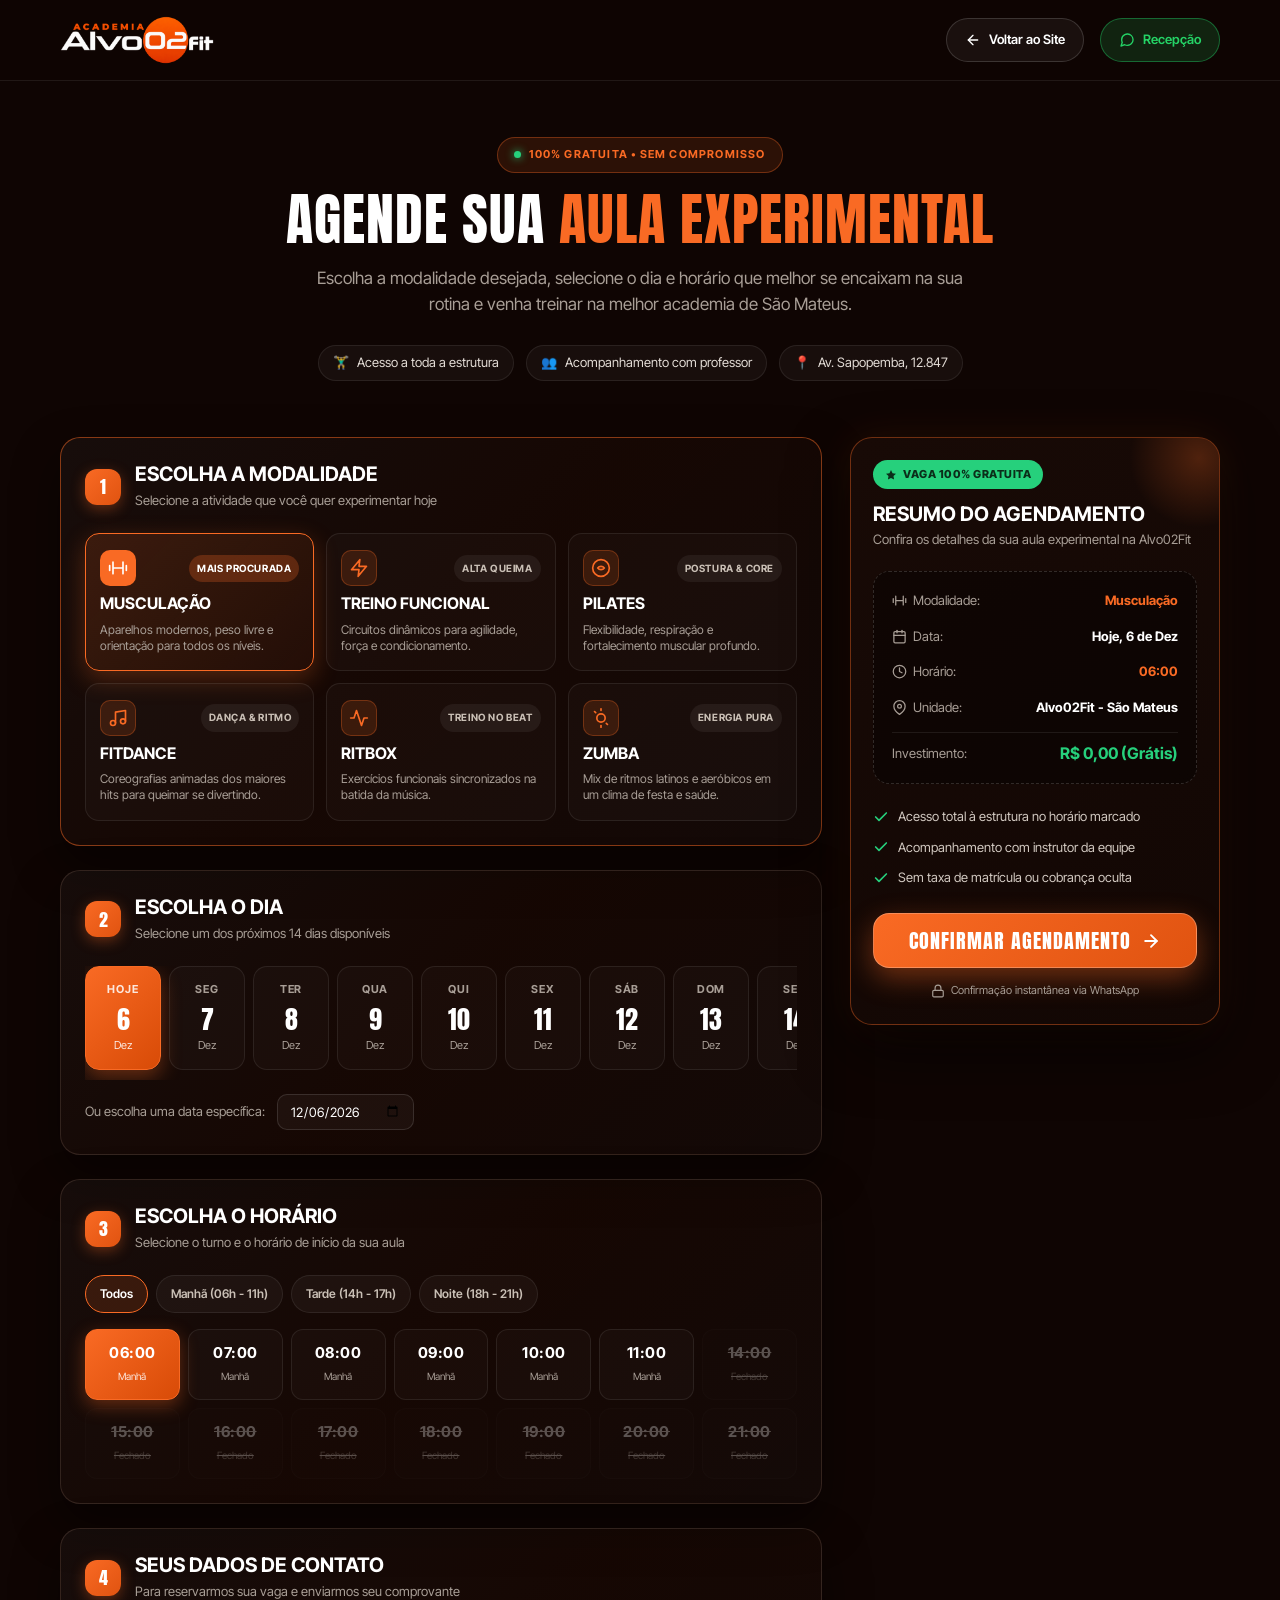
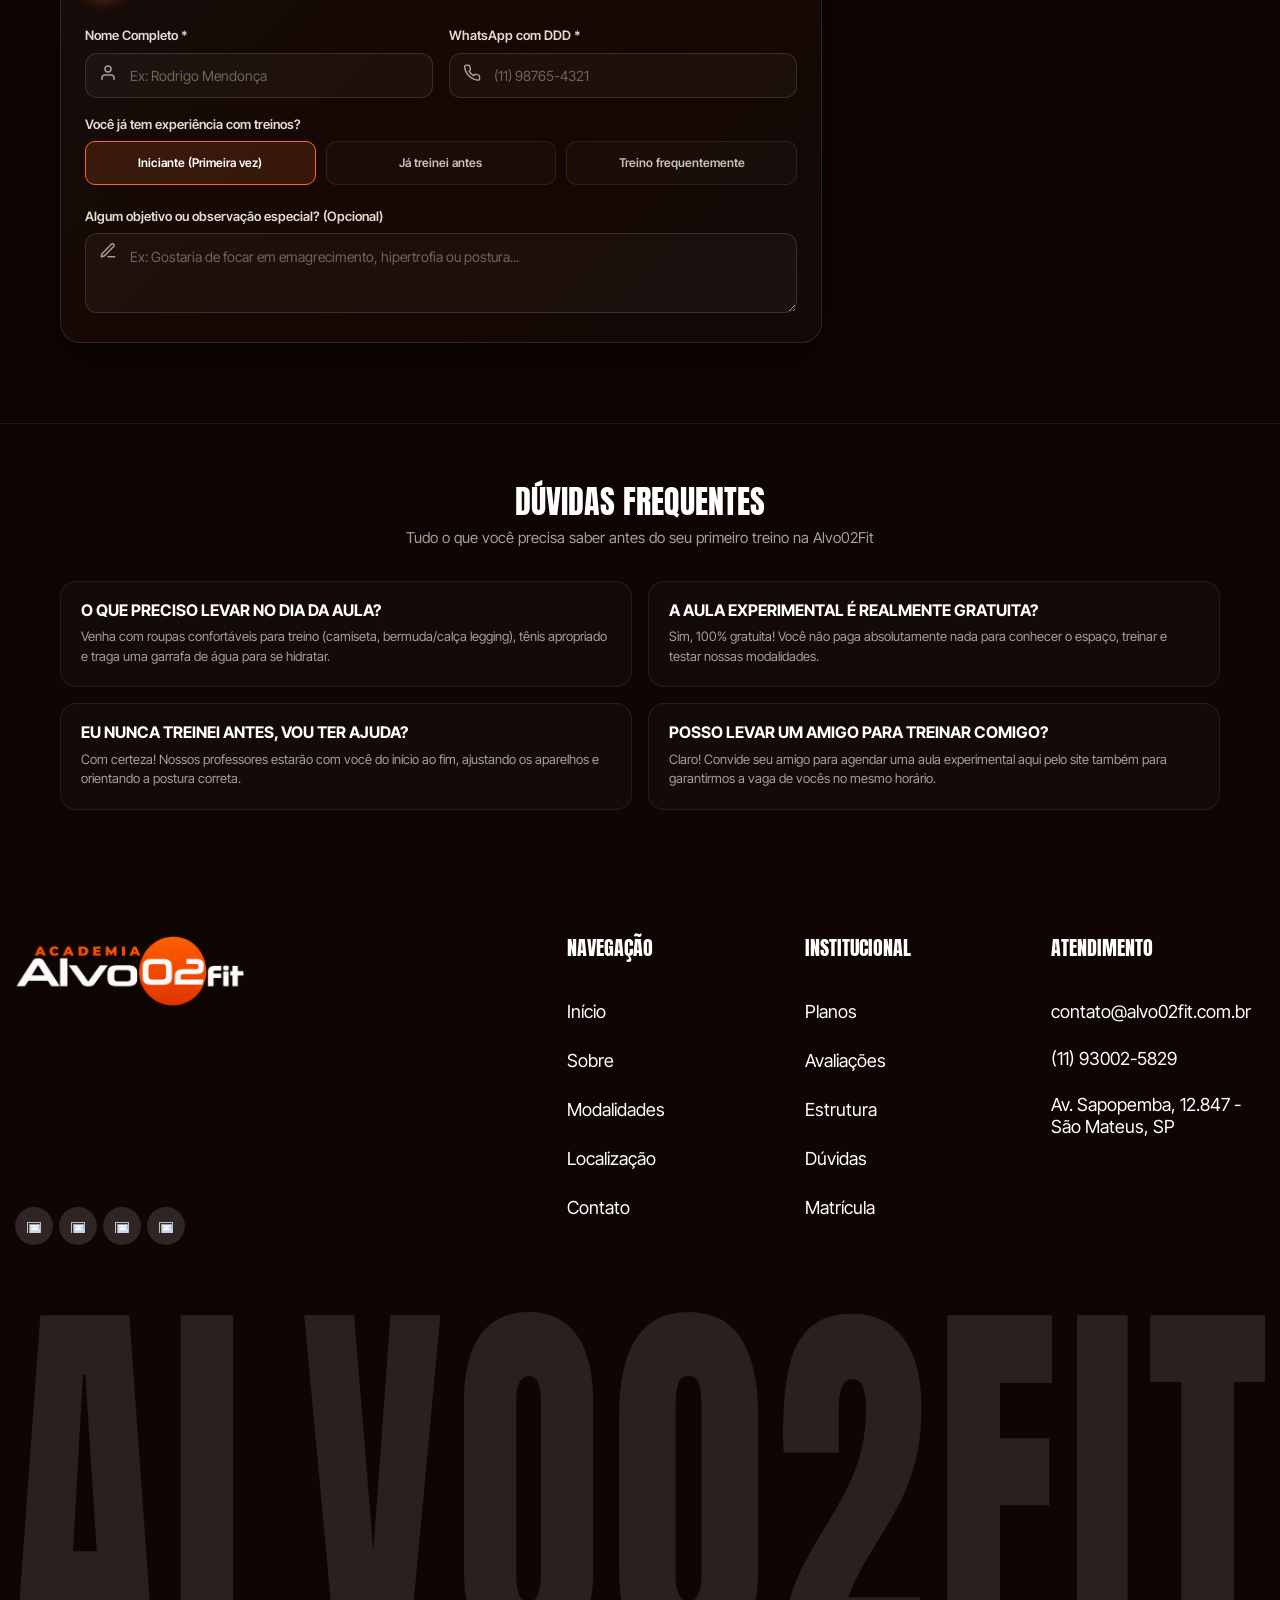
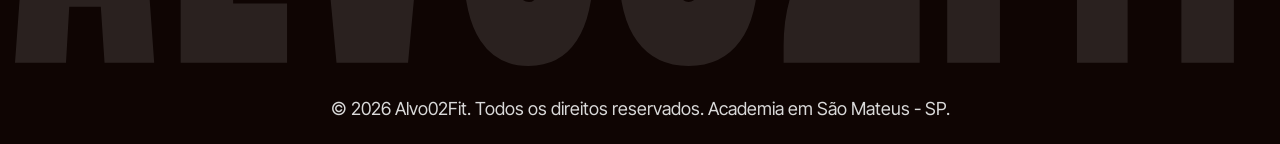
==== commit b56ca1ab: "feat: replica rodape oficial completo em agendamento.html" ====
--- a/agendamento.html
+++ b/agendamento.html
@@ -1031,6 +1031,57 @@
       .trust-pill {
         font-size: 11px;
         padding: 4px 10px;
+      }
+    }
+
+    /* Rodapé idêntico ao site oficial (index.html) */
+    #contato.footer {
+      background-color: rgb(15, 5, 3);
+    }
+
+    #contato.footer .container {
+      max-width: 1350px;
+      padding-left: 15px;
+      padding-right: 15px;
+    }
+
+    .footer-logo-link {
+      display: inline-flex !important;
+      align-items: center !important;
+    }
+
+    .footer-logo-link .footer-logo-image {
+      width: auto !important;
+      max-width: clamp(190px, 18vw, 260px) !important;
+      height: auto !important;
+      max-height: clamp(58px, 7vw, 82px) !important;
+      object-fit: contain !important;
+      display: block !important;
+      transition: transform 0.3s ease !important;
+    }
+
+    .footer-logo-link:hover .footer-logo-image {
+      transform: scale(1.03);
+    }
+
+    .footer-heading {
+      font-family: var(--_font-family---primary-font, 'Anton', sans-serif);
+      color: var(--_color---white, #ffffff);
+      font-weight: 400;
+    }
+
+    .footer-link .nav-text {
+      transition: transform 0.35s cubic-bezier(0.25, 1, 0.5, 1);
+      will-change: transform;
+    }
+
+    .footer-link:hover .nav-text {
+      transform: translate3d(0, -100%, 0);
+    }
+
+    @media screen and (max-width: 991px) {
+      .footer-heading {
+        font-size: 18px;
       }
     }
   </style>
@@ -1435,20 +1486,136 @@
     </div>
   </section>
 
-  <!-- Rodapé Oficial Alvo02Fit -->
-  <footer class="footer" style="padding: 40px 0; border-top: 1px solid rgba(255,255,255,0.08); background: #0b0302;">
-    <div class="container w-container" style="text-align: center;">
-      <a href="./index.html">
-        <img src="./images/alvo02fit-logo.png" alt="Alvo02Fit" style="height: 44px; margin-bottom: 16px;" />
-      </a>
-      <p style="color: var(--text-muted); font-size: 13px; margin: 0 0 10px 0;">
-        Av. Sapopemba, 12.847 &bull; Jardim Adutora / São Mateus &bull; São Paulo - SP
-      </p>
-      <p style="color: rgba(255,255,255,0.4); font-size: 12px; margin: 0;">
-        &copy; 2026 Alvo02Fit. Todos os direitos reservados.
-      </p>
+  <!-- ========================================================
+       RODAPE & CONTATO (IGUAL AO SITE OFICIAL)
+       ======================================================== -->
+  <section id="contato" class="footer">
+    <div class="w-layout-blockcontainer container w-container">
+      <div class="footer-block">
+        <div class="footer-inner">
+          <div class="footer-left-block">
+            <a href="./index.html" class="footer-logo-link w-inline-block">
+              <img loading="lazy" src="./images/alvo02fit-logo.png" alt="Alvo02Fit - Academia" class="footer-logo-image" />
+            </a>
+            <div class="social-media-link-holder">
+              <a href="https://www.facebook.com/" target="_blank" rel="noopener noreferrer" class="social-media-link-cover w-inline-block" aria-label="Facebook">
+                <img loading="lazy"
+                  src="https://cdn.prod.website-files.com/69cc99c674ef20818f6f26db/69ccc0dd75cc2d406089689a_SVG.svg"
+                  alt="" class="social-link" />
+              </a>
+              <a href="https://www.instagram.com/alvo02fit/" target="_blank" rel="noopener noreferrer"
+                class="social-media-link-cover w-inline-block" aria-label="Instagram Alvo02Fit">
+                <img loading="lazy"
+                  src="https://cdn.prod.website-files.com/69cc99c674ef20818f6f26db/69ccc0ddd196de209851550d_SVG%20(1).svg"
+                  alt="" class="social-link" />
+              </a>
+              <a href="https://x.com/" target="_blank" rel="noopener noreferrer" class="social-media-link-cover w-inline-block" aria-label="X">
+                <img loading="lazy"
+                  src="https://cdn.prod.website-files.com/69cc99c674ef20818f6f26db/69ccc0dd9812da8a08df0ffc_twitter%20(1)%201.svg"
+                  alt="" class="social-link" />
+              </a>
+              <a href="https://www.linkedin.com/" target="_blank" rel="noopener noreferrer" class="social-media-link-cover w-inline-block" aria-label="LinkedIn">
+                <img loading="lazy"
+                  src="https://cdn.prod.website-files.com/69cc99c674ef20818f6f26db/69ccc0dd57e933df6e32d766_linkedin%201.svg"
+                  alt="" class="social-link" />
+              </a>
+            </div>
+          </div>
+          <div class="footer-grid">
+            <div class="footer-grid-content">
+              <h6 class="footer-heading">Navega&ccedil;&atilde;o</h6>
+              <div class="footer-link-holder">
+                <a href="./index.html#hero" class="footer-link w-inline-block">
+                  <div class="footer-text-wrap">
+                    <div class="nav-text">In&iacute;cio</div>
+                    <div class="nav-text text-2 color">In&iacute;cio</div>
+                  </div>
+                </a>
+                <a href="./index.html#sobre" class="footer-link w-inline-block">
+                  <div class="footer-text-wrap">
+                    <div class="nav-text">Sobre</div>
+                    <div class="nav-text text-2 color">Sobre</div>
+                  </div>
+                </a>
+                <a href="./index.html#modalidades" class="footer-link w-inline-block">
+                  <div class="footer-text-wrap">
+                    <div class="nav-text">Modalidades</div>
+                    <div class="nav-text text-2 color">Modalidades</div>
+                  </div>
+                </a>
+                <a href="./index.html#localizacao" class="footer-link w-inline-block">
+                  <div class="footer-text-wrap">
+                    <div class="nav-text">Localiza&ccedil;&atilde;o</div>
+                    <div class="nav-text text-2 color">Localiza&ccedil;&atilde;o</div>
+                  </div>
+                </a>
+                <a href="#contato" class="footer-link w-inline-block">
+                  <div class="footer-text-wrap">
+                    <div class="nav-text">Contato</div>
+                    <div class="nav-text text-2 color">Contato</div>
+                  </div>
+                </a>
+              </div>
+            </div>
+            <div class="footer-grid-content">
+              <h6 class="footer-heading">Institucional</h6>
+              <div class="footer-link-holder">
+                <a href="./index.html#planos" class="footer-link w-inline-block">
+                  <div class="footer-text-wrap">
+                    <div class="nav-text">Planos</div>
+                    <div class="nav-text text-2 color">Planos</div>
+                  </div>
+                </a>
+                <a href="./index.html#avaliacoes" class="footer-link w-inline-block">
+                  <div class="footer-text-wrap">
+                    <div class="nav-text">Avalia&ccedil;&otilde;es</div>
+                    <div class="nav-text text-2 color">Avalia&ccedil;&otilde;es</div>
+                  </div>
+                </a>
+                <a href="./index.html#estrutura" class="footer-link w-inline-block">
+                  <div class="footer-text-wrap">
+                    <div class="nav-text">Estrutura</div>
+                    <div class="nav-text text-2 color">Estrutura</div>
+                  </div>
+                </a>
+                <a href="./index.html#faq" class="footer-link w-inline-block">
+                  <div class="footer-text-wrap">
+                    <div class="nav-text">D&uacute;vidas</div>
+                    <div class="nav-text text-2 color">D&uacute;vidas</div>
+                  </div>
+                </a>
+                <a href="./index.html#planos" class="footer-link w-inline-block">
+                  <div class="footer-text-wrap">
+                    <div class="nav-text">Matr&iacute;cula</div>
+                    <div class="nav-text text-2 color">Matr&iacute;cula</div>
+                  </div>
+                </a>
+              </div>
+            </div>
+            <div class="footer-grid-content">
+              <h6 class="footer-heading">Atendimento</h6>
+              <div class="footer-link-holder">
+                <a href="mailto:contato@alvo02fit.com.br" class="footercontact-text">contato@alvo02fit.com.br</a>
+                <a href="https://wa.me/5511930025829?text=Ol%C3%A1,%20gostaria%20de%20informa%C3%A7%C3%B5es%20sobre%20a%20Alvo02Fit"
+                  target="_blank" rel="noopener noreferrer" class="footercontact-text">(11) 93002-5829</a>
+                <a href="https://www.google.com/maps/place/Alvo+02+Fit/@-23.5937989,-46.4947475,17z/data=!3m1!4b1!4m6!3m5!1s0x94ce68786df3ffff:0x12d8fd6018b1be8!8m2!3d-23.5937989!4d-46.4947475!16s%2Fg%2F11y1y99v6b"
+                  target="_blank" rel="noopener noreferrer" class="footercontact-text content">Av. Sapopemba, 12.847 - S&atilde;o Mateus, SP</a>
+              </div>
+            </div>
+          </div>
+        </div>
+        <div class="footer-bottom-content">
+          <div class="footer-big-image-wrap">
+            <img loading="lazy" src="./images/alvo02fit-footer.svg" alt="" class="footer-big-image" />
+          </div>
+          <div class="copyright-text-wrap">
+            <div class="copyright-text">&copy; 2026 Alvo02Fit. Todos
+              os direitos reservados. Academia em S&atilde;o Mateus - SP.</div>
+          </div>
+        </div>
+      </div>
     </div>
-  </footer>
+  </section>
 
   <!-- Modal de Confirmação e Sucesso -->
   <div class="success-modal-overlay" id="success-modal">
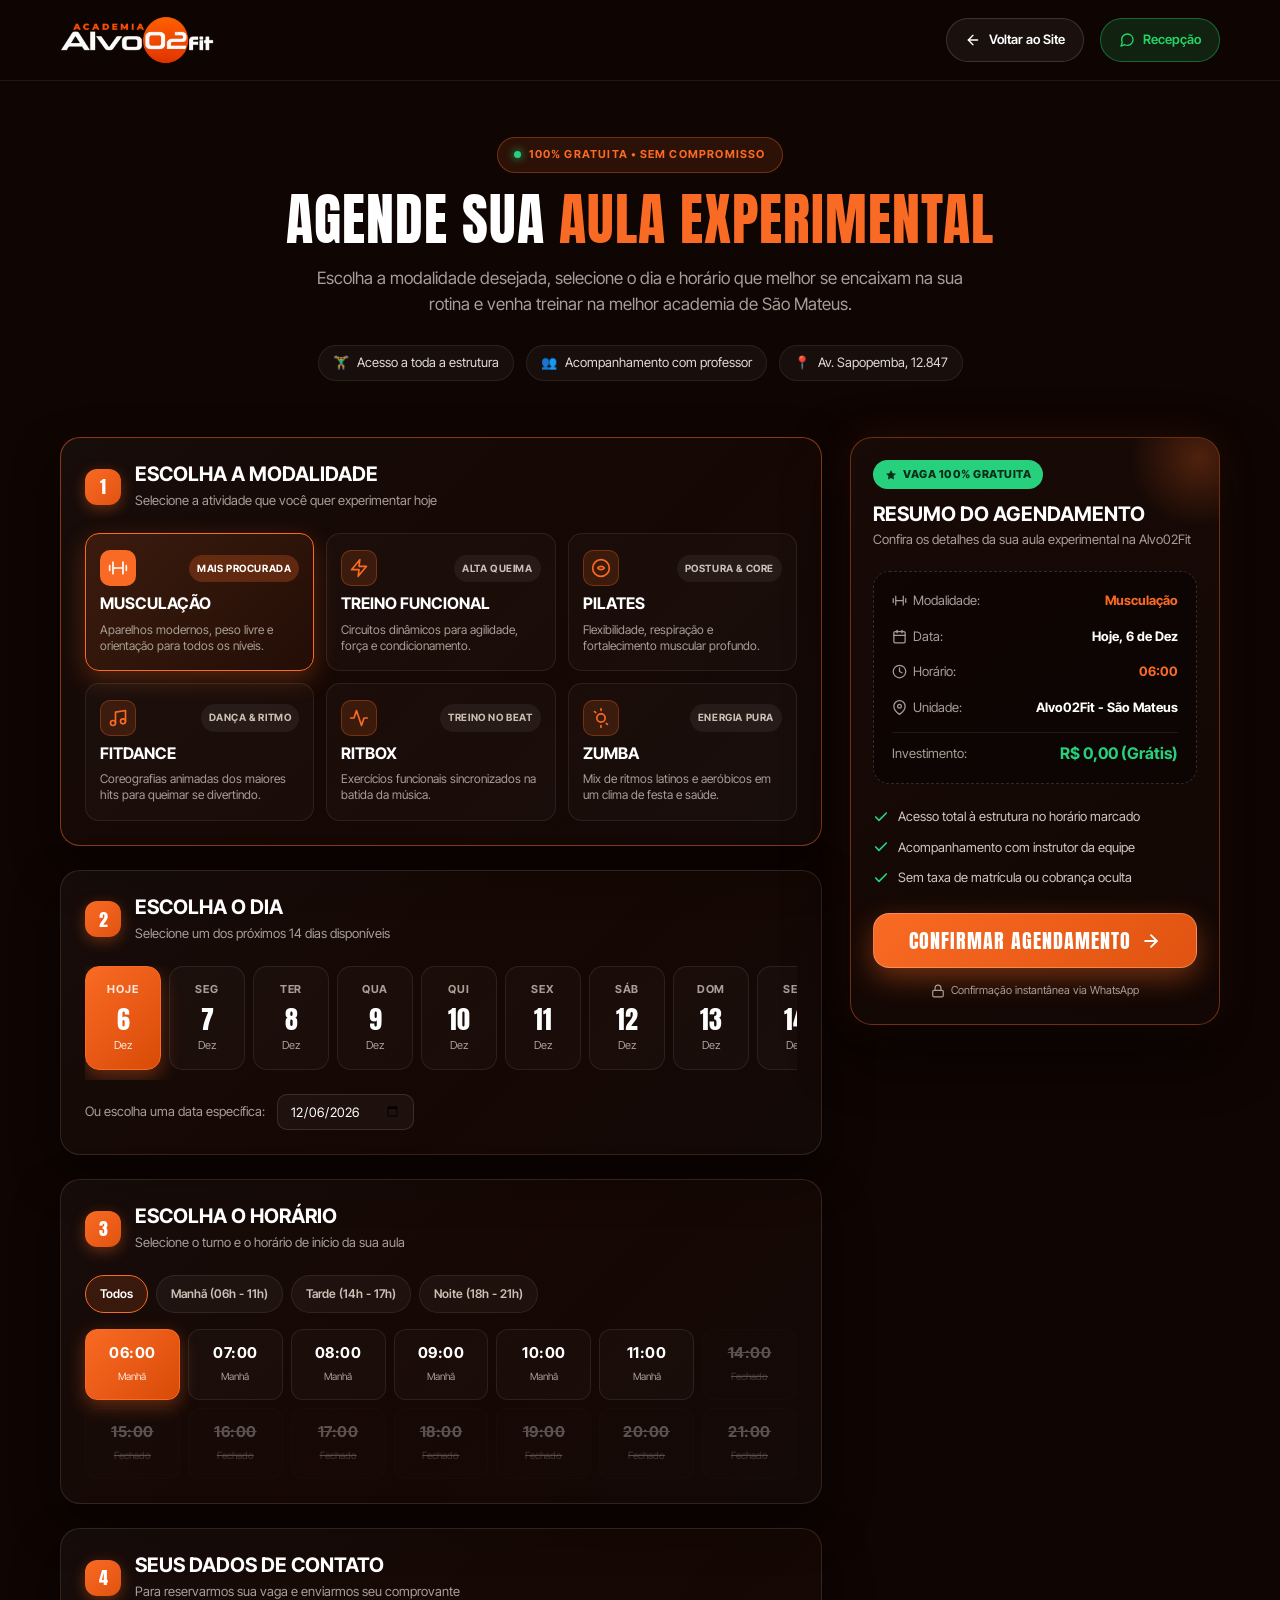
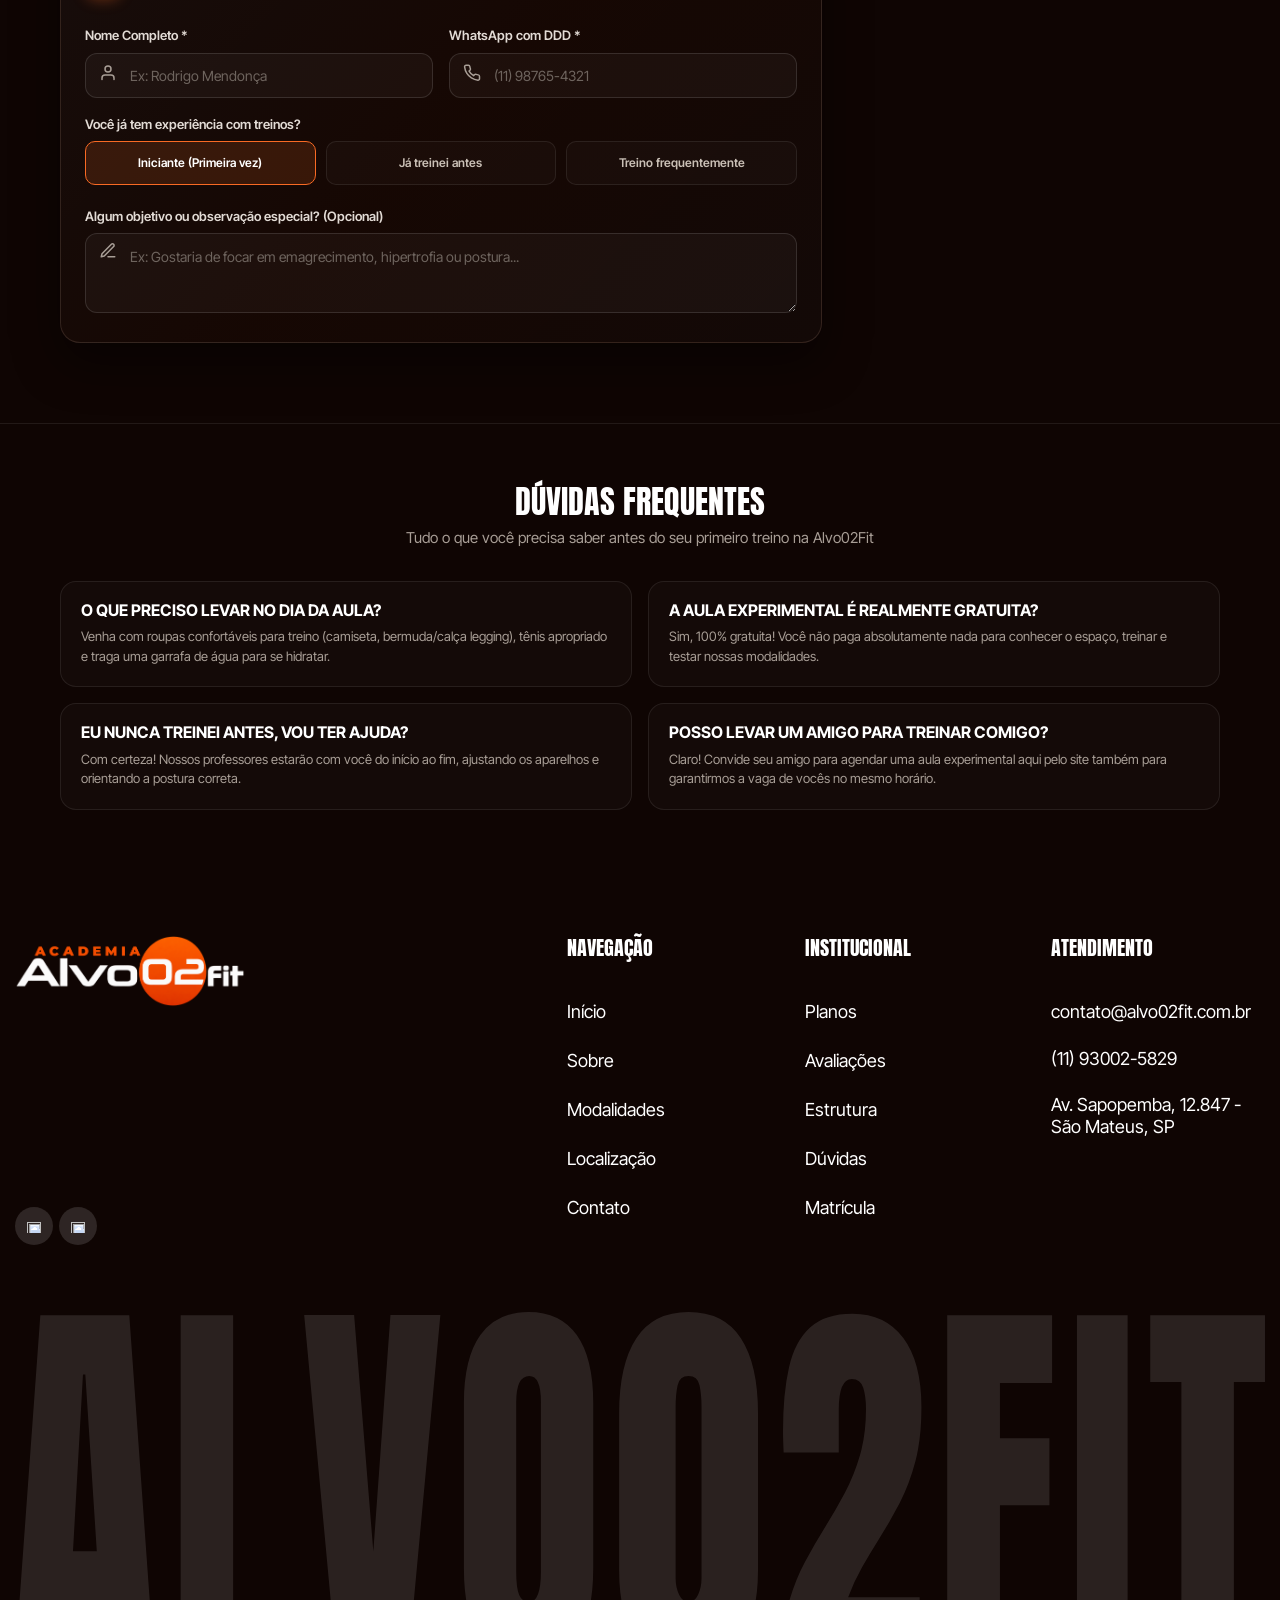
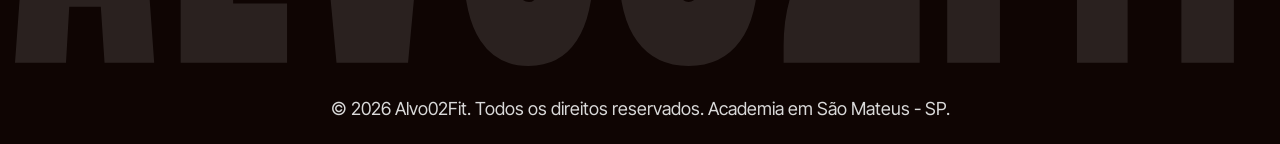
==== commit 530e09f4: "fix: restaura modal de escolha e animacao do contador sobre nos; integra novas modalidades e remove " ====
--- a/agendamento.html
+++ b/agendamento.html
@@ -1507,16 +1507,6 @@
                 class="social-media-link-cover w-inline-block" aria-label="Instagram Alvo02Fit">
                 <img loading="lazy"
                   src="https://cdn.prod.website-files.com/69cc99c674ef20818f6f26db/69ccc0ddd196de209851550d_SVG%20(1).svg"
-                  alt="" class="social-link" />
-              </a>
-              <a href="https://x.com/" target="_blank" rel="noopener noreferrer" class="social-media-link-cover w-inline-block" aria-label="X">
-                <img loading="lazy"
-                  src="https://cdn.prod.website-files.com/69cc99c674ef20818f6f26db/69ccc0dd9812da8a08df0ffc_twitter%20(1)%201.svg"
-                  alt="" class="social-link" />
-              </a>
-              <a href="https://www.linkedin.com/" target="_blank" rel="noopener noreferrer" class="social-media-link-cover w-inline-block" aria-label="LinkedIn">
-                <img loading="lazy"
-                  src="https://cdn.prod.website-files.com/69cc99c674ef20818f6f26db/69ccc0dd57e933df6e32d766_linkedin%201.svg"
                   alt="" class="social-link" />
               </a>
             </div>
--- a/css/style.css
+++ b/css/style.css
@@ -8046,18 +8046,30 @@
     font-size: 12px;
   }
 
-  .carousel-3d-nav-btn {
-    width: 36px;
-    height: 36px;
-    top: 48%;
-  }
-
-  .carousel-3d-prev-btn {
-    left: 2px;
-  }
-
-  .carousel-3d-next-btn {
-    right: 2px;
+  .carousel-3d-nav-btn,
+  #carousel-prev,
+  #carousel-next,
+  .design-card-zoom-btn {
+    display: none !important;
+    opacity: 0 !important;
+    pointer-events: none !important;
+    visibility: hidden !important;
+  }
+
+  .carousel-3d-wrapper,
+  .inner-design-image-block {
+    touch-action: pan-y !important;
+    user-select: none !important;
+    -webkit-user-select: none !important;
+  }
+
+  .design-card {
+    cursor: pointer !important;
+    -webkit-tap-highlight-color: transparent !important;
+  }
+
+  .design-card-caption {
+    pointer-events: none !important;
   }
 
   .service-block-home {
@@ -8471,3 +8483,70 @@
     grid-area: span 1 / span 2 / span 1 / span 2;
   }
 }
+
+/* ========================================================
+   HERO STICKY & SECTION REVEAL (CURTAIN SCROLL EFFECT)
+   Efeito inspirado na transição dinâmica da Smart Fit
+   Ativo no Desktop e no Mobile
+   ======================================================== */
+
+html, body {
+  overflow-x: clip;
+}
+
+/* Evita que o wrapper trave o position: sticky dos filhos */
+.page-wrapper {
+  overflow: visible !important;
+  overflow-x: clip !important;
+}
+
+/* 1. Hero Sticky: Fixa a seção hero na tela durante o scroll */
+.home-hero-bg-block {
+  position: -webkit-sticky !important;
+  position: sticky !important;
+  top: 0 !important;
+  z-index: 1 !important;
+  height: 100vh !important;
+  min-height: 100vh !important;
+  max-height: 100vh !important;
+  transform-origin: center center;
+  will-change: transform, opacity;
+}
+
+/* 2. Section Reveal: Seções seguintes sobem cobrindo a hero como cortina */
+.home-hero-bg-block ~ .section,
+.home-hero-bg-block ~ footer,
+.home-hero-bg-block ~ .footer {
+  position: relative !important;
+  z-index: 10 !important;
+  background-color: rgb(15, 5, 3) !important;
+}
+
+/* Acabamento com sombra profunda e borda laranja sutil na seção revelada */
+.section.marque {
+  border-top: 1px solid rgba(255, 90, 0, 0.25) !important;
+  box-shadow: 0 -30px 60px rgba(0, 0, 0, 0.95) !important;
+}
+
+/* 3. Scroll-driven Transition: Escurecimento e escala 3D sincronizados ao scroll */
+@supports (animation-timeline: scroll()) {
+  @keyframes heroScrollDim {
+    0% {
+      opacity: 1;
+      transform: scale(1);
+      filter: brightness(1);
+    }
+    100% {
+      opacity: 0.45;
+      transform: scale(0.96);
+      filter: brightness(0.65);
+    }
+  }
+
+  .home-hero-bg-block {
+    animation: heroScrollDim linear both;
+    animation-timeline: scroll();
+    animation-range: 0px 100vh;
+  }
+}
+
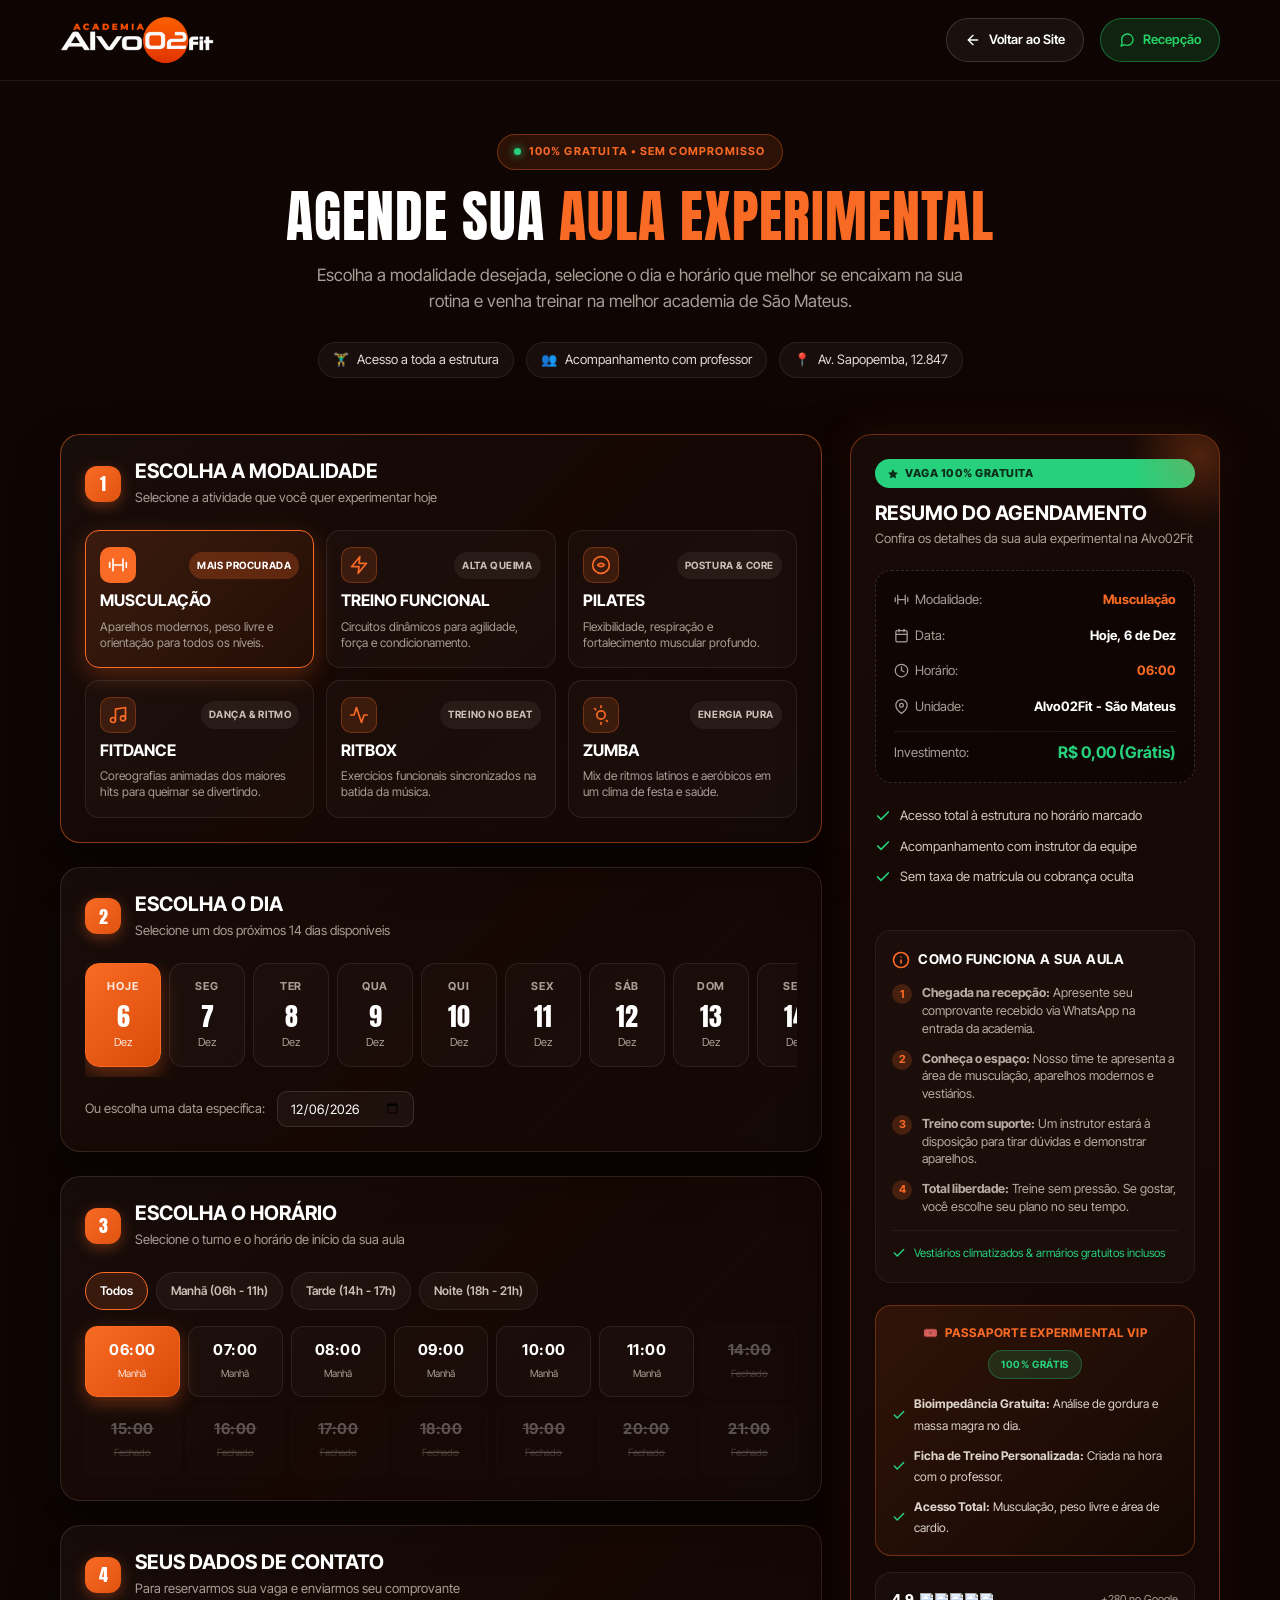
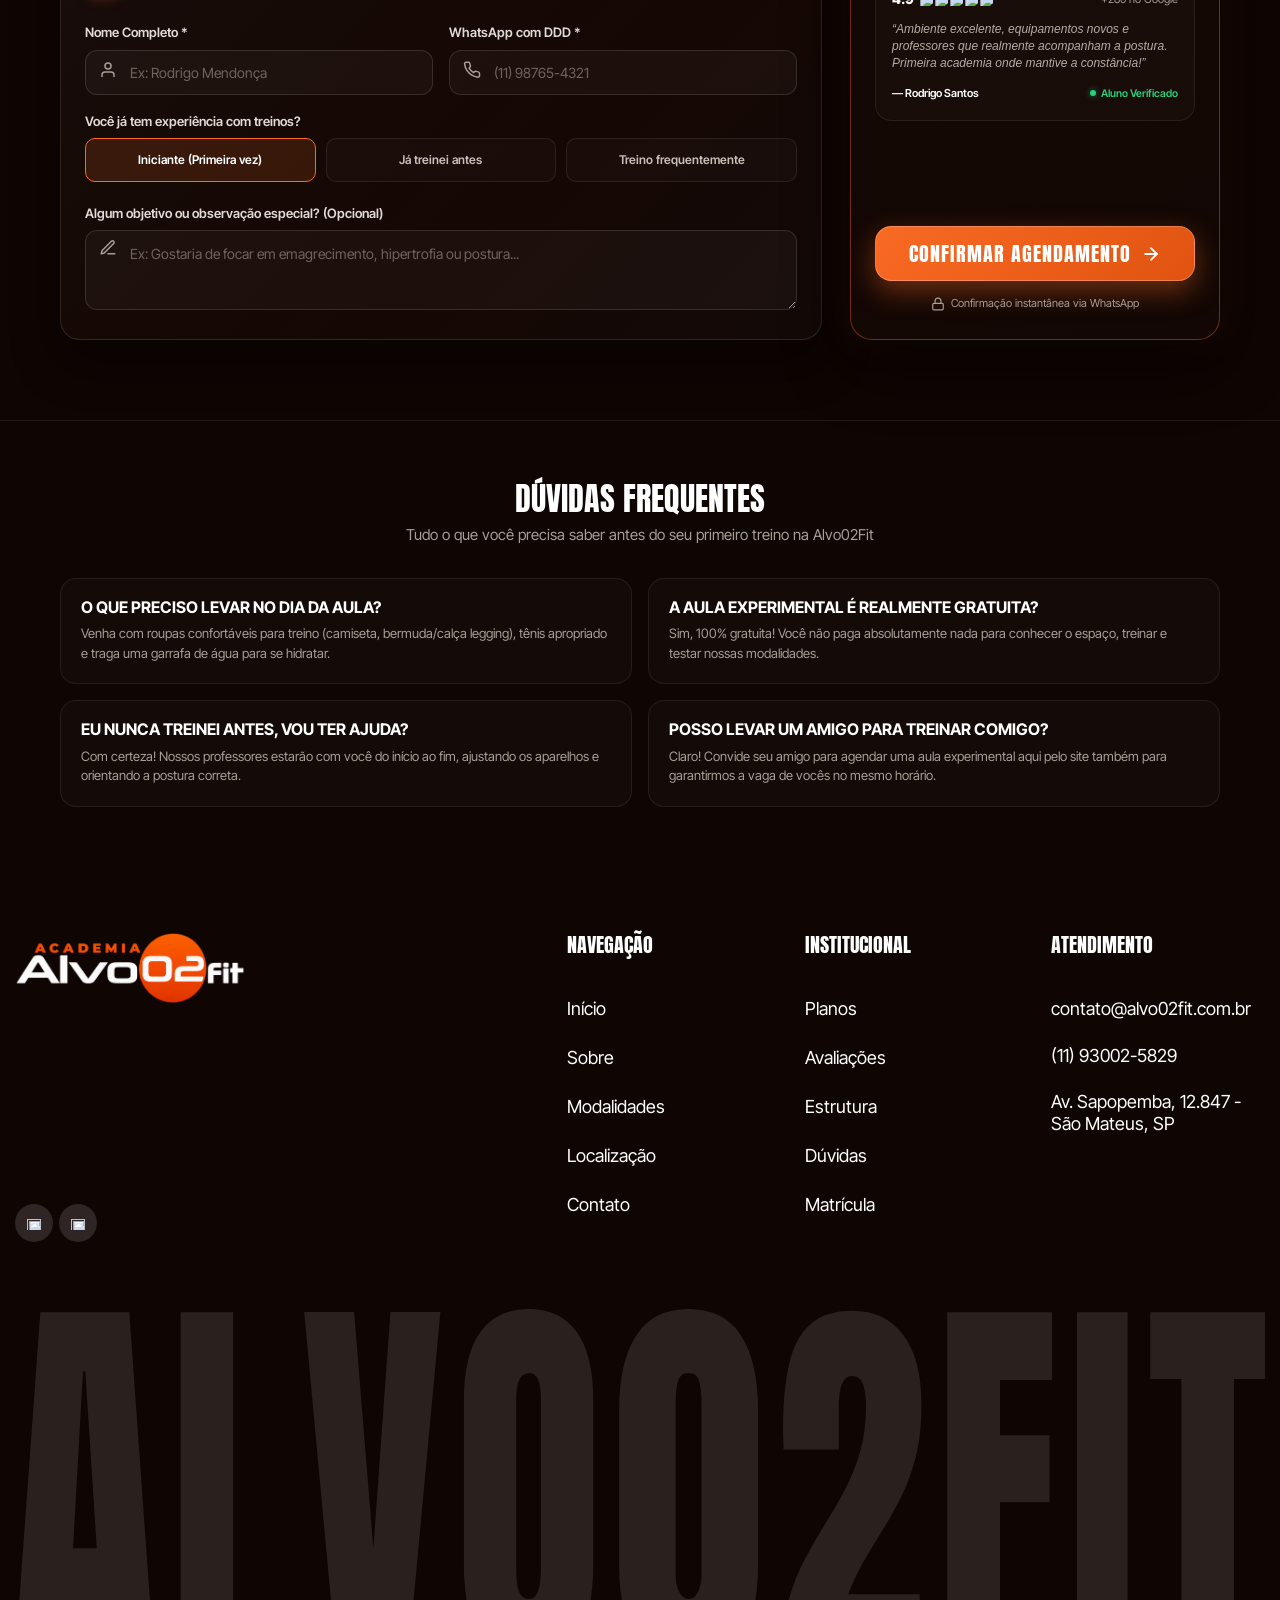
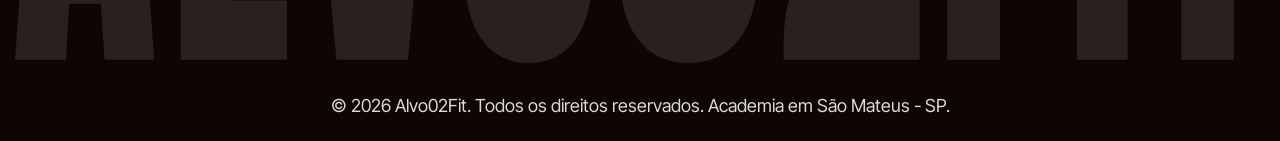
==== commit 1293d32d: "perf: elimina delay e FOUC no carregamento inicial da pagina com fontes locais e remocao de ocultaca" ====
--- a/agendamento.html
+++ b/agendamento.html
@@ -7,16 +7,36 @@
   <title>Agendar Aula Experimental Gratuita | Alvo02Fit - Academia em São Mateus</title>
   <meta name="description"
     content="Agende sua aula experimental 100% gratuita na Alvo02Fit. Escolha a modalidade, dia e horário ideal para o seu treino em São Mateus, SP." />
+  <link rel="preload" href="./fonts/anton.woff2" as="font" type="font/woff2" crossorigin />
+  <link rel="preload" href="./fonts/inter-tight.woff2" as="font" type="font/woff2" crossorigin />
   <link rel="preconnect" href="https://fonts.googleapis.com" />
   <link rel="preconnect" href="https://fonts.gstatic.com" crossorigin />
   <link href="./css/style.css" rel="stylesheet" type="text/css" />
-  <script src="./js/webfont.js" type="text/javascript"></script>
   <script type="text/javascript">
-    WebFont.load({ google: { families: ["Anton:300,400,500,600,700", "Inter Tight:300,400,500,600,700", "Onest:300,400,500,600,700"] } });
+    window.WebFontConfig = {
+      google: { families: ["Anton:300,400,500,600,700", "Inter Tight:300,400,500,600,700", "Onest:300,400,500,600,700"] }
+    };
   </script>
+  <script src="./js/webfont.js" type="text/javascript" async></script>
   <link rel="shortcut icon" href="./images/alvo02fit-logo.png" type="image/x-icon" />
 
   <style>
+    @font-face {
+      font-family: 'Anton';
+      font-style: normal;
+      font-weight: 400;
+      font-display: swap;
+      src: url('./fonts/anton.woff2') format('woff2');
+      unicode-range: U+0000-00FF, U+0131, U+0152-0153, U+02BB-02BC, U+02C6, U+02DA, U+02DC, U+0304, U+0308, U+0329, U+2000-206F, U+20AC, U+2122, U+2191, U+2193, U+2212, U+2215, U+FEFF, U+FFFD;
+    }
+    @font-face {
+      font-family: 'Inter Tight';
+      font-style: normal;
+      font-weight: 300 800;
+      font-display: swap;
+      src: url('./fonts/inter-tight.woff2') format('woff2');
+      unicode-range: U+0000-00FF, U+0131, U+0152-0153, U+02BB-02BC, U+02C6, U+02DA, U+02DC, U+0304, U+0308, U+0329, U+2000-206F, U+20AC, U+2122, U+2191, U+2193, U+2212, U+2215, U+FEFF, U+FFFD;
+    }
     :root {
       --primary: #f96a24;
       --primary-hover: #ff4d00;
@@ -51,14 +71,29 @@
 
     /* Navbar específica de agendamento */
     .schedule-nav {
-      position: sticky;
-      top: 0;
-      z-index: 1000;
-      background: rgba(15, 5, 3, 0.92);
-      backdrop-filter: blur(12px);
-      -webkit-backdrop-filter: blur(12px);
-      border-bottom: 1px solid rgba(255, 255, 255, 0.08);
-      padding: 16px 0;
+      position: fixed !important;
+      top: 0 !important;
+      left: 0 !important;
+      right: 0 !important;
+      width: 100% !important;
+      z-index: 1000 !important;
+      background: rgba(15, 5, 3, 0.94) !important;
+      backdrop-filter: blur(14px) !important;
+      -webkit-backdrop-filter: blur(14px) !important;
+      border-bottom: 1px solid rgba(255, 255, 255, 0.08) !important;
+      padding: 16px 0 !important;
+      box-sizing: border-box !important;
+      transition: background 0.3s ease, box-shadow 0.3s ease !important;
+    }
+
+    body {
+      padding-top: 78px !important;
+    }
+
+    @media screen and (max-width: 767px) {
+      body {
+        padding-top: 80px !important;
+      }
     }
 
     .schedule-nav-inner {
@@ -187,7 +222,7 @@
       display: grid;
       grid-template-columns: minmax(0, 1fr) 370px;
       gap: 28px;
-      align-items: start;
+      align-items: stretch;
       margin-bottom: 80px;
       min-width: 0;
     }
@@ -617,25 +652,193 @@
       color: #ffffff;
     }
 
-    /* Coluna Direita: Resumo Fixo (Summary Voucher) */
+    /* Coluna Direita: Resumo Estendido (Desktop Full Height) */
     .schedule-summary-sticky {
-      position: sticky;
-      top: 86px;
+      position: relative;
       width: 100%;
       min-width: 0;
       box-sizing: border-box;
+      height: 100%;
+      display: flex;
+      flex-direction: column;
     }
 
     .summary-card {
       background: linear-gradient(145deg, #180a06 0%, #120704 100%);
       border: 1.5px solid rgba(249, 106, 36, 0.4);
       border-radius: 22px;
-      padding: 22px;
+      padding: 24px;
       box-shadow: 0 24px 60px rgba(0, 0, 0, 0.65), 0 0 40px rgba(249, 106, 36, 0.1);
       position: relative;
       overflow: hidden;
       box-sizing: border-box;
       min-width: 0;
+      height: 100%;
+      display: flex;
+      flex-direction: column;
+    }
+
+    .summary-card-top {
+      display: flex;
+      flex-direction: column;
+    }
+
+    .summary-card-middle {
+      background: rgba(255, 255, 255, 0.025);
+      border: 1px solid rgba(255, 255, 255, 0.06);
+      border-radius: 16px;
+      padding: 18px 16px;
+      margin-top: 18px;
+      margin-bottom: 22px;
+    }
+
+    .summary-card-bottom {
+      margin-top: auto;
+      padding-top: 8px;
+    }
+
+    /* Passaporte VIP */
+    .summary-vip-pass {
+      background: linear-gradient(135deg, rgba(249, 106, 36, 0.12) 0%, rgba(20, 8, 4, 0.6) 100%);
+      border: 1px solid rgba(249, 106, 36, 0.35);
+      border-radius: 16px;
+      padding: 16px;
+      margin-bottom: 16px;
+      position: relative;
+      overflow: hidden;
+    }
+
+    .summary-vip-header {
+      display: flex;
+      flex-direction: column;
+      align-items: center;
+      justify-content: center;
+      gap: 6px;
+      text-align: center;
+      margin-bottom: 14px;
+    }
+
+    .summary-vip-badge {
+      display: inline-flex;
+      align-items: center;
+      justify-content: center;
+      gap: 7px;
+      font-size: 12px;
+      font-weight: 700;
+      color: #f96a24;
+      text-transform: uppercase;
+      letter-spacing: 0.6px;
+      white-space: nowrap;
+    }
+
+    .vip-pill-free {
+      display: inline-flex;
+      align-items: center;
+      justify-content: center;
+      font-size: 10px;
+      font-weight: 700;
+      color: #26d07c;
+      background: rgba(38, 208, 124, 0.15);
+      border: 1px solid rgba(38, 208, 124, 0.3);
+      border-radius: 100px;
+      padding: 3px 12px;
+      text-transform: uppercase;
+      letter-spacing: 0.6px;
+      white-space: nowrap;
+    }
+
+    .summary-vip-list {
+      display: flex;
+      flex-direction: column;
+      gap: 8px;
+      font-size: 12px;
+      color: #dcd3cb;
+    }
+
+    .summary-vip-item {
+      display: flex;
+      align-items: center;
+      gap: 8px;
+    }
+
+    .summary-vip-item svg {
+      flex-shrink: 0;
+    }
+
+    /* Social Card (Google 4.9) */
+    .summary-social-card {
+      background: rgba(255, 255, 255, 0.025);
+      border: 1px solid rgba(255, 255, 255, 0.07);
+      border-radius: 16px;
+      padding: 16px;
+      margin-bottom: 18px;
+    }
+
+    .summary-social-header {
+      display: flex;
+      align-items: center;
+      justify-content: space-between;
+      margin-bottom: 10px;
+    }
+
+    .social-score-wrap {
+      display: flex;
+      align-items: center;
+      gap: 6px;
+    }
+
+    .social-score {
+      font-size: 13.5px;
+      font-weight: 800;
+      color: #ffffff;
+    }
+
+    .social-stars {
+      display: flex;
+      gap: 2px;
+    }
+
+    .social-count {
+      font-size: 11px;
+      color: #a89f97;
+    }
+
+    .summary-quote {
+      font-size: 12px;
+      font-style: italic;
+      color: #b8aba2;
+      margin: 0 0 10px 0;
+      line-height: 1.45;
+    }
+
+    .summary-quote-author {
+      display: flex;
+      align-items: center;
+      justify-content: space-between;
+      font-size: 11px;
+    }
+
+    .author-name {
+      color: #ffffff;
+      font-weight: 600;
+    }
+
+    .verified-tag {
+      color: #26d07c;
+      font-weight: 600;
+      display: flex;
+      align-items: center;
+      gap: 5px;
+      font-size: 10.5px;
+    }
+
+    .verified-dot {
+      width: 6px;
+      height: 6px;
+      border-radius: 50%;
+      background: #26d07c;
+      box-shadow: 0 0 6px rgba(38, 208, 124, 0.6);
+      display: inline-block;
     }
 
     .summary-card::before {
@@ -963,12 +1166,17 @@
       .schedule-main-layout {
         grid-template-columns: 1fr;
         gap: 28px;
+        align-items: start !important;
       }
       .schedule-summary-sticky {
         position: static;
         max-width: 480px;
         margin: 0 auto;
         width: 100%;
+        height: auto !important;
+      }
+      .summary-card {
+        height: auto !important;
       }
       .faq-accordion-grid {
         grid-template-columns: 1fr;
@@ -1369,87 +1577,182 @@
 
         </div>
 
-        <!-- Coluna Direita: Resumo Fixo (Summary Card) -->
+        <!-- Coluna Direita: Resumo Estendido (Summary Card) -->
         <div class="schedule-summary-sticky">
           <div class="summary-card">
-            <div class="summary-badge-free">
-              <svg width="12" height="12" viewBox="0 0 24 24" fill="currentColor">
-                <path d="M12 2l3.09 6.26L22 9.27l-5 4.87 1.18 6.88L12 17.77l-6.18 3.25L7 14.14 2 9.27l6.91-1.01L12 2z"></path>
-              </svg>
-              <span>Vaga 100% Gratuita</span>
+            <div class="summary-card-top">
+              <div class="summary-badge-free">
+                <svg width="12" height="12" viewBox="0 0 24 24" fill="currentColor">
+                  <path d="M12 2l3.09 6.26L22 9.27l-5 4.87 1.18 6.88L12 17.77l-6.18 3.25L7 14.14 2 9.27l6.91-1.01L12 2z"></path>
+                </svg>
+                <span>Vaga 100% Gratuita</span>
+              </div>
+
+              <h3 class="summary-header-title">Resumo do Agendamento</h3>
+              <p class="summary-header-sub">Confira os detalhes da sua aula experimental na Alvo02Fit</p>
+
+              <div class="voucher-details-box">
+                <div class="voucher-row">
+                  <span class="voucher-row-label">
+                    <svg width="15" height="15" viewBox="0 0 24 24" fill="none" stroke="currentColor" stroke-width="2" stroke-linecap="round" stroke-linejoin="round"><path d="M6 5v14M18 5v14M2 9v6M22 9v6M6 12h12"></path></svg>
+                    Modalidade:
+                  </span>
+                  <span class="voucher-row-val highlight" id="sum-modality">Musculação</span>
+                </div>
+
+                <div class="voucher-row">
+                  <span class="voucher-row-label">
+                    <svg width="15" height="15" viewBox="0 0 24 24" fill="none" stroke="currentColor" stroke-width="2" stroke-linecap="round" stroke-linejoin="round"><rect x="3" y="4" width="18" height="18" rx="2" ry="2"></rect><line x1="16" y1="2" x2="16" y2="6"></line><line x1="8" y1="2" x2="8" y2="6"></line><line x1="3" y1="10" x2="21" y2="10"></line></svg>
+                    Data:
+                  </span>
+                  <span class="voucher-row-val" id="sum-date">Carregando...</span>
+                </div>
+
+                <div class="voucher-row">
+                  <span class="voucher-row-label">
+                    <svg width="15" height="15" viewBox="0 0 24 24" fill="none" stroke="currentColor" stroke-width="2" stroke-linecap="round" stroke-linejoin="round"><circle cx="12" cy="12" r="10"></circle><polyline points="12 6 12 12 16 14"></polyline></svg>
+                    Horário:
+                  </span>
+                  <span class="voucher-row-val highlight" id="sum-time">19:00</span>
+                </div>
+
+                <div class="voucher-row">
+                  <span class="voucher-row-label">
+                    <svg width="15" height="15" viewBox="0 0 24 24" fill="none" stroke="currentColor" stroke-width="2" stroke-linecap="round" stroke-linejoin="round"><path d="M21 10c0 7-9 13-9 13s-9-6-9-13a9 9 0 0 1 18 0z"></path><circle cx="12" cy="10" r="3"></circle></svg>
+                    Unidade:
+                  </span>
+                  <span class="voucher-row-val">Alvo02Fit - São Mateus</span>
+                </div>
+
+                <div class="voucher-row" style="border-top: 1px solid rgba(255,255,255,0.08); padding-top: 10px;">
+                  <span class="voucher-row-label">Investimento:</span>
+                  <span class="voucher-row-val price">R$ 0,00 (Grátis)</span>
+                </div>
+              </div>
+
+              <ul class="summary-benefits-list">
+                <li>
+                  <svg width="16" height="16" viewBox="0 0 24 24" fill="none" stroke="currentColor" stroke-width="2.5" stroke-linecap="round" stroke-linejoin="round"><polyline points="20 6 9 17 4 12"></polyline></svg>
+                  <span>Acesso total à estrutura no horário marcado</span>
+                </li>
+                <li>
+                  <svg width="16" height="16" viewBox="0 0 24 24" fill="none" stroke="currentColor" stroke-width="2.5" stroke-linecap="round" stroke-linejoin="round"><polyline points="20 6 9 17 4 12"></polyline></svg>
+                  <span>Acompanhamento com instrutor da equipe</span>
+                </li>
+                <li>
+                  <svg width="16" height="16" viewBox="0 0 24 24" fill="none" stroke="currentColor" stroke-width="2.5" stroke-linecap="round" stroke-linejoin="round"><polyline points="20 6 9 17 4 12"></polyline></svg>
+                  <span>Sem taxa de matrícula ou cobrança oculta</span>
+                </li>
+              </ul>
             </div>
 
-            <h3 class="summary-header-title">Resumo do Agendamento</h3>
-            <p class="summary-header-sub">Confira os detalhes da sua aula experimental na Alvo02Fit</p>
-
-            <div class="voucher-details-box">
-              <div class="voucher-row">
-                <span class="voucher-row-label">
-                  <svg width="15" height="15" viewBox="0 0 24 24" fill="none" stroke="currentColor" stroke-width="2" stroke-linecap="round" stroke-linejoin="round"><path d="M6 5v14M18 5v14M2 9v6M22 9v6M6 12h12"></path></svg>
-                  Modalidade:
+            <!-- Bloco Intermediário: Experiência da Aula -->
+            <div class="summary-card-middle">
+              <div style="display: flex; align-items: center; gap: 8px; margin-bottom: 14px;">
+                <svg width="18" height="18" viewBox="0 0 24 24" fill="none" stroke="#f96a24" stroke-width="2.2" stroke-linecap="round" stroke-linejoin="round">
+                  <circle cx="12" cy="12" r="10"></circle>
+                  <line x1="12" y1="16" x2="12" y2="12"></line>
+                  <line x1="12" y1="8" x2="12.01" y2="8"></line>
+                </svg>
+                <span style="font-size: 13.5px; font-weight: 700; color: #ffffff; text-transform: uppercase; letter-spacing: 0.5px;">Como funciona a sua aula</span>
+              </div>
+              
+              <div style="display: flex; flex-direction: column; gap: 12px; font-size: 12.5px; color: #b8aba2; line-height: 1.42;">
+                <div style="display: flex; gap: 10px;">
+                  <span style="background: rgba(249, 106, 36, 0.2); color: #f96a24; font-weight: 700; border-radius: 50%; width: 20px; height: 20px; display: flex; align-items: center; justify-content: center; flex-shrink: 0; font-size: 11px;">1</span>
+                  <span><strong>Chegada na recepção:</strong> Apresente seu comprovante recebido via WhatsApp na entrada da academia.</span>
+                </div>
+                <div style="display: flex; gap: 10px;">
+                  <span style="background: rgba(249, 106, 36, 0.2); color: #f96a24; font-weight: 700; border-radius: 50%; width: 20px; height: 20px; display: flex; align-items: center; justify-content: center; flex-shrink: 0; font-size: 11px;">2</span>
+                  <span><strong>Conheça o espaço:</strong> Nosso time te apresenta a área de musculação, aparelhos modernos e vestiários.</span>
+                </div>
+                <div style="display: flex; gap: 10px;">
+                  <span style="background: rgba(249, 106, 36, 0.2); color: #f96a24; font-weight: 700; border-radius: 50%; width: 20px; height: 20px; display: flex; align-items: center; justify-content: center; flex-shrink: 0; font-size: 11px;">3</span>
+                  <span><strong>Treino com suporte:</strong> Um instrutor estará à disposição para tirar dúvidas e demonstrar aparelhos.</span>
+                </div>
+                <div style="display: flex; gap: 10px;">
+                  <span style="background: rgba(249, 106, 36, 0.2); color: #f96a24; font-weight: 700; border-radius: 50%; width: 20px; height: 20px; display: flex; align-items: center; justify-content: center; flex-shrink: 0; font-size: 11px;">4</span>
+                  <span><strong>Total liberdade:</strong> Treine sem pressão. Se gostar, você escolhe seu plano no seu tempo.</span>
+                </div>
+              </div>
+
+              <div style="margin-top: 14px; padding-top: 12px; border-top: 1px solid rgba(255,255,255,0.06); display: flex; align-items: center; gap: 8px; font-size: 11.5px; color: #26d07c;">
+                <svg width="14" height="14" viewBox="0 0 24 24" fill="none" stroke="currentColor" stroke-width="2.5" stroke-linecap="round" stroke-linejoin="round"><polyline points="20 6 9 17 4 12"></polyline></svg>
+                <span>Vestiários climatizados & armários gratuitos inclusos</span>
+              </div>
+            </div>
+
+            <!-- Bloco 2: Passaporte VIP (Bônus Exclusivos de Boas-Vindas) -->
+            <div class="summary-vip-pass">
+              <div class="summary-vip-header">
+                <div class="summary-vip-badge">
+                  <span class="vip-icon">🎟️</span>
+                  <span>Passaporte Experimental VIP</span>
+                </div>
+                <span class="vip-pill-free">100% Grátis</span>
+              </div>
+              
+              <div class="summary-vip-list">
+                <div class="summary-vip-item">
+                  <svg width="14" height="14" viewBox="0 0 24 24" fill="none" stroke="#26d07c" stroke-width="2.5" stroke-linecap="round" stroke-linejoin="round"><polyline points="20 6 9 17 4 12"></polyline></svg>
+                  <span><strong>Bioimpedância Gratuita:</strong> Análise de gordura e massa magra no dia.</span>
+                </div>
+                <div class="summary-vip-item">
+                  <svg width="14" height="14" viewBox="0 0 24 24" fill="none" stroke="#26d07c" stroke-width="2.5" stroke-linecap="round" stroke-linejoin="round"><polyline points="20 6 9 17 4 12"></polyline></svg>
+                  <span><strong>Ficha de Treino Personalizada:</strong> Criada na hora com o professor.</span>
+                </div>
+                <div class="summary-vip-item">
+                  <svg width="14" height="14" viewBox="0 0 24 24" fill="none" stroke="#26d07c" stroke-width="2.5" stroke-linecap="round" stroke-linejoin="round"><polyline points="20 6 9 17 4 12"></polyline></svg>
+                  <span><strong>Acesso Total:</strong> Musculação, peso livre e área de cardio.</span>
+                </div>
+              </div>
+            </div>
+
+            <!-- Bloco 3: Prova Social & Avaliação Google 4.9 ★★★★★ -->
+            <div class="summary-social-card">
+              <div class="summary-social-header">
+                <div class="social-score-wrap">
+                  <span class="social-score">4.9</span>
+                  <div class="social-stars">
+                    <img src="https://cdn.prod.website-files.com/69cc99c674ef20818f6f26db/69cd01e3bf4928572c4eecfb_Star.svg" width="13" height="13" alt="estrela" />
+                    <img src="https://cdn.prod.website-files.com/69cc99c674ef20818f6f26db/69cd01e3bf4928572c4eecfb_Star.svg" width="13" height="13" alt="estrela" />
+                    <img src="https://cdn.prod.website-files.com/69cc99c674ef20818f6f26db/69cd01e3bf4928572c4eecfb_Star.svg" width="13" height="13" alt="estrela" />
+                    <img src="https://cdn.prod.website-files.com/69cc99c674ef20818f6f26db/69cd01e3bf4928572c4eecfb_Star.svg" width="13" height="13" alt="estrela" />
+                    <img src="https://cdn.prod.website-files.com/69cc99c674ef20818f6f26db/69cd01e3bf4928572c4eecfb_Star.svg" width="13" height="13" alt="estrela" />
+                  </div>
+                </div>
+                <span class="social-count">+280 no Google</span>
+              </div>
+
+              <p class="summary-quote">
+                &ldquo;Ambiente excelente, equipamentos novos e professores que realmente acompanham a postura. Primeira academia onde mantive a const&acirc;ncia!&rdquo;
+              </p>
+
+              <div class="summary-quote-author">
+                <span class="author-name">&mdash; Rodrigo Santos</span>
+                <span class="verified-tag">
+                  <span class="verified-dot"></span>
+                  Aluno Verificado
                 </span>
-                <span class="voucher-row-val highlight" id="sum-modality">Musculação</span>
-              </div>
-
-              <div class="voucher-row">
-                <span class="voucher-row-label">
-                  <svg width="15" height="15" viewBox="0 0 24 24" fill="none" stroke="currentColor" stroke-width="2" stroke-linecap="round" stroke-linejoin="round"><rect x="3" y="4" width="18" height="18" rx="2" ry="2"></rect><line x1="16" y1="2" x2="16" y2="6"></line><line x1="8" y1="2" x2="8" y2="6"></line><line x1="3" y1="10" x2="21" y2="10"></line></svg>
-                  Data:
-                </span>
-                <span class="voucher-row-val" id="sum-date">Carregando...</span>
-              </div>
-
-              <div class="voucher-row">
-                <span class="voucher-row-label">
-                  <svg width="15" height="15" viewBox="0 0 24 24" fill="none" stroke="currentColor" stroke-width="2" stroke-linecap="round" stroke-linejoin="round"><circle cx="12" cy="12" r="10"></circle><polyline points="12 6 12 12 16 14"></polyline></svg>
-                  Horário:
-                </span>
-                <span class="voucher-row-val highlight" id="sum-time">19:00</span>
-              </div>
-
-              <div class="voucher-row">
-                <span class="voucher-row-label">
-                  <svg width="15" height="15" viewBox="0 0 24 24" fill="none" stroke="currentColor" stroke-width="2" stroke-linecap="round" stroke-linejoin="round"><path d="M21 10c0 7-9 13-9 13s-9-6-9-13a9 9 0 0 1 18 0z"></path><circle cx="12" cy="10" r="3"></circle></svg>
-                  Unidade:
-                </span>
-                <span class="voucher-row-val">Alvo02Fit - São Mateus</span>
-              </div>
-
-              <div class="voucher-row" style="border-top: 1px solid rgba(255,255,255,0.08); padding-top: 10px;">
-                <span class="voucher-row-label">Investimento:</span>
-                <span class="voucher-row-val price">R$ 0,00 (Grátis)</span>
               </div>
             </div>
 
-            <ul class="summary-benefits-list">
-              <li>
-                <svg width="16" height="16" viewBox="0 0 24 24" fill="none" stroke="currentColor" stroke-width="2.5" stroke-linecap="round" stroke-linejoin="round"><polyline points="20 6 9 17 4 12"></polyline></svg>
-                <span>Acesso total à estrutura no horário marcado</span>
-              </li>
-              <li>
-                <svg width="16" height="16" viewBox="0 0 24 24" fill="none" stroke="currentColor" stroke-width="2.5" stroke-linecap="round" stroke-linejoin="round"><polyline points="20 6 9 17 4 12"></polyline></svg>
-                <span>Acompanhamento com instrutor da equipe</span>
-              </li>
-              <li>
-                <svg width="16" height="16" viewBox="0 0 24 24" fill="none" stroke="currentColor" stroke-width="2.5" stroke-linecap="round" stroke-linejoin="round"><polyline points="20 6 9 17 4 12"></polyline></svg>
-                <span>Sem taxa de matrícula ou cobrança oculta</span>
-              </li>
-            </ul>
-
-            <button type="submit" class="confirm-booking-btn">
-              <span>Confirmar Agendamento</span>
-              <svg width="20" height="20" viewBox="0 0 24 24" fill="none" stroke="currentColor" stroke-width="2.2" stroke-linecap="round" stroke-linejoin="round">
-                <line x1="5" y1="12" x2="19" y2="12"></line>
-                <polyline points="12 5 19 12 12 19"></polyline>
-              </svg>
-            </button>
-
-            <div class="summary-safe-note">
-              <svg width="14" height="14" viewBox="0 0 24 24" fill="none" stroke="currentColor" stroke-width="2" stroke-linecap="round" stroke-linejoin="round">
-                <rect x="3" y="11" width="18" height="11" rx="2" ry="2"></rect>
-                <path d="M7 11V7a5 5 0 0 1 10 0v4"></path>
-              </svg>
-              <span>Confirmação instantânea via WhatsApp</span>
+            <div class="summary-card-bottom">
+              <button type="submit" class="confirm-booking-btn">
+                <span>Confirmar Agendamento</span>
+                <svg width="20" height="20" viewBox="0 0 24 24" fill="none" stroke="currentColor" stroke-width="2.2" stroke-linecap="round" stroke-linejoin="round">
+                  <line x1="5" y1="12" x2="19" y2="12"></line>
+                  <polyline points="12 5 19 12 12 19"></polyline>
+                </svg>
+              </button>
+
+              <div class="summary-safe-note">
+                <svg width="14" height="14" viewBox="0 0 24 24" fill="none" stroke="currentColor" stroke-width="2" stroke-linecap="round" stroke-linejoin="round">
+                  <rect x="3" y="11" width="18" height="11" rx="2" ry="2"></rect>
+                  <path d="M7 11V7a5 5 0 0 1 10 0v4"></path>
+                </svg>
+                <span>Confirmação instantânea via WhatsApp</span>
+              </div>
             </div>
           </div>
         </div>
